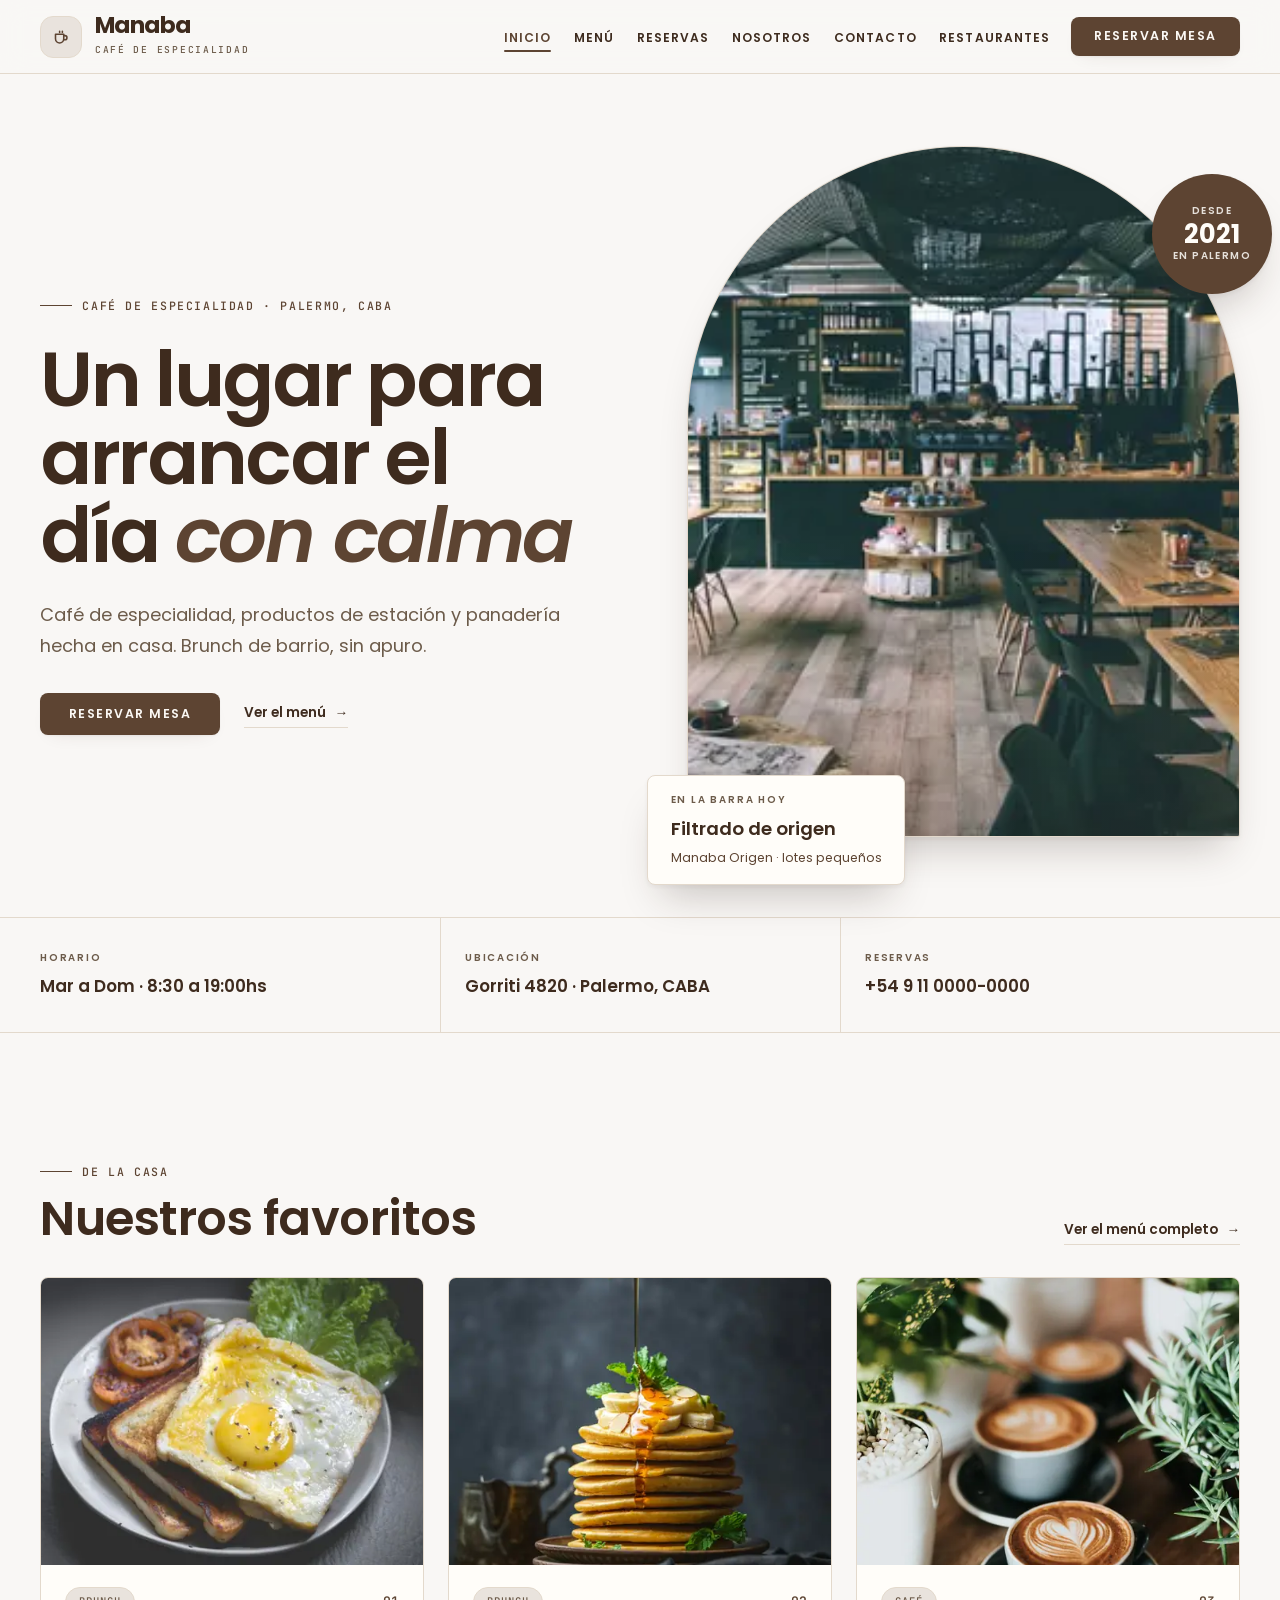
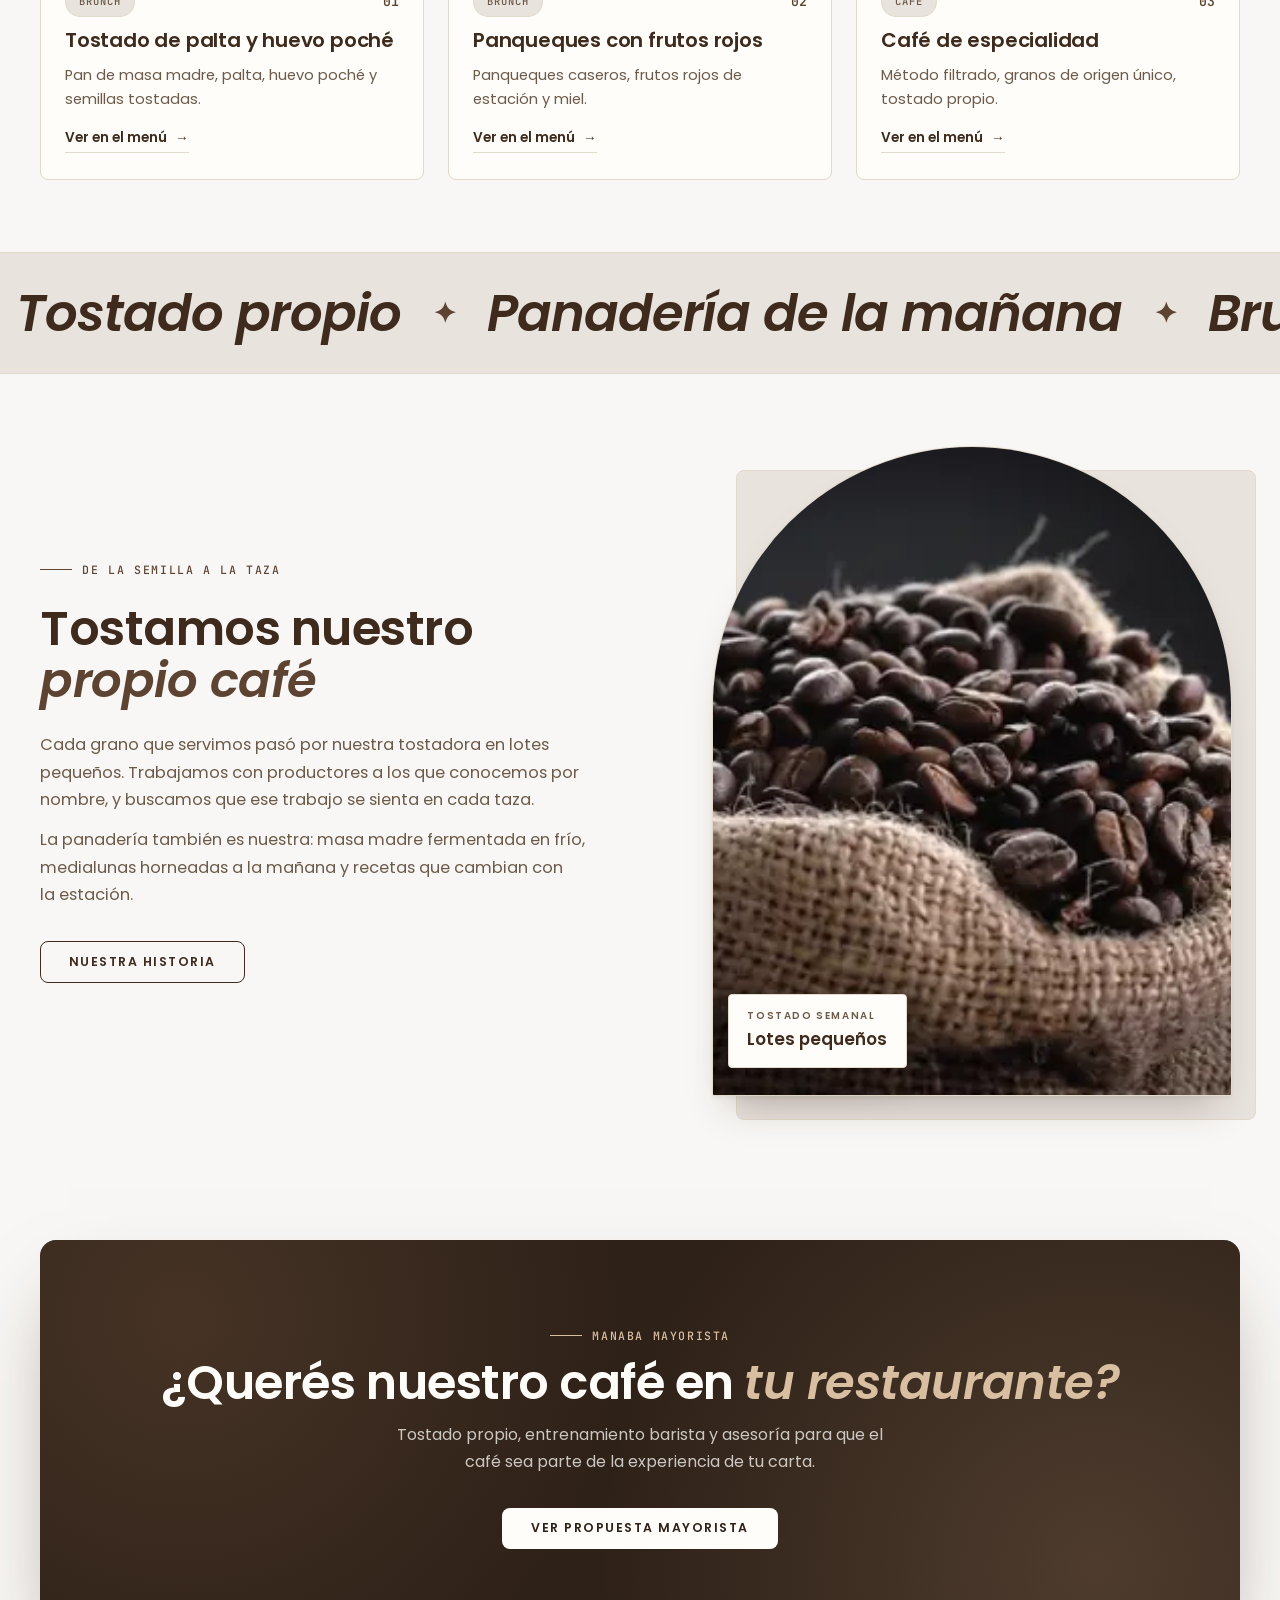
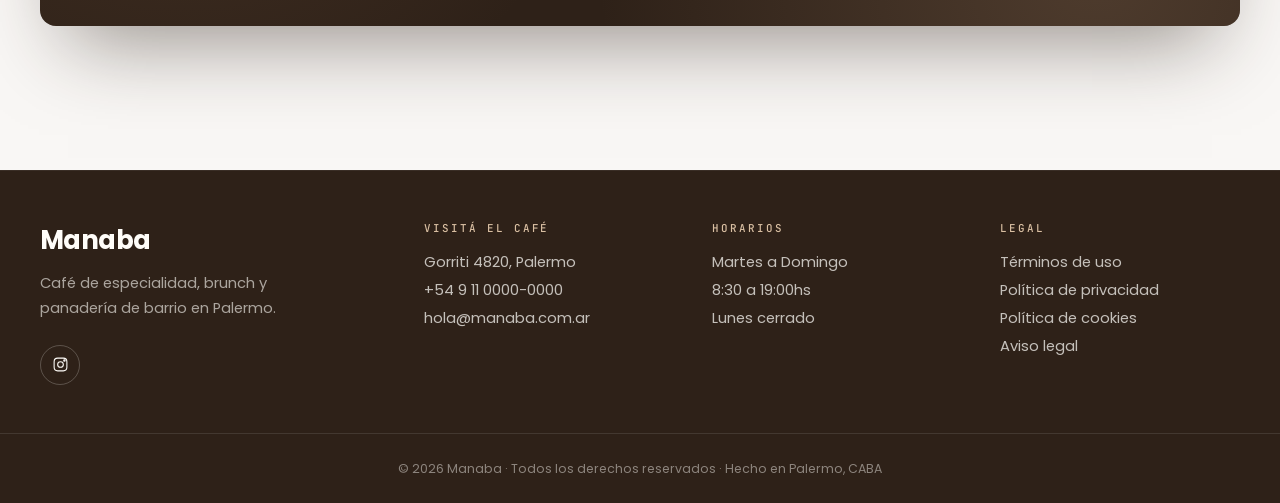
==== index.html @ 304f45f5 "perf: fotos en WebP con srcset y fotos que coinciden con su texto Rendimiento: - Las 10 fotos JPG de" ====
<!DOCTYPE html>
<html lang="es">
<head>
  <meta charset="UTF-8">
  <meta name="viewport" content="width=device-width, initial-scale=1.0">
  <title>Manaba | Café de especialidad</title>
  <meta name="description" content="Manaba: café de especialidad y brunch de barrio, con panadería propia y productos de estación. Un lugar para arrancar el día con calma.">

  <script>document.documentElement.classList.add('js');</script>

  <link rel="icon" href="img/favicon.svg" type="image/svg+xml">
  <link rel="preconnect" href="https://fonts.googleapis.com">
  <link rel="preconnect" href="https://fonts.gstatic.com" crossorigin>
  <link href="https://fonts.googleapis.com/css2?family=Poppins:ital,wght@0,300;0,400;0,500;0,600;0,700;0,800;1,400;1,500;1,600&family=JetBrains+Mono:wght@400;500;600;700&display=swap" rel="stylesheet">

  <link rel="stylesheet" href="css/main.css">
</head>
<body>

  <a class="skip-link" href="#contenido">Saltar al contenido</a>

  <header class="header">
    <div class="header__inner">
      <a href="index.html" class="header__logo" aria-label="Manaba — volver al inicio">
        <span class="header__logo-mark" aria-hidden="true">
          <svg viewBox="0 0 24 24" fill="none" stroke="currentColor" stroke-width="1.7" stroke-linecap="round" stroke-linejoin="round">
            <path d="M6 9h9v5a4.5 4.5 0 0 1-9 0Z"/>
            <path d="M15 10.5h1.2a2.3 2.3 0 0 1 0 4.6H15"/>
            <path d="M10.5 7V5.8M13.5 7V5.8"/>
          </svg>
        </span>
        <span>
          <span class="header__logo-text">Manaba</span>
          <span class="header__logo-sub">Café de especialidad</span>
        </span>
      </a>

      <button class="header__toggle" aria-label="Abrir menú" aria-expanded="false" aria-controls="navPrincipal">
        <span></span>
        <span></span>
      </button>

      <nav class="header__nav" id="navPrincipal" aria-label="Navegación principal">
        <ul>
          <li><a href="index.html" aria-current="page">Inicio</a></li>
          <li><a href="pages/menu.html">Menú</a></li>
          <li><a href="pages/reservas.html">Reservas</a></li>
          <li><a href="pages/nosotros.html">Nosotros</a></li>
          <li><a href="pages/contacto.html">Contacto</a></li>
          <li><a href="pages/restaurantes.html">Restaurantes</a></li>
        </ul>
        <a href="pages/reservas.html" class="btn btn--primary header__cta">Reservar mesa</a>
      </nav>
    </div>
  </header>

  <main id="contenido">
    <section class="hero">
      <div class="hero__content">
        <span class="hero__eyebrow">Café de especialidad · Palermo, CABA</span>
        <h1 class="hero__title">Un lugar para arrancar el día <em>con calma</em></h1>
        <p class="hero__text">Café de especialidad, productos de estación y panadería hecha en casa. Brunch de barrio, sin apuro.</p>
        <div class="hero__actions">
          <a href="pages/reservas.html" class="btn btn--primary">Reservar mesa</a>
          <a href="pages/menu.html" class="link-arrow">Ver el menú <span class="link-arrow__icon">→</span></a>
        </div>
      </div>

      <div class="hero__visual">
        <div class="hero__arch">
          <img src="img/foto-salon-barra-800.webp" srcset="img/foto-salon-barra-480.webp 480w, img/foto-salon-barra-800.webp 800w, img/foto-salon-barra-1200.webp 1200w" sizes="(min-width: 1024px) 1050px, calc(187.5vw - 75px)" width="1200" height="800" alt="Interior de Manaba — barra de café y brunch" fetchpriority="high">
        </div>
        <div class="hero__ticket" aria-hidden="true">
          <span class="hero__ticket-label">En la barra hoy</span>
          <strong>Filtrado de origen</strong>
          <span class="hero__ticket-note">Manaba Origen · lotes pequeños</span>
        </div>
        <div class="hero__badge" aria-hidden="true">
          <span class="hero__badge-text">Desde</span>
          <strong class="hero__badge-year">2021</strong>
          <span class="hero__badge-text">en Palermo</span>
        </div>
      </div>
    </section>

    <div class="info-franja" aria-label="Datos rápidos">
      <div class="info-franja__item">
        <span>Horario</span>
        <strong>Mar a Dom · 8:30 a 19:00hs</strong>
      </div>
      <div class="info-franja__item">
        <span>Ubicación</span>
        <strong>Gorriti 4820 · Palermo, CABA</strong>
      </div>
      <div class="info-franja__item">
        <span>Reservas</span>
        <strong>+54 9 11 0000-0000</strong>
      </div>
    </div>

    <section class="destacados" aria-labelledby="destacados-title">
      <div class="destacados__head">
        <div>
          <span class="destacados__eyebrow">De la casa</span>
          <h2 class="destacados__title" id="destacados-title">Nuestros favoritos</h2>
        </div>
        <a href="pages/menu.html" class="link-arrow">Ver el menú completo <span class="link-arrow__icon">→</span></a>
      </div>

      <div class="destacados__grid reveal-stagger">
        <article class="card-plato">
          <a class="card-plato__media" href="pages/menu.html">
            <img src="img/foto-tostado-huevo-800.webp" srcset="img/foto-tostado-huevo-480.webp 480w, img/foto-tostado-huevo-800.webp 800w, img/foto-tostado-huevo-1200.webp 1200w" sizes="(min-width: 1280px) 440px, (min-width: 768px) 37vw, calc(112.5vw - 45px)" width="1200" height="800" alt="Tostado de pan de masa madre con huevo" loading="lazy" decoding="async">
          </a>
          <div class="card-plato__body">
            <div class="card-plato__meta">
              <span class="chip">Brunch</span>
              <span class="num">01</span>
            </div>
            <h3 class="card-plato__title">Tostado de palta y huevo poché</h3>
            <p class="card-plato__desc">Pan de masa madre, palta, huevo poché y semillas tostadas.</p>
            <div class="card-plato__foot">
              <a href="pages/menu.html" class="link-arrow">Ver en el menú <span class="link-arrow__icon">→</span></a>
            </div>
          </div>
        </article>

        <article class="card-plato">
          <a class="card-plato__media" href="pages/menu.html">
            <img src="img/foto-panqueques-800.webp" srcset="img/foto-panqueques-480.webp 480w, img/foto-panqueques-800.webp 800w, img/foto-panqueques-1200.webp 1200w" sizes="(min-width: 1280px) 390px, (min-width: 768px) 33vw, calc(100vw - 40px)" width="1200" height="1450" alt="Pila de panqueques caseros con miel" loading="lazy" decoding="async">
          </a>
          <div class="card-plato__body">
            <div class="card-plato__meta">
              <span class="chip">Brunch</span>
              <span class="num">02</span>
            </div>
            <h3 class="card-plato__title">Panqueques con frutos rojos</h3>
            <p class="card-plato__desc">Panqueques caseros, frutos rojos de estación y miel.</p>
            <div class="card-plato__foot">
              <a href="pages/menu.html" class="link-arrow">Ver en el menú <span class="link-arrow__icon">→</span></a>
            </div>
          </div>
        </article>

        <article class="card-plato">
          <a class="card-plato__media" href="pages/menu.html">
            <img src="img/foto-cafe-latte-800.webp" srcset="img/foto-cafe-latte-480.webp 480w, img/foto-cafe-latte-800.webp 800w, img/foto-cafe-latte-1200.webp 1200w" sizes="(min-width: 1280px) 390px, (min-width: 768px) 33vw, calc(100vw - 40px)" width="1200" height="1800" alt="Tazas de café de especialidad con arte latte" loading="lazy" decoding="async">
          </a>
          <div class="card-plato__body">
            <div class="card-plato__meta">
              <span class="chip">Café</span>
              <span class="num">03</span>
            </div>
            <h3 class="card-plato__title">Café de especialidad</h3>
            <p class="card-plato__desc">Método filtrado, granos de origen único, tostado propio.</p>
            <div class="card-plato__foot">
              <a href="pages/menu.html" class="link-arrow">Ver en el menú <span class="link-arrow__icon">→</span></a>
            </div>
          </div>
        </article>
      </div>
    </section>

    <div class="marquee" aria-hidden="true">
      <div class="marquee__track">
        <div class="marquee__group">
          <span>Tostado propio</span>
          <span>Panadería de la mañana</span>
          <span>Brunch de estación</span>
          <span>Café de origen único</span>
          <span>Lugar de barrio</span>
        </div>
        <div class="marquee__group">
          <span>Tostado propio</span>
          <span>Panadería de la mañana</span>
          <span>Brunch de estación</span>
          <span>Café de origen único</span>
          <span>Lugar de barrio</span>
        </div>
      </div>
    </div>

    <section class="split" aria-labelledby="split-tostado">
      <div class="reveal reveal--left">
        <span class="split__eyebrow">De la semilla a la taza</span>
        <h2 class="split__title" id="split-tostado">Tostamos nuestro <em>propio café</em></h2>
        <p class="split__text">Cada grano que servimos pasó por nuestra tostadora en lotes pequeños. Trabajamos con productores a los que conocemos por nombre, y buscamos que ese trabajo se sienta en cada taza.</p>
        <p class="split__text">La panadería también es nuestra: masa madre fermentada en frío, medialunas horneadas a la mañana y recetas que cambian con la estación.</p>
        <div class="split__actions">
          <a href="pages/nosotros.html" class="btn btn--ghost">Nuestra historia</a>
        </div>
      </div>
      <div class="split__media reveal reveal--right">
        <figure>
          <img src="img/foto-granos-arpillera-800.webp" srcset="img/foto-granos-arpillera-480.webp 480w, img/foto-granos-arpillera-800.webp 800w, img/foto-granos-arpillera-1200.webp 1200w" sizes="(min-width: 1024px) 1050px, calc(187.5vw - 75px)" width="1200" height="800" alt="Granos de café de tostado propio en una bolsa de arpillera" loading="lazy" decoding="async">
        </figure>
        <div class="split__card" aria-hidden="true">
          <span>Tostado semanal</span>
          <strong>Lotes pequeños</strong>
        </div>
      </div>
    </section>

    <section class="cta-band reveal reveal--bottom">
      <div class="cta-band__inner">
        <span class="cta-band__eyebrow">Manaba Mayorista</span>
        <h2 class="cta-band__title">¿Querés nuestro café en <em>tu restaurante?</em></h2>
        <p class="cta-band__text">Tostado propio, entrenamiento barista y asesoría para que el café sea parte de la experiencia de tu carta.</p>
        <div class="cta-band__actions">
          <a href="pages/restaurantes.html" class="btn btn--light">Ver propuesta mayorista</a>
        </div>
      </div>
    </section>
  </main>

  <footer class="footer">
    <div class="footer__inner">
      <div>
        <p class="footer__brand">Manaba</p>
        <p class="footer__tagline">Café de especialidad, brunch y panadería de barrio en Palermo.</p>
        <div class="footer__social">
          <a href="https://www.instagram.com/" target="_blank" rel="noopener noreferrer" aria-label="Instagram de Manaba (se abre en una pestaña nueva)">
            <svg viewBox="0 0 24 24" fill="none" stroke="currentColor" stroke-width="1.5"><rect x="3" y="3" width="18" height="18" rx="5"/><circle cx="12" cy="12" r="4"/><circle cx="17.5" cy="6.5" r="1"/></svg>
          </a>
        </div>
      </div>

      <div>
        <p class="footer__title">Visitá el café</p>
        <p class="footer__text">Gorriti 4820, Palermo<br>+54 9 11 0000-0000<br>hola@manaba.com.ar</p>
      </div>

      <div>
        <p class="footer__title">Horarios</p>
        <p class="footer__text">Martes a Domingo<br>8:30 a 19:00hs<br>Lunes cerrado</p>
      </div>

      <div>
        <p class="footer__title">Legal</p>
        <p class="footer__text">
          <a href="pages/terminos.html">Términos de uso</a><br>
          <a href="pages/privacidad.html">Política de privacidad</a><br>
          <a href="pages/cookies.html">Política de cookies</a><br>
          <a href="pages/aviso-legal.html">Aviso legal</a>
        </p>
      </div>
    </div>
    <p class="footer__legal">© 2026 Manaba · Todos los derechos reservados · Hecho en Palermo, CABA</p>
  </footer>

  <script src="js/main.js"></script>
</body>
</html>
---- css/main.css ----
@charset "UTF-8";
.item-galeria:focus-visible, .card-plato:focus-visible, .header__logo:focus-visible, .btn:focus-visible, .link-arrow:focus-visible {
  outline: 2px solid #5D4432;
  outline-offset: 3px;
  border-radius: 4px;
}

.footer__inner, .footer__legal, .rest-intro, .rest-panel, .rest-block__inner, .rest-contact, .contacto-info, .contacto-form, .nosotros-intro,
.nosotros-equipo, .nosotros-valores__inner, .nosotros-historia, .nosotros-galeria, .galeria, .reserva-grid, .menu-seccion, .menu-seccion__head, .contenido-legal, .pagina-hero, .cta-band, .split, .destacados, .destacados__head, .hero, .info-franja, .header__inner, .container {
  width: 100%;
  max-width: 1280px;
  margin-inline: auto;
  padding-inline: clamp(1.25rem, 4vw, 2.5rem);
}

.rest-intro__eyebrow, .rest-panel__eyebrow, .rest-block__eyebrow, .rest-contact__eyebrow, .contacto-form__eyebrow, .nosotros-intro__eyebrow,
.nosotros-equipo__eyebrow, .nosotros-valores__eyebrow, .nosotros-galeria__eyebrow, .reserva-info__eyebrow, .menu-seccion__eyebrow, .pagina-hero__eyebrow, .cta-band__eyebrow, .split__eyebrow, .destacados__eyebrow, .hero__eyebrow {
  display: inline-flex;
  align-items: center;
  gap: 0.65rem;
  font-family: "JetBrains Mono", "Cascadia Mono", monospace;
  font-size: 0.72rem;
  font-weight: 500;
  letter-spacing: 0.14em;
  text-transform: uppercase;
  color: #5D4432;
}
.rest-intro__eyebrow::before, .rest-panel__eyebrow::before, .rest-block__eyebrow::before, .rest-contact__eyebrow::before, .contacto-form__eyebrow::before, .nosotros-intro__eyebrow::before,
.nosotros-equipo__eyebrow::before, .nosotros-valores__eyebrow::before, .nosotros-galeria__eyebrow::before, .reserva-info__eyebrow::before, .menu-seccion__eyebrow::before, .pagina-hero__eyebrow::before, .cta-band__eyebrow::before, .split__eyebrow::before, .destacados__eyebrow::before, .hero__eyebrow::before {
  content: "";
  width: 2rem;
  height: 1px;
  background: #5D4432;
  flex: 0 0 auto;
}

.rest-intro__title, .rest-block__title, .rest-contact__title, .contacto-form__title, .nosotros-intro__title,
.nosotros-equipo__title, .nosotros-valores__title, .nosotros-historia__title, .nosotros-galeria__title, .menu-seccion__title, .contenido-legal h2, .pagina-hero__title, .split__title, .destacados__title {
  font-family: "Poppins", "Segoe UI", sans-serif;
  font-weight: 600;
  line-height: 1.08;
  letter-spacing: -0.01em;
  text-wrap: balance;
  color: #3E2B1E;
}

.rest-intro__visual, .nosotros-intro__visual,
.nosotros-equipo__visual, .split__media figure, .hero__arch {
  border-radius: 999px 999px 8px 8px;
}

* {
  margin: 0;
  padding: 0;
  box-sizing: border-box;
}

html {
  scroll-behavior: smooth;
  -webkit-font-smoothing: antialiased;
  -webkit-text-size-adjust: 100%;
  text-rendering: optimizeLegibility;
}

html,
body {
  overflow-x: clip;
}

body {
  background-color: #F9F7F5;
  color: #3E2B1E;
  font-family: "Poppins", "Segoe UI", sans-serif;
  font-size: 1rem;
  line-height: 1.7;
  font-feature-settings: "tnum" 1;
}

img {
  max-width: 100%;
  display: block;
}

svg {
  display: block;
}

a {
  color: inherit;
  text-decoration: none;
}

ul {
  list-style: none;
}

h1, h2, h3, h4 {
  font-family: "Poppins", "Segoe UI", sans-serif;
  font-weight: 600;
  line-height: 1.08;
  letter-spacing: -0.01em;
  text-wrap: balance;
}

p {
  text-wrap: pretty;
}

button {
  font-family: inherit;
  cursor: pointer;
}

input, select, textarea {
  font-family: inherit;
}

::selection {
  background: #5D4432;
  color: #FFFDF9;
}

.skip-link {
  position: absolute;
  left: -999px;
  top: 0;
  z-index: 500;
  background: #2E2118;
  color: #F9F7F5;
  padding: 0.75rem 1.25rem;
  border-radius: 0 0 4px 4px;
}
.skip-link:focus {
  left: 1rem;
}

@keyframes manaba-marquee {
  from {
    transform: translateX(0);
  }
  to {
    transform: translateX(-50%);
  }
}
@keyframes manaba-float {
  0%, 100% {
    transform: translateY(0);
  }
  50% {
    transform: translateY(-10px);
  }
}
@media (prefers-reduced-motion: reduce) {
  html {
    scroll-behavior: auto;
  }
  *,
  *::before,
  *::after {
    animation: none !important;
    transition: none !important;
  }
  * {
    animation-play-state: paused !important;
  }
}
.btn {
  display: inline-flex;
  align-items: center;
  justify-content: center;
  gap: 0.6rem;
  padding: 0.85rem 1.75rem;
  border-radius: 8px;
  border: 1px solid transparent;
  font-family: "Poppins", "Segoe UI", sans-serif;
  font-size: 0.78rem;
  font-weight: 600;
  letter-spacing: 0.12em;
  text-transform: uppercase;
  text-decoration: none;
  line-height: 1;
  position: relative;
  transition: transform 0.2s ease, box-shadow 0.25s ease, background 0.25s ease, border-color 0.25s ease, color 0.25s ease;
}
.btn:active:not(:disabled) {
  transform: scale(0.97);
}
.btn svg {
  width: 15px;
  height: 15px;
  transition: transform 0.25s ease;
}
.btn:hover svg {
  transform: translateX(3px);
}
.btn--primary {
  background: #5D4432;
  color: #FBF8F4;
  box-shadow: 0 1px 2px rgba(62, 43, 30, 0.05), 0 8px 20px -12px rgba(62, 43, 30, 0.14);
}
.btn--primary:hover {
  background: #6F543E;
  transform: translateY(-2px);
  box-shadow: 0 2px 4px rgba(62, 43, 30, 0.05), 0 24px 40px -16px rgba(46, 33, 24, 0.25);
}
.btn--primary:active {
  background: #463224;
}
.btn--ghost {
  border-color: #3E2B1E;
  color: #3E2B1E;
  background: transparent;
}
.btn--ghost:hover {
  border-color: #5D4432;
  color: #5D4432;
  transform: translateY(-2px);
}
.btn--light {
  background: #FFFDF9;
  color: #2E2118;
}
.btn--light:hover {
  background: #5D4432;
  color: #FFFDF9;
  transform: translateY(-2px);
  box-shadow: 0 2px 4px rgba(62, 43, 30, 0.05), 0 24px 40px -16px rgba(46, 33, 24, 0.25);
}
.btn--ghost-light {
  border-color: rgba(255, 253, 249, 0.4);
  color: #FFFDF9;
}
.btn--ghost-light:hover {
  border-color: #FFFDF9;
  color: #FFFDF9;
  transform: translateY(-2px);
}

.link-arrow {
  display: inline-flex;
  align-items: center;
  gap: 0.5rem;
  font-family: "Poppins", "Segoe UI", sans-serif;
  font-size: 0.85rem;
  font-weight: 600;
  color: #3E2B1E;
  border-bottom: 1px solid #E3D9CC;
  padding-bottom: 0.2rem;
  transition: color 0.2s ease, border-color 0.2s ease;
}
.link-arrow .link-arrow__icon {
  transition: transform 0.25s ease;
}
.link-arrow:hover {
  color: #5D4432;
  border-color: #5D4432;
}
.link-arrow:hover .link-arrow__icon {
  transform: translateX(4px);
}

.chip {
  display: inline-flex;
  align-items: center;
  gap: 0.4rem;
  font-family: "JetBrains Mono", "Cascadia Mono", monospace;
  font-size: 0.66rem;
  font-weight: 500;
  letter-spacing: 0.1em;
  text-transform: uppercase;
  color: #6C5B4A;
  background: #E9E3DD;
  border: 1px solid #E3D9CC;
  border-radius: 999px;
  padding: 0.3rem 0.8rem;
}

.chip--grano {
  color: #8A6D55;
  background: transparent;
  border-color: rgba(138, 109, 85, 0.4);
}

.num {
  font-family: "JetBrains Mono", "Cascadia Mono", monospace;
  font-size: 0.82rem;
  font-weight: 600;
  color: #5D4432;
  font-feature-settings: "tnum" 1;
}

.header {
  position: sticky;
  top: 0;
  z-index: 100;
  background: rgba(249, 247, 245, 0.88);
  backdrop-filter: blur(14px);
  -webkit-backdrop-filter: blur(14px);
  border-bottom: 1px solid #E3D9CC;
}
.header__inner {
  display: flex;
  flex-direction: row;
  align-items: center;
  justify-content: space-between;
  gap: 0;
  padding-block: 0.9rem;
  gap: 1.5rem;
}
.header__logo {
  display: flex;
  flex-direction: row;
  align-items: center;
  justify-content: flex-start;
  gap: 0.8rem;
  flex: 0 0 auto;
}
.header__logo-mark {
  display: flex;
  flex-direction: row;
  align-items: center;
  justify-content: center;
  gap: 0;
  width: 42px;
  height: 42px;
  border-radius: 13px;
  background: #E9E3DD;
  border: 1px solid #E3D9CC;
  color: #5D4432;
}
.header__logo-mark svg {
  width: 22px;
  height: 22px;
}
.header__logo-text {
  font-family: "Poppins", "Segoe UI", sans-serif;
  font-size: 1.45rem;
  font-weight: 700;
  letter-spacing: -0.02em;
  line-height: 1;
  color: #3E2B1E;
  display: block;
}
.header__logo-sub {
  display: block;
  font-family: "JetBrains Mono", "Cascadia Mono", monospace;
  font-size: 0.6rem;
  font-weight: 500;
  letter-spacing: 0.18em;
  text-transform: uppercase;
  color: #6C5B4A;
  margin-top: 0.3rem;
}
.header__toggle {
  display: flex;
  flex-direction: column;
  align-items: center;
  justify-content: center;
  gap: 4px;
  background: none;
  border: 1px solid #E3D9CC;
  border-radius: 999px;
  padding: 0.7rem 0.85rem;
  color: #3E2B1E;
}
.header__toggle span {
  width: 18px;
  height: 2px;
  background: currentColor;
  border-radius: 2px;
  transition: transform 0.25s ease, opacity 0.25s ease;
}
.header__toggle[aria-expanded=true] span:nth-child(1) {
  transform: translateY(3px) rotate(45deg);
}
.header__toggle[aria-expanded=true] span:nth-child(2) {
  transform: translateY(-3px) rotate(-45deg);
}
@media (min-width: 1240px) {
  .header__toggle {
    display: none;
  }
}
.header__nav {
  display: none;
}
.header__nav.is-open {
  display: flex;
  flex-direction: column;
  align-items: stretch;
  gap: 0.4rem;
  position: absolute;
  top: 100%;
  left: 0;
  right: 0;
  background: rgba(255, 253, 249, 0.97);
  backdrop-filter: blur(14px);
  border-bottom: 1px solid #E3D9CC;
  padding: 0.75rem clamp(1.25rem, 4vw, 2.5rem) 1.5rem;
  box-shadow: 0 2px 4px rgba(62, 43, 30, 0.05), 0 24px 40px -16px rgba(46, 33, 24, 0.25);
}
.header__nav.is-open ul {
  flex-direction: column;
  align-items: stretch;
  gap: 0;
  margin-bottom: 0.75rem;
}
.header__nav.is-open .header__cta {
  display: flex;
  justify-content: center;
}
@media (min-width: 1240px) {
  .header__nav {
    display: flex;
    align-items: center;
    gap: clamp(1.25rem, 1.6vw, 2rem);
  }
  .header__nav .header__cta {
    display: inline-flex;
  }
}
.header__nav ul {
  display: flex;
  flex-direction: row;
  align-items: center;
  justify-content: center;
  gap: clamp(1.4rem, 1.7vw, 2.25rem);
}
.header__nav a:not(.btn) {
  font-family: "Poppins", "Segoe UI", sans-serif;
  font-weight: 600;
  font-size: 0.76rem;
  letter-spacing: 0.09em;
  text-transform: uppercase;
  white-space: nowrap;
  text-decoration: none;
  color: #3E2B1E;
  position: relative;
  padding-block: 0.35rem;
  transition: color 0.2s ease;
}
.header__nav a:not(.btn)::after {
  content: "";
  position: absolute;
  left: 0;
  right: 0;
  bottom: 0;
  height: 2px;
  background: #5D4432;
  border-radius: 2px;
  transform: scaleX(0);
  transform-origin: left;
  transition: transform 0.25s ease;
}
.header__nav a:not(.btn):hover {
  color: #5D4432;
}
.header__nav a:not(.btn):hover::after {
  transform: scaleX(1);
}
.header__nav a:not(.btn)[aria-current=page] {
  color: #5D4432;
}
.header__nav a:not(.btn)[aria-current=page]::after {
  transform: scaleX(1);
}
.header__nav .header__cta {
  padding: 0.75rem 1.4rem;
}

.hero {
  position: relative;
  display: grid;
  grid-template-columns: 1fr;
  align-items: center;
  gap: 3rem;
  padding-block: 4.5rem 2rem;
}
@media (min-width: 1024px) {
  .hero {
    grid-template-columns: 1.02fr 0.98fr;
    gap: 4.5rem;
  }
}
.hero__eyebrow {
  display: flex;
  margin-bottom: 1.5rem;
}
.hero__title {
  font-size: clamp(2.6rem, 6vw, 4.8rem);
  font-weight: 600;
  letter-spacing: -0.03em;
  line-height: 1.02;
  margin-bottom: 1.5rem;
}
.hero__title em {
  font-style: italic;
  color: #5D4432;
}
.hero__text {
  color: #6C5B4A;
  max-width: 50ch;
  margin-bottom: 2rem;
  font-size: clamp(1rem, 1.4vw, 1.125rem);
  line-height: 1.75;
}
.hero__actions {
  display: flex;
  flex-direction: row;
  align-items: center;
  justify-content: flex-start;
  gap: 1.5rem;
  flex-wrap: wrap;
}
.hero__visual {
  position: relative;
  max-width: 520px;
  margin-inline: auto;
  width: 100%;
  padding-bottom: 3rem;
}
@media (min-width: 1024px) {
  .hero__visual {
    max-width: 560px;
  }
}
.hero__arch {
  overflow: hidden;
  aspect-ratio: 4/5;
  border: 1px solid #E3D9CC;
  background: #E9E3DD;
  box-shadow: 0 2px 4px rgba(62, 43, 30, 0.05), 0 24px 40px -16px rgba(46, 33, 24, 0.25);
  position: relative;
  z-index: 1;
}
.hero__arch::before {
  content: "";
  position: absolute;
  inset: 0;
  background: linear-gradient(180deg, rgba(249, 247, 245, 0) 55%, rgba(46, 33, 24, 0.2));
  pointer-events: none;
}
.hero__arch img {
  width: 100%;
  height: 100%;
  object-fit: cover;
}
.hero__ticket {
  position: absolute;
  left: -1.25rem;
  bottom: 0;
  z-index: 2;
  background: #FFFDF9;
  border: 1px solid #E3D9CC;
  border-radius: 8px;
  box-shadow: 0 2px 4px rgba(62, 43, 30, 0.05), 0 24px 40px -16px rgba(46, 33, 24, 0.25);
  padding: 1rem 1.4rem;
  animation: manaba-float 6s ease-in-out infinite;
}
@media (min-width: 768px) {
  .hero__ticket {
    left: -2.5rem;
  }
}
.hero__ticket-label {
  display: block;
  font-size: 0.62rem;
  font-weight: 600;
  letter-spacing: 0.18em;
  text-transform: uppercase;
  color: #6C5B4A;
  margin-bottom: 0.25rem;
}
.hero__ticket strong {
  display: block;
  font-family: "Poppins", "Segoe UI", sans-serif;
  font-size: 1.15rem;
  font-weight: 600;
  color: #3E2B1E;
}
.hero__ticket-note {
  display: block;
  font-size: 0.78rem;
  color: #5D4432;
  margin-top: 0.15rem;
}
.hero__badge {
  display: flex;
  flex-direction: column;
  align-items: center;
  justify-content: center;
  gap: 0;
  position: absolute;
  top: 1.75rem;
  right: -1rem;
  z-index: 2;
  width: 104px;
  height: 104px;
  border-radius: 50%;
  background: #5D4432;
  color: #FFFDF9;
  box-shadow: 0 2px 4px rgba(62, 43, 30, 0.05), 0 24px 40px -16px rgba(46, 33, 24, 0.25);
  text-align: center;
  animation: manaba-float 7s ease-in-out infinite;
  animation-delay: 1.2s;
}
@media (min-width: 768px) {
  .hero__badge {
    right: -2rem;
    width: 120px;
    height: 120px;
  }
}
.hero__badge-text {
  font-size: 0.62rem;
  font-weight: 600;
  letter-spacing: 0.14em;
  text-transform: uppercase;
  opacity: 0.85;
}
.hero__badge-year {
  font-family: "Poppins", "Segoe UI", sans-serif;
  font-size: 1.6rem;
  font-weight: 700;
  line-height: 1.1;
}

.info-franja {
  display: grid;
  grid-template-columns: 1fr;
  border-block: 1px solid #E3D9CC;
  margin-bottom: 4.5rem;
}
@media (min-width: 768px) {
  .info-franja {
    grid-template-columns: repeat(3, 1fr);
  }
}
.info-franja__item {
  display: flex;
  flex-direction: column;
  gap: 0.3rem;
  padding: 1.5rem 0.75rem;
  border-bottom: 1px solid #E3D9CC;
}
@media (min-width: 768px) {
  .info-franja__item {
    border-bottom: none;
    border-left: 1px solid #E3D9CC;
    padding: 2rem 1.5rem;
  }
  .info-franja__item:first-child {
    border-left: none;
    padding-left: 0;
  }
}
.info-franja__item span {
  font-size: 0.62rem;
  font-weight: 600;
  letter-spacing: 0.18em;
  text-transform: uppercase;
  color: #6C5B4A;
}
.info-franja__item strong {
  font-family: "Poppins", "Segoe UI", sans-serif;
  font-size: 1.05rem;
  font-weight: 600;
  color: #3E2B1E;
}

.destacados {
  padding-block: 3rem 4.5rem;
}
.destacados__head {
  display: flex;
  flex-wrap: wrap;
  align-items: flex-end;
  justify-content: space-between;
  gap: 1.5rem;
  padding-inline: 0;
  margin-bottom: 2rem;
}
.destacados__eyebrow {
  margin-bottom: 0.75rem;
}
.destacados__title {
  font-size: clamp(2rem, 4vw, 3rem);
}
.destacados__grid {
  display: grid;
  grid-template-columns: 1fr;
  gap: 1.5rem;
}
@media (min-width: 768px) {
  .destacados__grid {
    grid-template-columns: repeat(3, 1fr);
  }
}

.card-plato {
  background: #FFFDF9;
  border: 1px solid #E3D9CC;
  border-radius: 8px;
  overflow: hidden;
  display: flex;
  flex-direction: column;
  transition: transform 0.3s ease, box-shadow 0.3s ease;
}
.card-plato:hover {
  transform: translateY(-6px);
  box-shadow: 0 2px 4px rgba(62, 43, 30, 0.05), 0 24px 40px -16px rgba(46, 33, 24, 0.25);
}
.card-plato:hover .card-plato__media img {
  transform: scale(1.05);
}
.card-plato__media {
  display: block;
  aspect-ratio: 4/3;
  overflow: hidden;
  background: #E9E3DD;
}
.card-plato__media img {
  width: 100%;
  height: 100%;
  object-fit: cover;
  transition: transform 0.6s cubic-bezier(0.2, 0.6, 0.2, 1);
}
.card-plato__body {
  flex: 1;
  display: flex;
  flex-direction: column;
  gap: 0.7rem;
  padding: 1.4rem 1.5rem 1.6rem;
}
.card-plato__meta {
  display: flex;
  align-items: center;
  justify-content: space-between;
  gap: 0.75rem;
}
.card-plato__title {
  font-size: 1.25rem;
  font-weight: 600;
  letter-spacing: -0.01em;
  line-height: 1.2;
}
.card-plato__desc {
  color: #6C5B4A;
  font-size: 0.92rem;
  line-height: 1.65;
  flex: 1;
}
.card-plato__foot {
  display: flex;
  align-items: center;
  justify-content: space-between;
  gap: 0.75rem;
  padding-top: 0.2rem;
}
.card-plato__precio {
  font-family: "Poppins", "Segoe UI", sans-serif;
  font-weight: 600;
  font-size: 1.2rem;
  color: #5D4432;
  font-feature-settings: "tnum" 1;
}

.marquee {
  background: #E9E3DD;
  border-block: 1px solid #E3D9CC;
  overflow: hidden;
  padding-block: 2rem;
}
.marquee__track {
  display: flex;
  width: max-content;
  animation: manaba-marquee 42s linear infinite;
  animation-play-state: running;
}
@media (hover: hover) {
  .marquee__track:hover {
    animation-play-state: paused;
  }
}
.marquee__track {
  font-family: "Poppins", "Segoe UI", sans-serif;
  font-style: italic;
  font-weight: 600;
  font-size: clamp(1.8rem, 4.5vw, 3.2rem);
  letter-spacing: -0.02em;
  line-height: 1.1;
  color: #3E2B1E;
  white-space: nowrap;
}
.marquee__group {
  display: inline-flex;
  align-items: center;
  flex: 0 0 auto;
}
.marquee__group span {
  display: inline-flex;
  align-items: center;
  gap: 2rem;
  padding-inline: 1rem;
}
.marquee__group span::after {
  content: "✦";
  font-style: normal;
  font-size: 0.55em;
  color: #5D4432;
}

.split {
  display: grid;
  grid-template-columns: 1fr;
  align-items: center;
  gap: 3rem;
  padding-block: 4.5rem;
}
@media (min-width: 1024px) {
  .split--flip .split__media {
    order: 2;
  }
}
@media (min-width: 1024px) {
  .split {
    grid-template-columns: 1.05fr 0.95fr;
    gap: 4.5rem;
  }
}
.split__eyebrow {
  display: flex;
  margin-bottom: 1.5rem;
}
.split__title {
  font-size: clamp(2rem, 4vw, 3rem);
  margin-bottom: 1.5rem;
}
.split__title em {
  font-style: italic;
  color: #5D4432;
}
.split__text {
  color: #6C5B4A;
  max-width: 58ch;
  margin-bottom: 1.5rem;
  font-size: 1.02rem;
}
.split__text + .split__text {
  margin-top: -0.75rem;
}
.split__actions {
  display: flex;
  flex-direction: row;
  align-items: center;
  justify-content: flex-start;
  gap: 1.5rem;
  flex-wrap: wrap;
  margin-top: 2rem;
}
.split__media {
  position: relative;
  max-width: 520px;
  margin-inline: auto;
  width: 100%;
}
.split__media::before {
  content: "";
  position: absolute;
  inset: 0.75rem -0.75rem -0.75rem 0.75rem;
  border: 1px solid #E3D9CC;
  border-radius: 8px;
  background: #E9E3DD;
  z-index: 0;
}
@media (min-width: 1024px) {
  .split__media::before {
    inset: 1.5rem -1.5rem -1.5rem 1.5rem;
  }
}
.split__media figure {
  position: relative;
  z-index: 1;
  aspect-ratio: 4/5;
  overflow: hidden;
  border: 1px solid #E3D9CC;
  background: #E9E3DD;
  box-shadow: 0 2px 4px rgba(62, 43, 30, 0.05), 0 24px 40px -16px rgba(46, 33, 24, 0.25);
}
.split__media figure img {
  width: 100%;
  height: 100%;
  object-fit: cover;
}
.split__card {
  position: absolute;
  z-index: 2;
  left: 1rem;
  bottom: 1.75rem;
  background: #FFFDF9;
  border: 1px solid #E3D9CC;
  border-radius: 4px;
  padding: 0.85rem 1.15rem;
  box-shadow: 0 2px 4px rgba(62, 43, 30, 0.05), 0 24px 40px -16px rgba(46, 33, 24, 0.25);
  animation: manaba-float 7s ease-in-out infinite;
}
.split__card span {
  display: block;
  font-size: 0.62rem;
  font-weight: 600;
  letter-spacing: 0.16em;
  text-transform: uppercase;
  color: #6C5B4A;
}
.split__card strong {
  display: block;
  font-family: "Poppins", "Segoe UI", sans-serif;
  font-size: 1.05rem;
  font-weight: 600;
  color: #3E2B1E;
}

.pagina-hero {
  max-width: 1020px;
  padding-block: 3rem 3rem;
  border-bottom: 1px solid #E3D9CC;
  margin-bottom: 4.5rem;
}
.pagina-hero--center {
  max-width: 780px;
  text-align: center;
  border-bottom: none;
  margin-bottom: 0;
}
.pagina-hero--center .pagina-hero__eyebrow {
  justify-content: center;
}
.pagina-hero--center .pagina-hero__eyebrow::before, .pagina-hero--center .pagina-hero__eyebrow::after {
  content: "";
  width: 2.25rem;
  height: 1px;
  background: #5D4432;
}
.pagina-hero__eyebrow {
  display: inline-flex;
  margin-bottom: 1.5rem;
}
.pagina-hero__title {
  font-size: clamp(2.4rem, 5vw, 4rem);
  margin-bottom: 1.5rem;
}
.pagina-hero__title em {
  font-style: italic;
  color: #5D4432;
}
.pagina-hero__text {
  color: #6C5B4A;
  max-width: 60ch;
  font-size: clamp(1rem, 1.4vw, 1.125rem);
  line-height: 1.75;
  margin-bottom: 1.5rem;
}
.pagina-hero__actions {
  display: flex;
  flex-direction: row;
  align-items: center;
  justify-content: flex-start;
  gap: 1.5rem;
  flex-wrap: wrap;
}

.cta-band {
  padding-block: 4.5rem;
}
.cta-band__inner {
  position: relative;
  overflow: hidden;
  background: #2E2118;
  color: #FFFDF9;
  border-radius: 16px;
  padding: clamp(2.5rem, 6vw, 5rem);
  text-align: center;
  box-shadow: 0 40px 80px -28px rgba(46, 33, 24, 0.5);
}
.cta-band__inner::before {
  content: "";
  position: absolute;
  inset: 0;
  background: radial-gradient(circle at 12% 20%, rgba(93, 68, 50, 0.5), transparent 40%), radial-gradient(circle at 88% 85%, rgba(138, 109, 85, 0.35), transparent 45%);
  pointer-events: none;
}
.cta-band__eyebrow {
  color: #D9BFA2;
  justify-content: center;
  position: relative;
}
.cta-band__eyebrow::before {
  background: #D9BFA2;
}
.cta-band__title {
  position: relative;
  font-size: clamp(1.8rem, 4vw, 3rem);
  color: #FFFDF9;
  margin-block: 0.75rem 0.75rem;
}
.cta-band__title em {
  font-style: italic;
  color: #D9BFA2;
}
.cta-band__text {
  position: relative;
  color: rgba(255, 253, 249, 0.75);
  max-width: 52ch;
  margin: 0 auto 2rem;
}
.cta-band__actions {
  position: relative;
  display: flex;
  flex-direction: row;
  align-items: center;
  justify-content: center;
  gap: 0.75rem;
  flex-wrap: wrap;
}

.formulario {
  background: #FFFDF9;
  border: 1px solid #E3D9CC;
  border-radius: 8px;
  padding: clamp(1.5rem, 3vw, 2.5rem);
  text-align: left;
  box-shadow: 0 1px 2px rgba(62, 43, 30, 0.05), 0 8px 20px -12px rgba(62, 43, 30, 0.14);
}
.formulario__row {
  display: grid;
  grid-template-columns: 1fr;
  gap: 0 1.25rem;
}
@media (min-width: 768px) {
  .formulario__row {
    grid-template-columns: 1fr 1fr;
  }
}
.formulario__field {
  margin-bottom: 1.5rem;
}
.formulario__field label {
  display: block;
  font-family: "Poppins", "Segoe UI", sans-serif;
  font-weight: 600;
  font-size: 0.68rem;
  letter-spacing: 0.16em;
  text-transform: uppercase;
  color: #6C5B4A;
  margin-bottom: 0.5rem;
}
.formulario__field input,
.formulario__field textarea,
.formulario__field select {
  width: 100%;
  padding: 0.85rem 1rem;
  font-family: "Poppins", "Segoe UI", sans-serif;
  font-size: 0.95rem;
  color: #3E2B1E;
  background: #F9F7F5;
  border: 1px solid #E3D9CC;
  border-radius: 4px;
  transition: border-color 0.2s ease, box-shadow 0.2s ease, background 0.2s ease;
}
.formulario__field input::placeholder,
.formulario__field textarea::placeholder,
.formulario__field select::placeholder {
  color: rgba(108, 91, 74, 0.7);
}
.formulario__field input:hover,
.formulario__field textarea:hover,
.formulario__field select:hover {
  border-color: rgba(93, 68, 50, 0.5);
}
.formulario__field input:focus,
.formulario__field textarea:focus,
.formulario__field select:focus {
  outline: none;
  border-color: #5D4432;
  background-color: #FFFDF9;
  box-shadow: 0 0 0 4px rgba(93, 68, 50, 0.14);
}
.formulario__field textarea {
  resize: vertical;
  min-height: 8rem;
}
.formulario__field select {
  appearance: none;
  background-image: url("data:image/svg+xml,%3Csvg xmlns='http://www.w3.org/2000/svg' width='12' height='8' viewBox='0 0 12 8'%3E%3Cpath d='M1 1l5 5 5-5' fill='none' stroke='%235D4432' stroke-width='2' stroke-linecap='round'/%3E%3C/svg%3E");
  background-repeat: no-repeat;
  background-position: right 1rem center;
  padding-right: 2.5rem;
}
.formulario__submit {
  width: 100%;
  justify-content: center;
  margin-top: 0.5rem;
}
.formulario__aviso {
  color: #6C5B4A;
  font-size: 0.9rem;
  text-align: center;
}
.formulario__aviso:not(:empty) {
  margin-top: 0.75rem;
}

.js .reveal {
  opacity: 0;
  transform: translateY(28px);
  transition: opacity 0.8s cubic-bezier(0.2, 0.6, 0.2, 1), transform 0.8s cubic-bezier(0.2, 0.6, 0.2, 1);
  will-change: opacity, transform;
}
.js .reveal--left {
  transform: translateX(-40px);
}
.js .reveal--right {
  transform: translateX(40px);
}
.js .reveal--bottom {
  transform: translateY(32px);
}
.js .reveal.is-visible {
  opacity: 1;
  transform: none;
  will-change: auto;
}

.js .reveal-stagger > * {
  opacity: 0;
  transform: translateY(26px);
  transition: opacity 0.6s cubic-bezier(0.2, 0.6, 0.2, 1), transform 0.6s cubic-bezier(0.2, 0.6, 0.2, 1);
  will-change: opacity, transform;
}
.js .reveal-stagger > *:nth-child(1) {
  transition-delay: 0ms;
}
.js .reveal-stagger > *:nth-child(2) {
  transition-delay: 75ms;
}
.js .reveal-stagger > *:nth-child(3) {
  transition-delay: 150ms;
}
.js .reveal-stagger > *:nth-child(4) {
  transition-delay: 225ms;
}
.js .reveal-stagger > *:nth-child(5) {
  transition-delay: 300ms;
}
.js .reveal-stagger > *:nth-child(6) {
  transition-delay: 375ms;
}
.js .reveal-stagger > *:nth-child(7) {
  transition-delay: 450ms;
}
.js .reveal-stagger > *:nth-child(8) {
  transition-delay: 525ms;
}
.js .reveal-stagger > *:nth-child(9) {
  transition-delay: 600ms;
}
.js .reveal-stagger > *:nth-child(10) {
  transition-delay: 675ms;
}
.js .reveal-stagger.is-visible > * {
  opacity: 1;
  transform: none;
  will-change: auto;
}

@media (prefers-reduced-motion: reduce) {
  .js .reveal,
  .js .reveal-stagger > * {
    opacity: 1;
    transform: none;
  }
}
.contenido-legal {
  max-width: 780px;
  padding-block: 0.75rem 4.5rem;
}
.contenido-legal__fecha {
  color: #6C5B4A;
  font-size: 0.85rem;
  letter-spacing: 0.04em;
  margin-bottom: 2rem;
}
.contenido-legal section {
  padding-block: 1.5rem;
  border-bottom: 1px solid #E3D9CC;
}
.contenido-legal section:first-of-type {
  padding-top: 0;
}
.contenido-legal h2 {
  font-size: 1.45rem;
  margin-bottom: 0.75rem;
}
.contenido-legal h3 {
  font-size: 1.1rem;
  margin-top: 0.75rem;
  margin-bottom: 0.35rem;
}
.contenido-legal p {
  color: #6C5B4A;
  margin-bottom: 0.75rem;
  max-width: 65ch;
}
.contenido-legal ul {
  list-style: disc;
  padding-left: 1.4rem;
  margin-bottom: 0.75rem;
  color: #6C5B4A;
}
.contenido-legal ul li {
  margin-bottom: 0.35rem;
}
.contenido-legal a {
  color: #5D4432;
  border-bottom: 1px solid rgba(93, 68, 50, 0.4);
}
.contenido-legal a:hover {
  border-color: #5D4432;
}

.menu-seccion {
  padding-block: 0.75rem 4.5rem;
}
.menu-seccion__head {
  display: flex;
  align-items: flex-end;
  justify-content: space-between;
  gap: 1.5rem;
  padding-inline: 0;
  margin-bottom: 2rem;
  padding-bottom: 0.75rem;
  border-bottom: 1px solid #E3D9CC;
}
.menu-seccion__eyebrow {
  display: inline-flex;
  margin-bottom: 0.4rem;
}
.menu-seccion__title {
  font-size: clamp(1.8rem, 3.5vw, 2.6rem);
}
.menu-seccion__count {
  font-family: "Poppins", "Segoe UI", sans-serif;
  font-style: italic;
  font-size: 1.1rem;
  color: #5D4432;
  flex: 0 0 auto;
}
.menu-seccion__grid {
  display: grid;
  grid-template-columns: 1fr;
  gap: 1.5rem;
}
@media (min-width: 768px) {
  .menu-seccion__grid {
    grid-template-columns: repeat(2, 1fr);
  }
}
@media (min-width: 1024px) {
  .menu-seccion__grid {
    grid-template-columns: repeat(3, 1fr);
  }
}

.reserva-grid {
  display: grid;
  grid-template-columns: 1fr;
  gap: 2rem;
  align-items: start;
  padding-block: 0.75rem 4.5rem;
}
@media (min-width: 1024px) {
  .reserva-grid {
    grid-template-columns: 1.3fr 0.7fr;
  }
}

.reserva-info {
  background: #2E2118;
  color: #FFFDF9;
  border-radius: 8px;
  padding: clamp(1.5rem, 3vw, 2.5rem);
  box-shadow: 0 2px 4px rgba(62, 43, 30, 0.05), 0 24px 40px -16px rgba(46, 33, 24, 0.25);
  position: relative;
  overflow: hidden;
}
.reserva-info::before {
  content: "";
  position: absolute;
  inset: 0;
  background: radial-gradient(circle at 100% 0%, rgba(111, 84, 62, 0.45), transparent 45%);
  pointer-events: none;
}
.reserva-info__eyebrow {
  color: #D9BFA2;
  display: flex;
  margin-bottom: 0.75rem;
}
.reserva-info__eyebrow::before {
  background: #D9BFA2;
}
.reserva-info__title {
  position: relative;
  font-size: 1.6rem;
  color: #FFFDF9;
  margin-bottom: 1.5rem;
}
.reserva-info__item {
  position: relative;
  margin-bottom: 1.5rem;
  padding-bottom: 1.5rem;
  border-bottom: 1px solid rgba(255, 253, 249, 0.12);
}
.reserva-info__item h3 {
  font-family: "Poppins", "Segoe UI", sans-serif;
  font-size: 0.68rem;
  font-weight: 600;
  letter-spacing: 0.18em;
  text-transform: uppercase;
  color: #D9BFA2;
  margin-bottom: 0.35rem;
}
.reserva-info__item p {
  color: rgba(255, 253, 249, 0.85);
  font-size: 0.95rem;
  line-height: 1.7;
}
.reserva-info__politica {
  position: relative;
  margin-top: 0.75rem;
  color: rgba(255, 253, 249, 0.55);
  font-size: 0.8rem;
  line-height: 1.65;
}

.galeria {
  padding-block: 0.75rem 4.5rem;
}
.galeria__grid {
  display: grid;
  grid-template-columns: 1fr;
  gap: 0.75rem;
}
@media (min-width: 768px) {
  .galeria__grid {
    grid-template-columns: repeat(2, 1fr);
  }
}
@media (min-width: 1024px) {
  .galeria__grid {
    grid-template-columns: repeat(12, 1fr);
    grid-auto-rows: auto;
  }
  .galeria__grid .item-galeria:nth-child(1) {
    grid-column: span 7;
  }
  .galeria__grid .item-galeria:nth-child(2) {
    grid-column: span 5;
  }
  .galeria__grid .item-galeria:nth-child(2) .item-galeria__media {
    aspect-ratio: 4/4.4;
  }
  .galeria__grid .item-galeria:nth-child(3) {
    grid-column: span 5;
  }
  .galeria__grid .item-galeria:nth-child(4) {
    grid-column: span 7;
  }
  .galeria__grid .item-galeria:nth-child(5) {
    grid-column: span 6;
  }
  .galeria__grid .item-galeria:nth-child(6) {
    grid-column: span 6;
  }
}

.item-galeria {
  margin: 0;
  position: relative;
  overflow: hidden;
  border-radius: 8px;
  border: 1px solid #E3D9CC;
  background: #E9E3DD;
  display: flex;
  flex-direction: column;
  transition: transform 0.3s ease, box-shadow 0.3s ease;
}
.item-galeria:hover {
  transform: translateY(-4px);
  box-shadow: 0 2px 4px rgba(62, 43, 30, 0.05), 0 24px 40px -16px rgba(46, 33, 24, 0.25);
}
.item-galeria:hover img {
  transform: scale(1.05);
}
.item-galeria__media {
  display: block;
  flex: 1 0 auto;
  aspect-ratio: 4/3;
  overflow: hidden;
}
.item-galeria__media img {
  width: 100%;
  height: 100%;
  object-fit: cover;
  transition: transform 0.7s cubic-bezier(0.2, 0.6, 0.2, 1);
}
.item-galeria figcaption {
  position: absolute;
  left: 0;
  right: 0;
  bottom: 0;
  z-index: 1;
  padding: 2.5rem 1.25rem 1rem;
  background: linear-gradient(180deg, transparent, rgba(46, 33, 24, 0.8));
  color: #FFFDF9;
  font-family: "Poppins", "Segoe UI", sans-serif;
  font-size: 1.05rem;
  font-weight: 600;
}

.nosotros-intro,
.nosotros-equipo {
  display: grid;
  grid-template-columns: 1fr;
  align-items: center;
  gap: 3rem;
  padding-block: 0.75rem 4.5rem;
}
@media (min-width: 1024px) {
  .nosotros-intro,
  .nosotros-equipo {
    grid-template-columns: 1.05fr 0.95fr;
  }
}
.nosotros-intro__eyebrow,
.nosotros-equipo__eyebrow {
  display: flex;
  margin-bottom: 1.5rem;
}
.nosotros-intro__title,
.nosotros-equipo__title {
  font-size: clamp(2rem, 4vw, 3rem);
  margin-bottom: 1.5rem;
}
.nosotros-intro__text,
.nosotros-equipo__text {
  color: #6C5B4A;
  max-width: 58ch;
  margin-bottom: 1.5rem;
  font-size: 1.02rem;
}
.nosotros-intro__text + .nosotros-intro__text,
.nosotros-intro__text + .nosotros-equipo__text,
.nosotros-equipo__text + .nosotros-intro__text,
.nosotros-equipo__text + .nosotros-equipo__text {
  margin-top: -0.75rem;
}
.nosotros-intro__visual,
.nosotros-equipo__visual {
  max-width: 540px;
  margin-inline: auto;
  width: 100%;
  aspect-ratio: 4/5;
  overflow: hidden;
  background: #E9E3DD;
  border: 1px solid #E3D9CC;
  box-shadow: 0 2px 4px rgba(62, 43, 30, 0.05), 0 24px 40px -16px rgba(46, 33, 24, 0.25);
}
.nosotros-intro__visual img,
.nosotros-equipo__visual img {
  width: 100%;
  height: 100%;
  object-fit: cover;
}

.nosotros-valores {
  background: #E9E3DD;
  border-block: 1px solid #E3D9CC;
  padding-block: 3rem;
}
.nosotros-valores__head {
  max-width: 46ch;
  margin-bottom: 2rem;
}
.nosotros-valores__eyebrow {
  display: flex;
  margin-bottom: 1.5rem;
}
.nosotros-valores__title {
  font-size: clamp(2rem, 4vw, 3rem);
}
.nosotros-valores__grid {
  display: grid;
  grid-template-columns: 1fr;
  gap: 2rem;
}
@media (min-width: 768px) {
  .nosotros-valores__grid {
    grid-template-columns: repeat(2, 1fr);
    column-gap: 2rem;
    row-gap: 3rem;
  }
}
@media (min-width: 1024px) {
  .nosotros-valores__grid {
    grid-template-columns: repeat(4, 1fr);
  }
}

.nosotros-valor {
  padding-top: 1.5rem;
  border-top: 1px solid #E3D9CC;
}
.nosotros-valor__num {
  display: block;
  font-family: "Poppins", "Segoe UI", sans-serif;
  font-style: italic;
  font-size: 1rem;
  color: #5D4432;
  margin-bottom: 0.6rem;
}
.nosotros-valor__title {
  font-size: 1.15rem;
  margin-bottom: 0.45rem;
}
.nosotros-valor__desc {
  color: #6C5B4A;
  font-size: 0.92rem;
  line-height: 1.65;
}

.nosotros-historia {
  padding-block: 3rem 4.5rem;
}
.nosotros-historia__title {
  font-size: clamp(2rem, 4vw, 3rem);
  margin-bottom: 2rem;
}
.nosotros-historia__grid {
  display: grid;
  grid-template-columns: 1fr;
  gap: 1.5rem;
}
@media (min-width: 768px) {
  .nosotros-historia__grid {
    grid-template-columns: repeat(3, 1fr);
    gap: 2rem;
  }
}

.hito {
  position: relative;
  padding: 1.5rem 0.75rem 0;
  border-top: 1px solid #E3D9CC;
}
@media (min-width: 768px) {
  .hito {
    padding-inline: 1.5rem;
  }
}
.hito::before {
  content: "";
  position: absolute;
  top: -5px;
  left: 0;
  width: 9px;
  height: 9px;
  border-radius: 50%;
  background: #5D4432;
}
.hito__anio {
  font-family: "Poppins", "Segoe UI", sans-serif;
  font-weight: 700;
  font-style: italic;
  color: #5D4432;
  font-size: 2rem;
  line-height: 1;
  margin-bottom: 0.75rem;
}
.hito__titulo {
  font-size: 1.2rem;
  margin-block: 0.1rem 0.4rem;
}
.hito__desc {
  color: #6C5B4A;
  font-size: 0.92rem;
  line-height: 1.65;
}

.nosotros-galeria {
  padding-block: 0.5rem 4.5rem;
}
.nosotros-galeria .galeria__grid {
  padding-inline: 0;
}
.nosotros-galeria__head {
  max-width: 46ch;
  margin-bottom: 2rem;
}
.nosotros-galeria__eyebrow {
  display: flex;
  margin-bottom: 0.75rem;
}
.nosotros-galeria__title {
  font-size: clamp(2rem, 4vw, 3rem);
  margin-bottom: 0.6rem;
}
.nosotros-galeria__texto {
  color: #6C5B4A;
  font-size: 1rem;
}

.contacto-info {
  display: grid;
  grid-template-columns: 1fr;
  gap: 1.5rem;
  padding-block: 0.75rem 2rem;
}
@media (min-width: 768px) {
  .contacto-info {
    grid-template-columns: repeat(3, 1fr);
  }
}

.card-contacto {
  background: #FFFDF9;
  border: 1px solid #E3D9CC;
  border-top: 3px solid #5D4432;
  border-radius: 4px 4px 8px 8px;
  padding: 1.5rem;
  text-align: left;
  transition: transform 0.3s ease, box-shadow 0.3s ease;
}
.card-contacto:hover {
  transform: translateY(-4px);
  box-shadow: 0 2px 4px rgba(62, 43, 30, 0.05), 0 24px 40px -16px rgba(46, 33, 24, 0.25);
}
.card-contacto__title {
  font-family: "Poppins", "Segoe UI", sans-serif;
  font-weight: 600;
  font-size: 0.72rem;
  letter-spacing: 0.18em;
  text-transform: uppercase;
  color: #5D4432;
  margin-bottom: 0.75rem;
}
.card-contacto__text {
  color: #3E2B1E;
  font-size: 0.98rem;
  line-height: 1.7;
}
.card-contacto__text a {
  color: #3E2B1E;
  border-bottom: 1px solid #E3D9CC;
}
.card-contacto__text a:hover {
  color: #5D4432;
  border-color: #5D4432;
}

.contacto-form {
  max-width: 820px;
  padding-block: 0.75rem 4.5rem;
}
.contacto-form__head {
  margin-bottom: 1.5rem;
  text-align: center;
}
.contacto-form__eyebrow {
  justify-content: center;
  display: inline-flex;
  margin-bottom: 0.75rem;
}
.contacto-form__title {
  font-size: clamp(1.8rem, 3.5vw, 2.6rem);
}
.contacto-form__text {
  color: #6C5B4A;
  max-width: 46ch;
  margin: 0.75rem auto 0;
}

.rest-intro {
  display: grid;
  grid-template-columns: 1fr;
  align-items: center;
  gap: 3rem;
  padding-block: 4.5rem 3rem;
}
@media (min-width: 1024px) {
  .rest-intro {
    grid-template-columns: 1.05fr 0.95fr;
    gap: 4.5rem;
  }
}
.rest-intro__eyebrow {
  display: flex;
  margin-bottom: 1.5rem;
}
.rest-intro__title {
  font-size: clamp(2.6rem, 6vw, 4.8rem);
  margin-bottom: 1.5rem;
}
.rest-intro__title em {
  font-style: italic;
  color: #5D4432;
}
.rest-intro__text {
  color: #6C5B4A;
  max-width: 48ch;
  margin-bottom: 2rem;
  font-size: clamp(1rem, 1.4vw, 1.125rem);
  line-height: 1.75;
}
.rest-intro__actions {
  display: flex;
  flex-direction: row;
  align-items: center;
  justify-content: flex-start;
  gap: 1.5rem;
  flex-wrap: wrap;
}
.rest-intro__visual {
  max-width: 520px;
  margin-inline: auto;
  width: 100%;
  aspect-ratio: 4/5;
  overflow: hidden;
  background: #E9E3DD;
  border: 1px solid #E3D9CC;
  box-shadow: 0 2px 4px rgba(62, 43, 30, 0.05), 0 24px 40px -16px rgba(46, 33, 24, 0.25);
}
.rest-intro__visual img {
  width: 100%;
  height: 100%;
  object-fit: cover;
}

.rest-panel {
  padding-block: 0.75rem 4.5rem;
}
.rest-panel__inner {
  background: #2E2118;
  color: #FFFDF9;
  border-radius: 16px;
  padding: clamp(2rem, 5vw, 4rem);
  position: relative;
  overflow: hidden;
}
.rest-panel__inner::before {
  content: "";
  position: absolute;
  inset: 0;
  background: radial-gradient(circle at 8% 10%, rgba(93, 68, 50, 0.5), transparent 42%), radial-gradient(circle at 95% 100%, rgba(138, 109, 85, 0.35), transparent 45%);
  pointer-events: none;
}
.rest-panel__eyebrow {
  color: #D9BFA2;
  display: flex;
  position: relative;
  margin-bottom: 0.75rem;
}
.rest-panel__eyebrow::before {
  background: #D9BFA2;
}
.rest-panel__title {
  position: relative;
  color: #FFFDF9;
  font-size: clamp(1.9rem, 4vw, 3rem);
  margin-bottom: 0.75rem;
}
.rest-panel__title em {
  font-style: italic;
  color: #D9BFA2;
}
.rest-panel__lead {
  position: relative;
  color: rgba(255, 253, 249, 0.72);
  max-width: 52ch;
  margin-bottom: 2rem;
}

.rest-granos {
  position: relative;
  display: grid;
  grid-template-columns: 1fr;
  gap: 1.5rem;
}
@media (min-width: 768px) {
  .rest-granos {
    grid-template-columns: repeat(3, 1fr);
  }
}

.card-grano {
  background: #FFFDF9;
  color: #3E2B1E;
  border-radius: 8px;
  padding: 2rem 1.5rem;
  display: flex;
  flex-direction: column;
  gap: 0.6rem;
  transition: transform 0.3s ease, box-shadow 0.3s ease;
}
.card-grano:hover {
  transform: translateY(-6px);
  box-shadow: 0 2px 4px rgba(62, 43, 30, 0.05), 0 24px 40px -16px rgba(46, 33, 24, 0.25);
}
.card-grano__name {
  font-family: "Poppins", "Segoe UI", sans-serif;
  font-size: 1.35rem;
  color: #5D4432;
}
.card-grano__note {
  font-size: 0.72rem;
  font-weight: 600;
  letter-spacing: 0.12em;
  text-transform: uppercase;
  color: #8A6D55;
}
.card-grano__desc {
  color: #6C5B4A;
  font-size: 0.92rem;
  flex: 1;
}
.card-grano__tag {
  font-size: 0.72rem;
  font-weight: 600;
  color: #3E2B1E;
  background: #F9F7F5;
  border: 1px solid #E3D9CC;
  border-radius: 999px;
  padding: 0.35rem 0.8rem;
  display: inline-block;
  align-self: flex-start;
}

.rest-block {
  padding-block: 3rem;
}
.rest-block__head {
  max-width: 46ch;
  margin-bottom: 2rem;
}
.rest-block__eyebrow {
  display: flex;
  margin-bottom: 1.5rem;
}
.rest-block__title {
  font-size: clamp(1.9rem, 4vw, 2.8rem);
}
.rest-block__lead {
  color: #6C5B4A;
  max-width: 56ch;
  margin-top: 0.75rem;
}

.rest-beneficios {
  display: grid;
  grid-template-columns: 1fr;
  gap: 2rem;
}
@media (min-width: 768px) {
  .rest-beneficios {
    grid-template-columns: repeat(2, 1fr);
    column-gap: 3rem;
    row-gap: 2rem;
  }
}

.rest-beneficio {
  padding: 0.75rem 0 1.5rem;
  border-top: 1px solid #E3D9CC;
}
.rest-beneficio__num {
  font-family: "Poppins", "Segoe UI", sans-serif;
  font-style: italic;
  color: #5D4432;
  font-size: 1rem;
}
.rest-beneficio__title {
  font-size: 1.2rem;
  margin-block: 0.4rem;
}
.rest-beneficio__desc {
  color: #6C5B4A;
  font-size: 0.94rem;
  line-height: 1.65;
}

.rest-plan {
  display: grid;
  grid-template-columns: 1fr;
  gap: 1.5rem;
}
@media (min-width: 768px) {
  .rest-plan {
    grid-template-columns: repeat(3, 1fr);
    gap: 2rem;
  }
}

.rest-plan__item {
  padding: 1.5rem 0.75rem 0;
  border-top: 1px solid #E3D9CC;
  position: relative;
}
.rest-plan__item .rest-plan__num {
  display: inline-flex;
  align-items: center;
  justify-content: center;
  width: 40px;
  height: 40px;
  border-radius: 50%;
  background: #5D4432;
  color: #FFFDF9;
  font-family: "Poppins", "Segoe UI", sans-serif;
  font-weight: 700;
  margin-bottom: 0.75rem;
}
.rest-plan__item .rest-plan__name {
  font-family: "Poppins", "Segoe UI", sans-serif;
  font-weight: 600;
  font-size: 1.1rem;
  color: #3E2B1E;
  margin-bottom: 0.35rem;
}
.rest-plan__item .rest-plan__desc {
  color: #6C5B4A;
  font-size: 0.92rem;
  line-height: 1.65;
}

.rest-contact {
  padding-block: 0.75rem 4.5rem;
}
.rest-contact__inner {
  max-width: 760px;
  margin-inline: auto;
  text-align: center;
}
.rest-contact__eyebrow {
  justify-content: center;
  display: inline-flex;
  margin-bottom: 0.75rem;
}
.rest-contact__eyebrow::before {
  background: #5D4432;
}
.rest-contact__title {
  font-size: clamp(1.9rem, 4vw, 2.8rem);
  margin-block: 0 0.75rem;
}
.rest-contact__text {
  color: #6C5B4A;
  max-width: 52ch;
  margin: 0 auto 2rem;
}
.rest-contact .formulario {
  text-align: left;
}

.footer {
  background: #2E2118;
  color: #FFFDF9;
  margin-top: 4.5rem;
  border-top: 1px solid rgba(255, 253, 249, 0.06);
}
.footer__inner {
  display: grid;
  grid-template-columns: 1fr;
  gap: 2rem;
  padding-block: 3rem;
}
@media (min-width: 768px) {
  .footer__inner {
    grid-template-columns: repeat(2, 1fr);
  }
}
@media (min-width: 1024px) {
  .footer__inner {
    grid-template-columns: 1.4fr 1fr 1fr 1fr;
    gap: 3rem;
  }
}
.footer__brand {
  font-family: "Poppins", "Segoe UI", sans-serif;
  font-size: 1.6rem;
  font-weight: 700;
  letter-spacing: -0.02em;
  margin-bottom: 0.5rem;
}
.footer__tagline {
  color: rgba(255, 253, 249, 0.6);
  font-size: 0.92rem;
  max-width: 32ch;
  margin-bottom: 1.5rem;
}
.footer__title {
  font-family: "JetBrains Mono", "Cascadia Mono", monospace;
  font-weight: 500;
  font-size: 0.68rem;
  letter-spacing: 0.18em;
  text-transform: uppercase;
  color: #D9BFA2;
  margin-bottom: 0.75rem;
}
.footer__text {
  color: rgba(255, 253, 249, 0.72);
  font-size: 0.92rem;
  line-height: 1.9;
}
.footer__text a {
  color: inherit;
  border-bottom: 1px solid transparent;
  transition: color 0.2s ease, border-color 0.2s ease;
}
.footer__text a:hover {
  color: #D9BFA2;
  border-color: #D9BFA2;
}
.footer__social {
  display: flex;
  flex-direction: row;
  align-items: center;
  justify-content: flex-start;
  gap: 0.75rem;
  margin-top: 1.5rem;
}
.footer__social a {
  display: flex;
  flex-direction: row;
  align-items: center;
  justify-content: center;
  gap: 0;
  width: 40px;
  height: 40px;
  border: 1px solid rgba(255, 253, 249, 0.22);
  border-radius: 50%;
  color: #FFFDF9;
  transition: border-color 0.25s ease, background 0.25s ease, color 0.25s ease, transform 0.25s ease;
}
.footer__social a:hover {
  border-color: #5D4432;
  background: #5D4432;
  transform: translateY(-2px);
}
.footer__social a svg {
  width: 17px;
  height: 17px;
}
.footer__legal {
  display: flex;
  flex-wrap: wrap;
  justify-content: center;
  gap: 0.75rem;
  padding-top: 1.5rem;
  padding-bottom: 1.5rem;
  border-top: 1px solid rgba(255, 253, 249, 0.1);
  color: rgba(255, 253, 249, 0.45);
  font-size: 0.78rem;
  text-align: center;
}
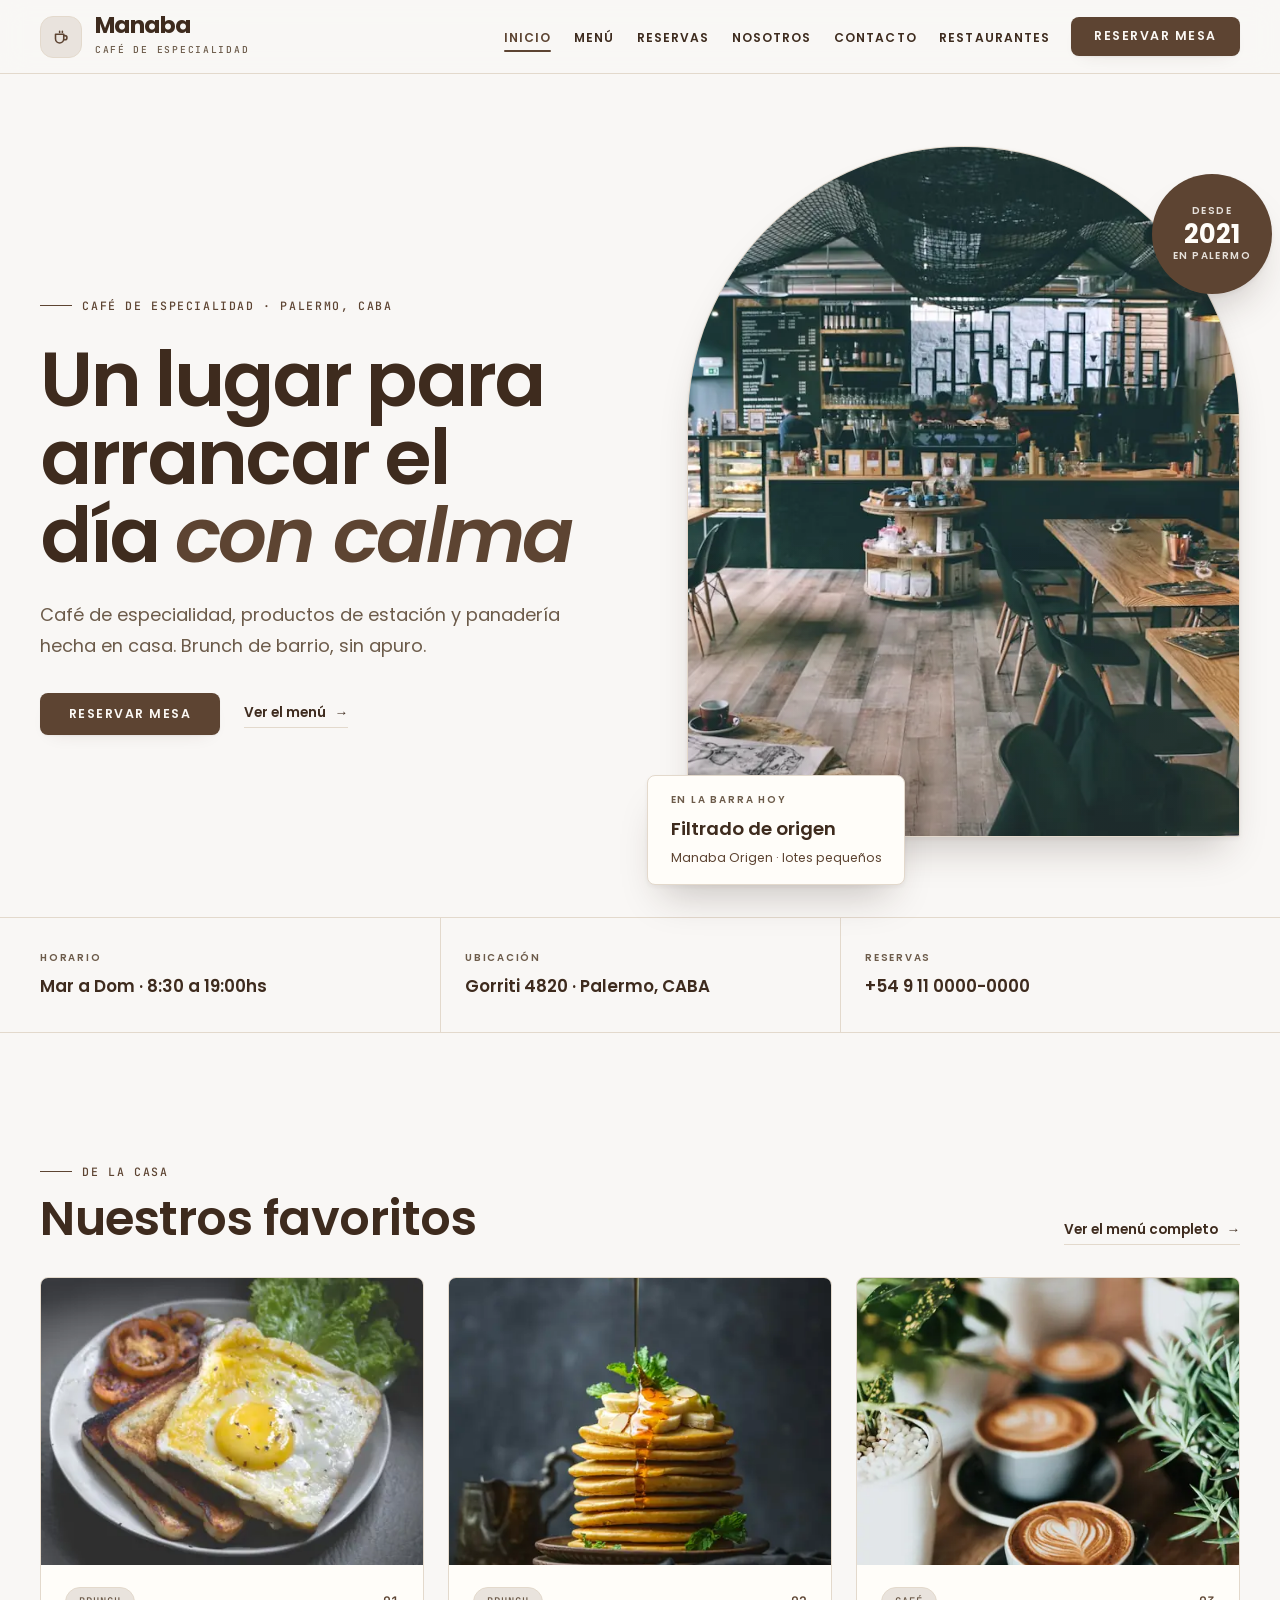
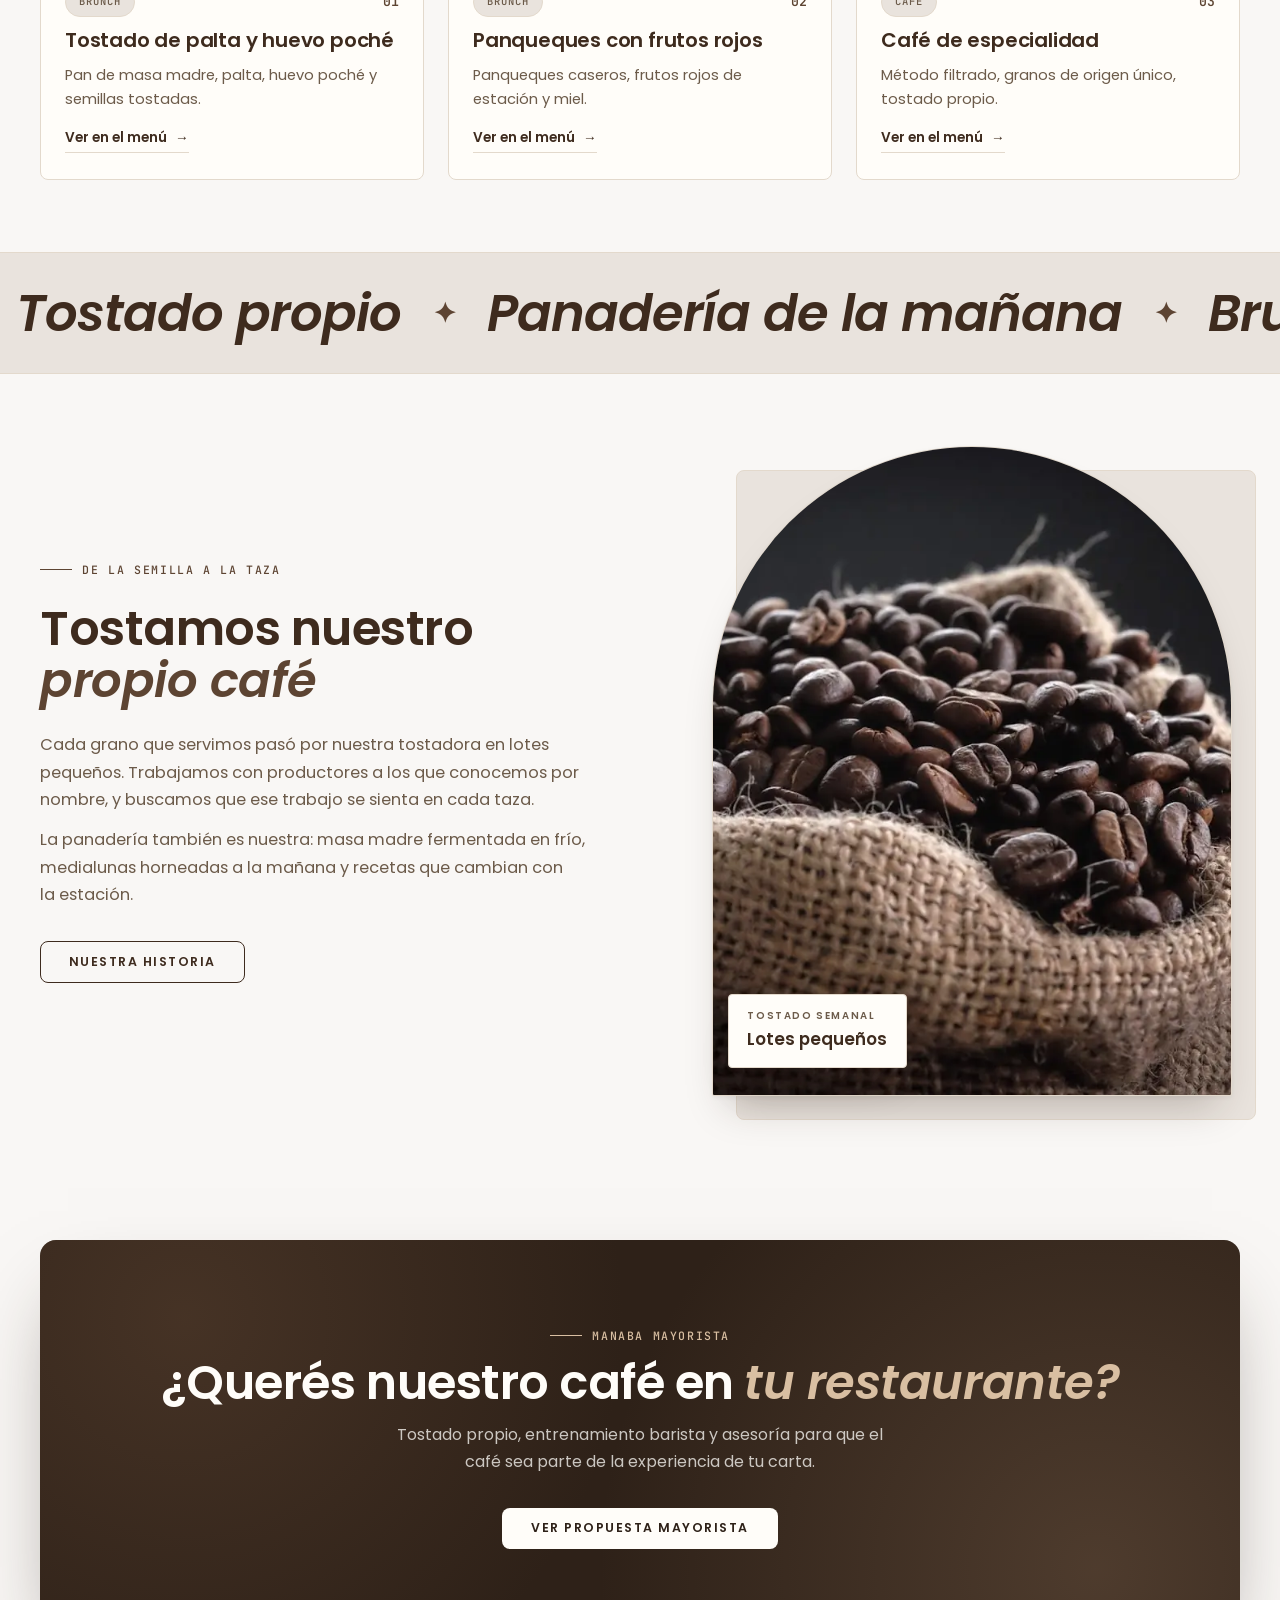
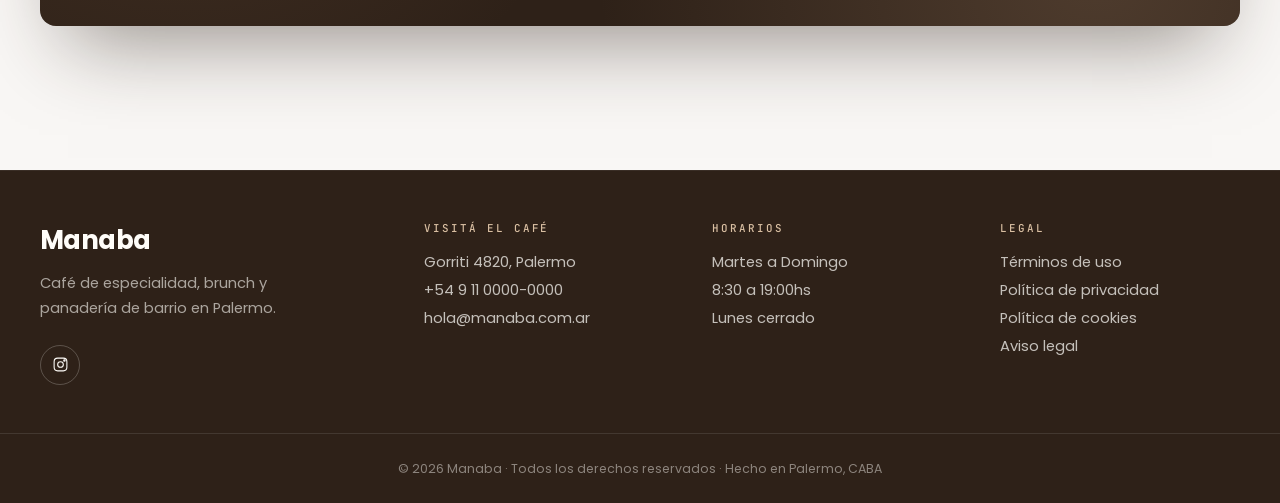
==== commit 26c3748d: "perf: alojar las fuentes en el sitio y cargar solo las variantes usadas Se pedían a Google Fonts 13 " ====
--- a/index.html
+++ b/index.html
@@ -9,9 +9,8 @@
   <script>document.documentElement.classList.add('js');</script>
 
   <link rel="icon" href="img/favicon.svg" type="image/svg+xml">
-  <link rel="preconnect" href="https://fonts.googleapis.com">
-  <link rel="preconnect" href="https://fonts.gstatic.com" crossorigin>
-  <link href="https://fonts.googleapis.com/css2?family=Poppins:ital,wght@0,300;0,400;0,500;0,600;0,700;0,800;1,400;1,500;1,600&family=JetBrains+Mono:wght@400;500;600;700&display=swap" rel="stylesheet">
+  <link rel="preload" href="fonts/poppins-400-latin.woff2" as="font" type="font/woff2" crossorigin>
+  <link rel="preload" href="fonts/poppins-600-latin.woff2" as="font" type="font/woff2" crossorigin>
 
   <link rel="stylesheet" href="css/main.css">
 </head>
--- a/css/main.css
+++ b/css/main.css
@@ -49,6 +49,54 @@
   border-radius: 999px 999px 8px 8px;
 }
 
+@font-face {
+  font-family: "Poppins";
+  font-style: normal;
+  font-weight: 400;
+  font-display: swap;
+  src: url("../fonts/poppins-400-latin.woff2") format("woff2");
+  unicode-range: U+0000-00FF, U+0131, U+0152-0153, U+02BB-02BC, U+02C6, U+02DA, U+02DC, U+0304, U+0308, U+0329, U+2000-206F, U+20AC, U+2122, U+2191, U+2193, U+2212, U+2215, U+FEFF, U+FFFD;
+}
+@font-face {
+  font-family: "Poppins";
+  font-style: italic;
+  font-weight: 400;
+  font-display: swap;
+  src: url("../fonts/poppins-400-italic-latin.woff2") format("woff2");
+  unicode-range: U+0000-00FF, U+0131, U+0152-0153, U+02BB-02BC, U+02C6, U+02DA, U+02DC, U+0304, U+0308, U+0329, U+2000-206F, U+20AC, U+2122, U+2191, U+2193, U+2212, U+2215, U+FEFF, U+FFFD;
+}
+@font-face {
+  font-family: "Poppins";
+  font-style: normal;
+  font-weight: 600;
+  font-display: swap;
+  src: url("../fonts/poppins-600-latin.woff2") format("woff2");
+  unicode-range: U+0000-00FF, U+0131, U+0152-0153, U+02BB-02BC, U+02C6, U+02DA, U+02DC, U+0304, U+0308, U+0329, U+2000-206F, U+20AC, U+2122, U+2191, U+2193, U+2212, U+2215, U+FEFF, U+FFFD;
+}
+@font-face {
+  font-family: "Poppins";
+  font-style: italic;
+  font-weight: 600;
+  font-display: swap;
+  src: url("../fonts/poppins-600-italic-latin.woff2") format("woff2");
+  unicode-range: U+0000-00FF, U+0131, U+0152-0153, U+02BB-02BC, U+02C6, U+02DA, U+02DC, U+0304, U+0308, U+0329, U+2000-206F, U+20AC, U+2122, U+2191, U+2193, U+2212, U+2215, U+FEFF, U+FFFD;
+}
+@font-face {
+  font-family: "Poppins";
+  font-style: normal;
+  font-weight: 700;
+  font-display: swap;
+  src: url("../fonts/poppins-700-latin.woff2") format("woff2");
+  unicode-range: U+0000-00FF, U+0131, U+0152-0153, U+02BB-02BC, U+02C6, U+02DA, U+02DC, U+0304, U+0308, U+0329, U+2000-206F, U+20AC, U+2122, U+2191, U+2193, U+2212, U+2215, U+FEFF, U+FFFD;
+}
+@font-face {
+  font-family: "JetBrains Mono";
+  font-style: normal;
+  font-weight: 500 600;
+  font-display: swap;
+  src: url("../fonts/jetbrains-mono-latin.woff2") format("woff2");
+  unicode-range: U+0000-00FF, U+0131, U+0152-0153, U+02BB-02BC, U+02C6, U+02DA, U+02DC, U+0304, U+0308, U+0329, U+2000-206F, U+20AC, U+2122, U+2191, U+2193, U+2212, U+2215, U+FEFF, U+FFFD;
+}
 * {
   margin: 0;
   padding: 0;
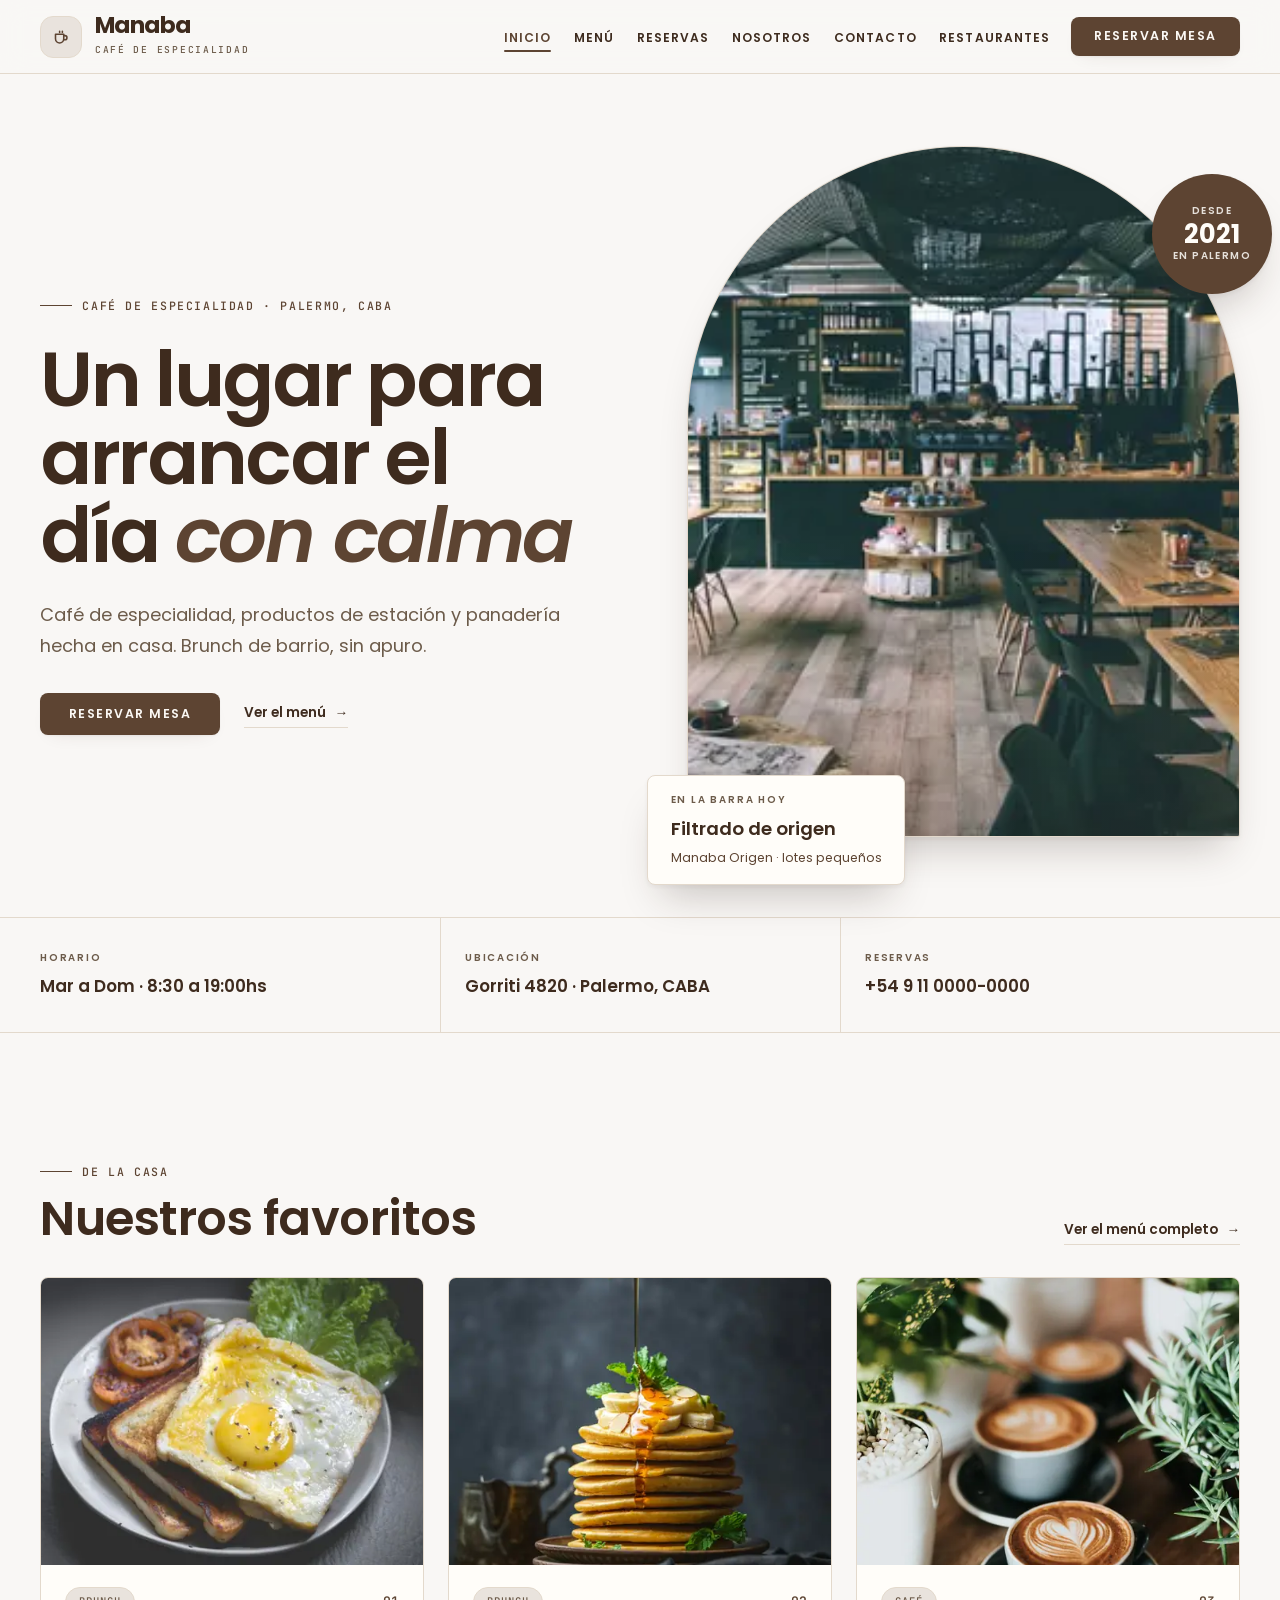
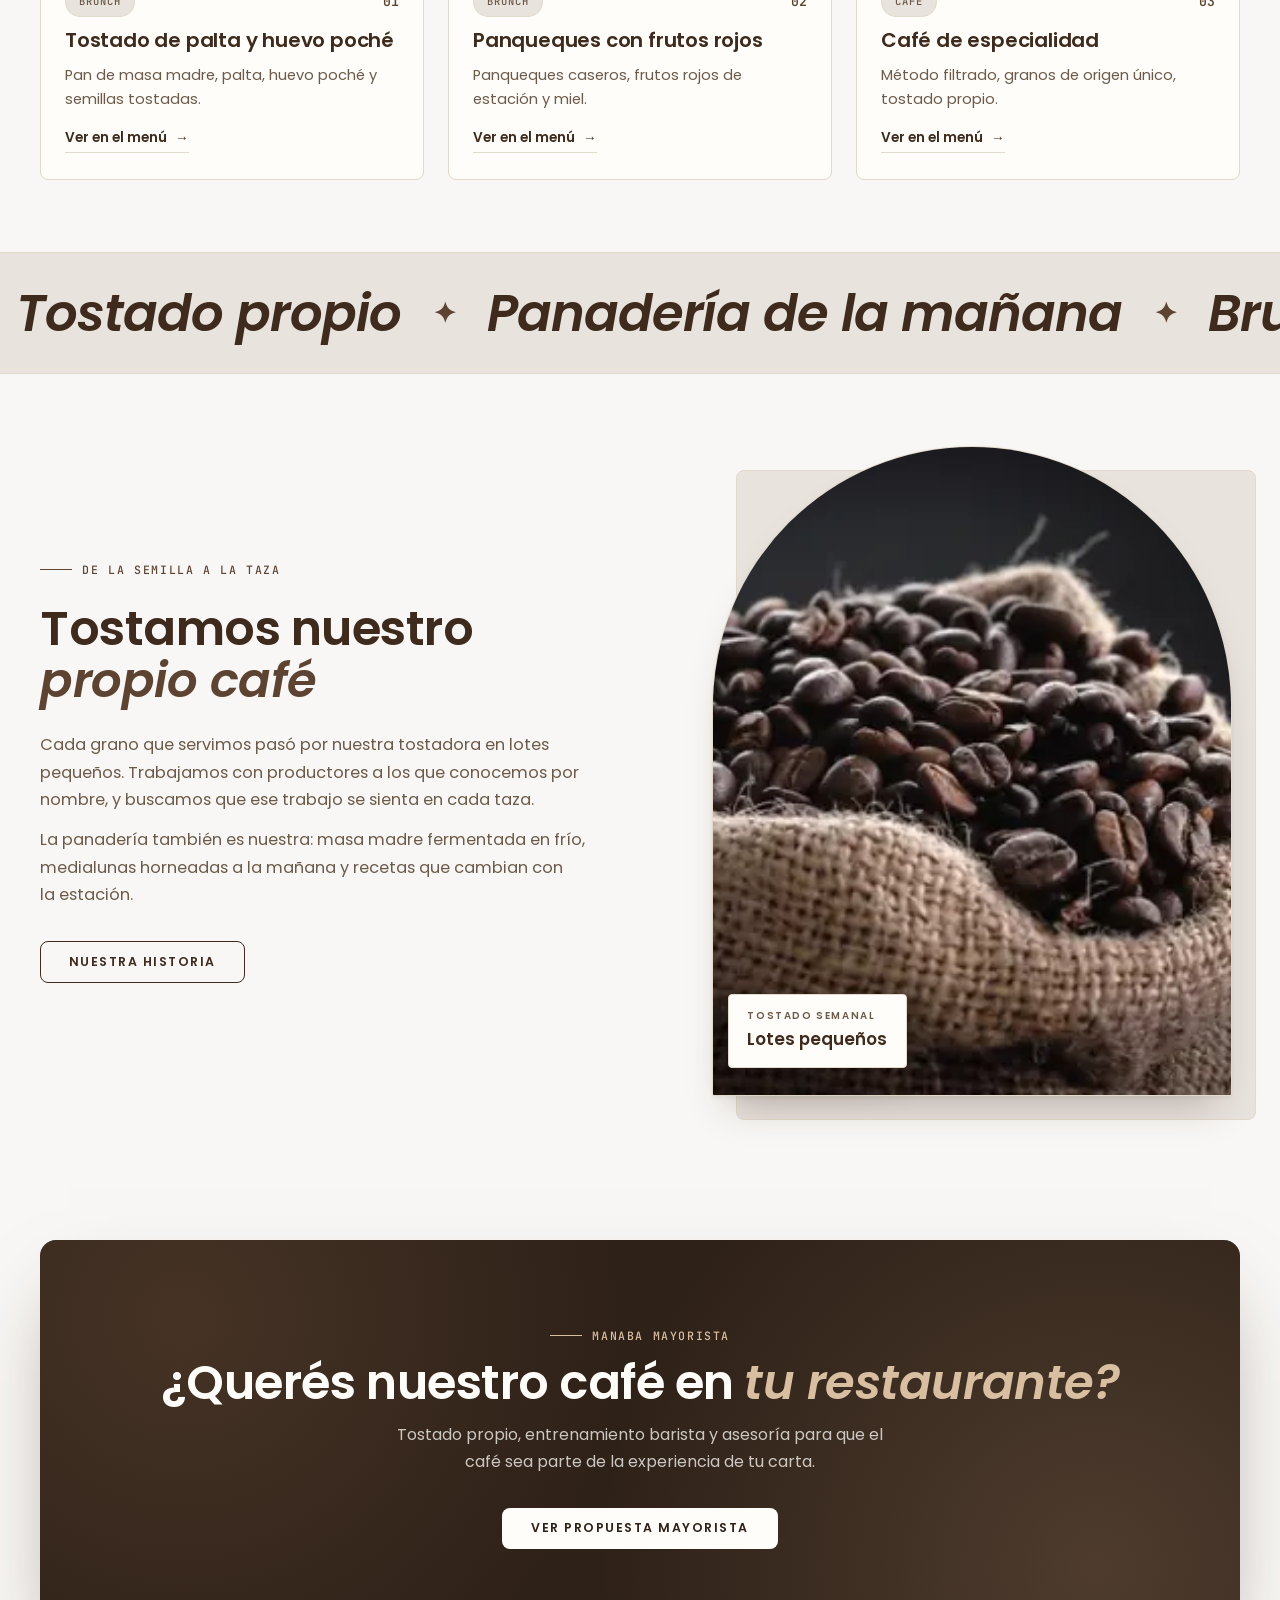
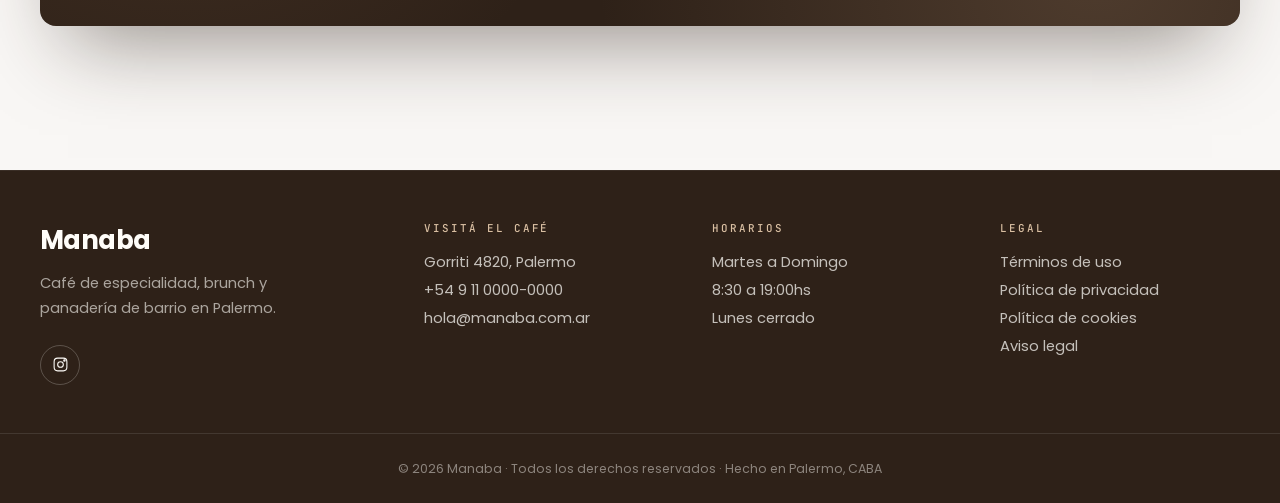
==== commit 34f477c0: "feat: vista previa al compartir, datos estructurados y sitemap corregido Sin etiquetas Open Graph, e" ====
--- a/index.html
+++ b/index.html
@@ -6,13 +6,72 @@
   <title>Manaba | Café de especialidad</title>
   <meta name="description" content="Manaba: café de especialidad y brunch de barrio, con panadería propia y productos de estación. Un lugar para arrancar el día con calma.">
 
+  <link rel="canonical" href="https://sebastiancr1324-sketch.github.io/Manaba.github.io/">
+  <meta name="theme-color" content="#F9F7F5">
+  <meta property="og:type" content="website">
+  <meta property="og:site_name" content="Manaba">
+  <meta property="og:locale" content="es_AR">
+  <meta property="og:title" content="Manaba | Café de especialidad">
+  <meta property="og:description" content="Manaba: café de especialidad y brunch de barrio, con panadería propia y productos de estación. Un lugar para arrancar el día con calma.">
+  <meta property="og:url" content="https://sebastiancr1324-sketch.github.io/Manaba.github.io/">
+  <meta property="og:image" content="https://sebastiancr1324-sketch.github.io/Manaba.github.io/img/og-manaba.jpg">
+  <meta property="og:image:width" content="1200">
+  <meta property="og:image:height" content="630">
+  <meta property="og:image:alt" content="Manaba, café de especialidad en Palermo: logo, el lema «Un lugar para arrancar el día con calma» y el interior del local">
+  <meta name="twitter:card" content="summary_large_image">
+
   <script>document.documentElement.classList.add('js');</script>
 
   <link rel="icon" href="img/favicon.svg" type="image/svg+xml">
+  <link rel="apple-touch-icon" href="img/apple-touch-icon.png">
   <link rel="preload" href="fonts/poppins-400-latin.woff2" as="font" type="font/woff2" crossorigin>
   <link rel="preload" href="fonts/poppins-600-latin.woff2" as="font" type="font/woff2" crossorigin>
 
   <link rel="stylesheet" href="css/main.css">
+
+  <script type="application/ld+json">
+  {
+    "@context": "https://schema.org",
+    "@type": "CafeOrCoffeeShop",
+    "name": "Manaba",
+    "description": "Café de especialidad y brunch de barrio, con panadería propia y productos de estación.",
+    "url": "https://sebastiancr1324-sketch.github.io/Manaba.github.io/",
+    "image": "https://sebastiancr1324-sketch.github.io/Manaba.github.io/img/og-manaba.jpg",
+    "logo": "https://sebastiancr1324-sketch.github.io/Manaba.github.io/img/apple-touch-icon.png",
+    "telephone": "+54 9 11 0000-0000",
+    "email": "hola@manaba.com.ar",
+    "priceRange": "$$",
+    "servesCuisine": [
+      "Café de especialidad",
+      "Brunch",
+      "Panadería"
+    ],
+    "acceptsReservations": true,
+    "menu": "https://sebastiancr1324-sketch.github.io/Manaba.github.io/pages/menu.html",
+    "address": {
+      "@type": "PostalAddress",
+      "streetAddress": "Gorriti 4820",
+      "addressLocality": "Palermo",
+      "addressRegion": "Ciudad Autónoma de Buenos Aires",
+      "addressCountry": "AR"
+    },
+    "openingHoursSpecification": [
+      {
+        "@type": "OpeningHoursSpecification",
+        "dayOfWeek": [
+          "Tuesday",
+          "Wednesday",
+          "Thursday",
+          "Friday",
+          "Saturday",
+          "Sunday"
+        ],
+        "opens": "08:30",
+        "closes": "19:00"
+      }
+    ]
+  }
+  </script>
 </head>
 <body>
 
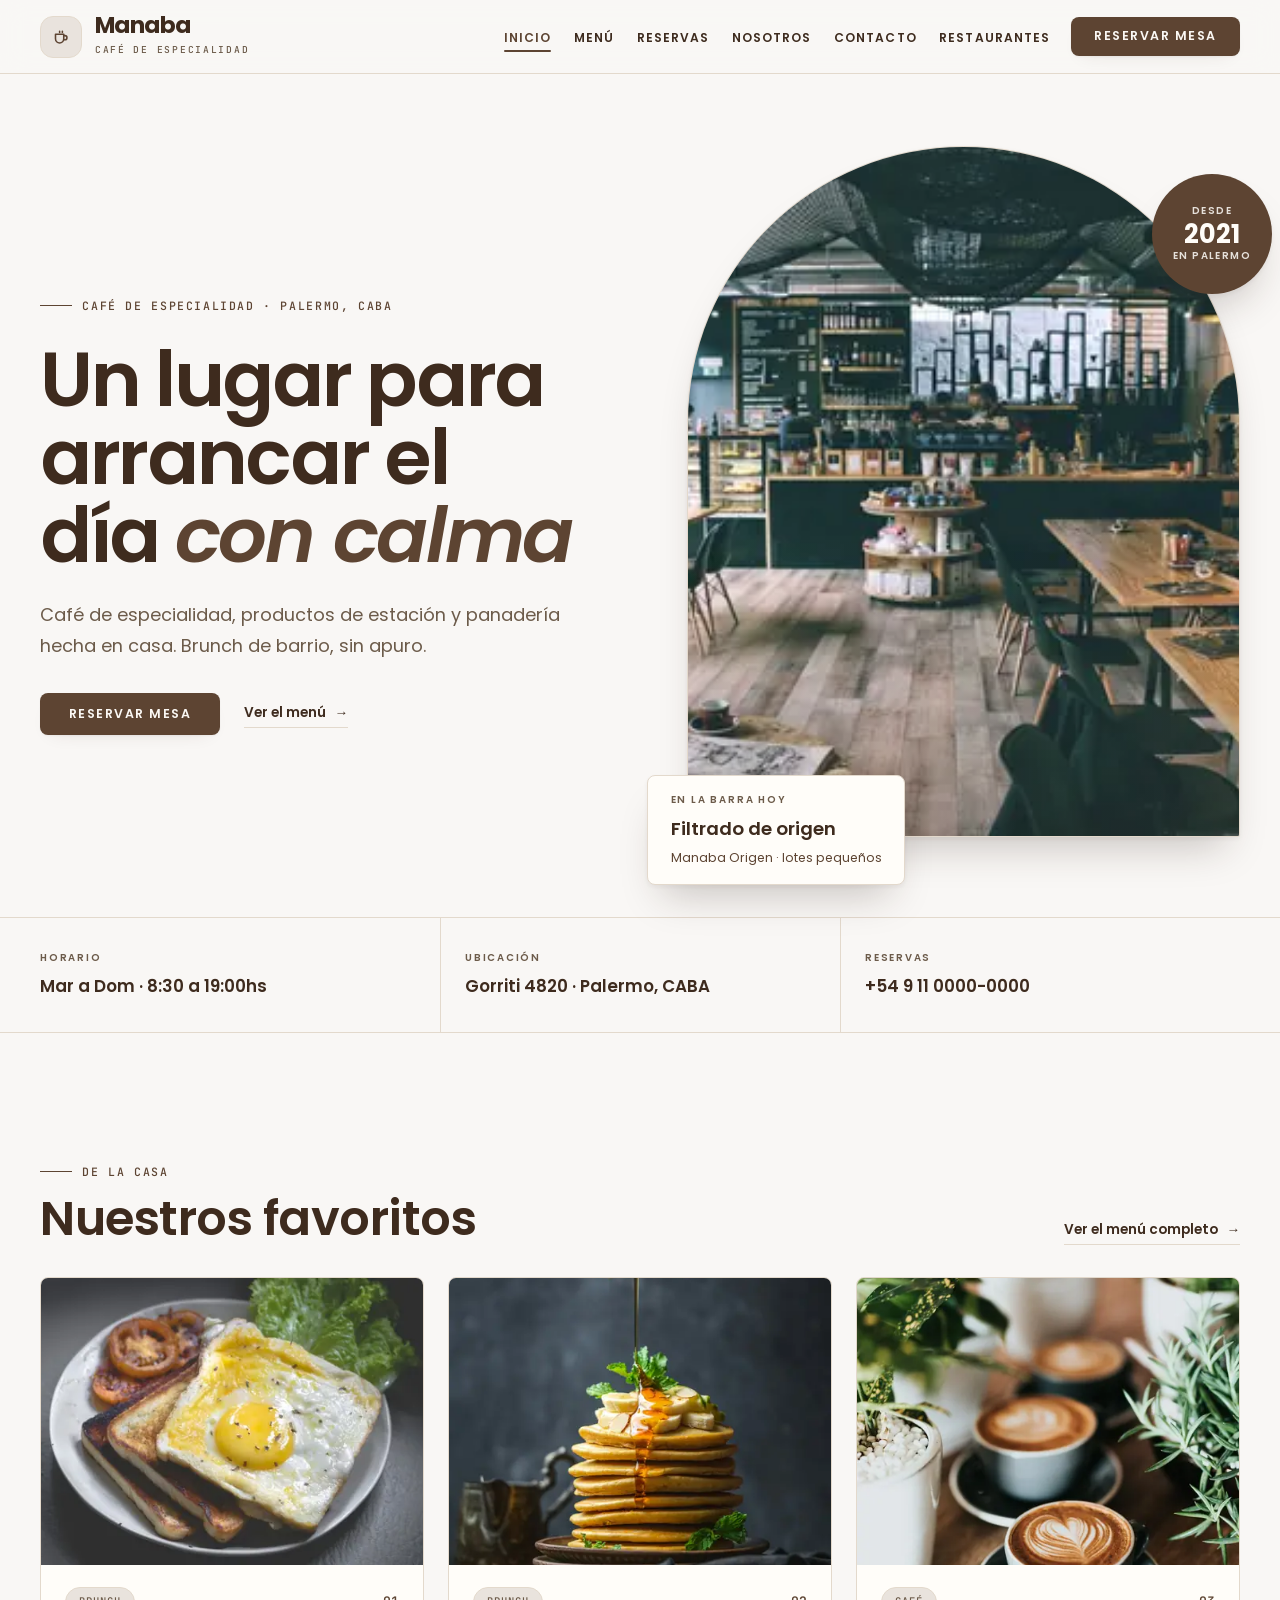
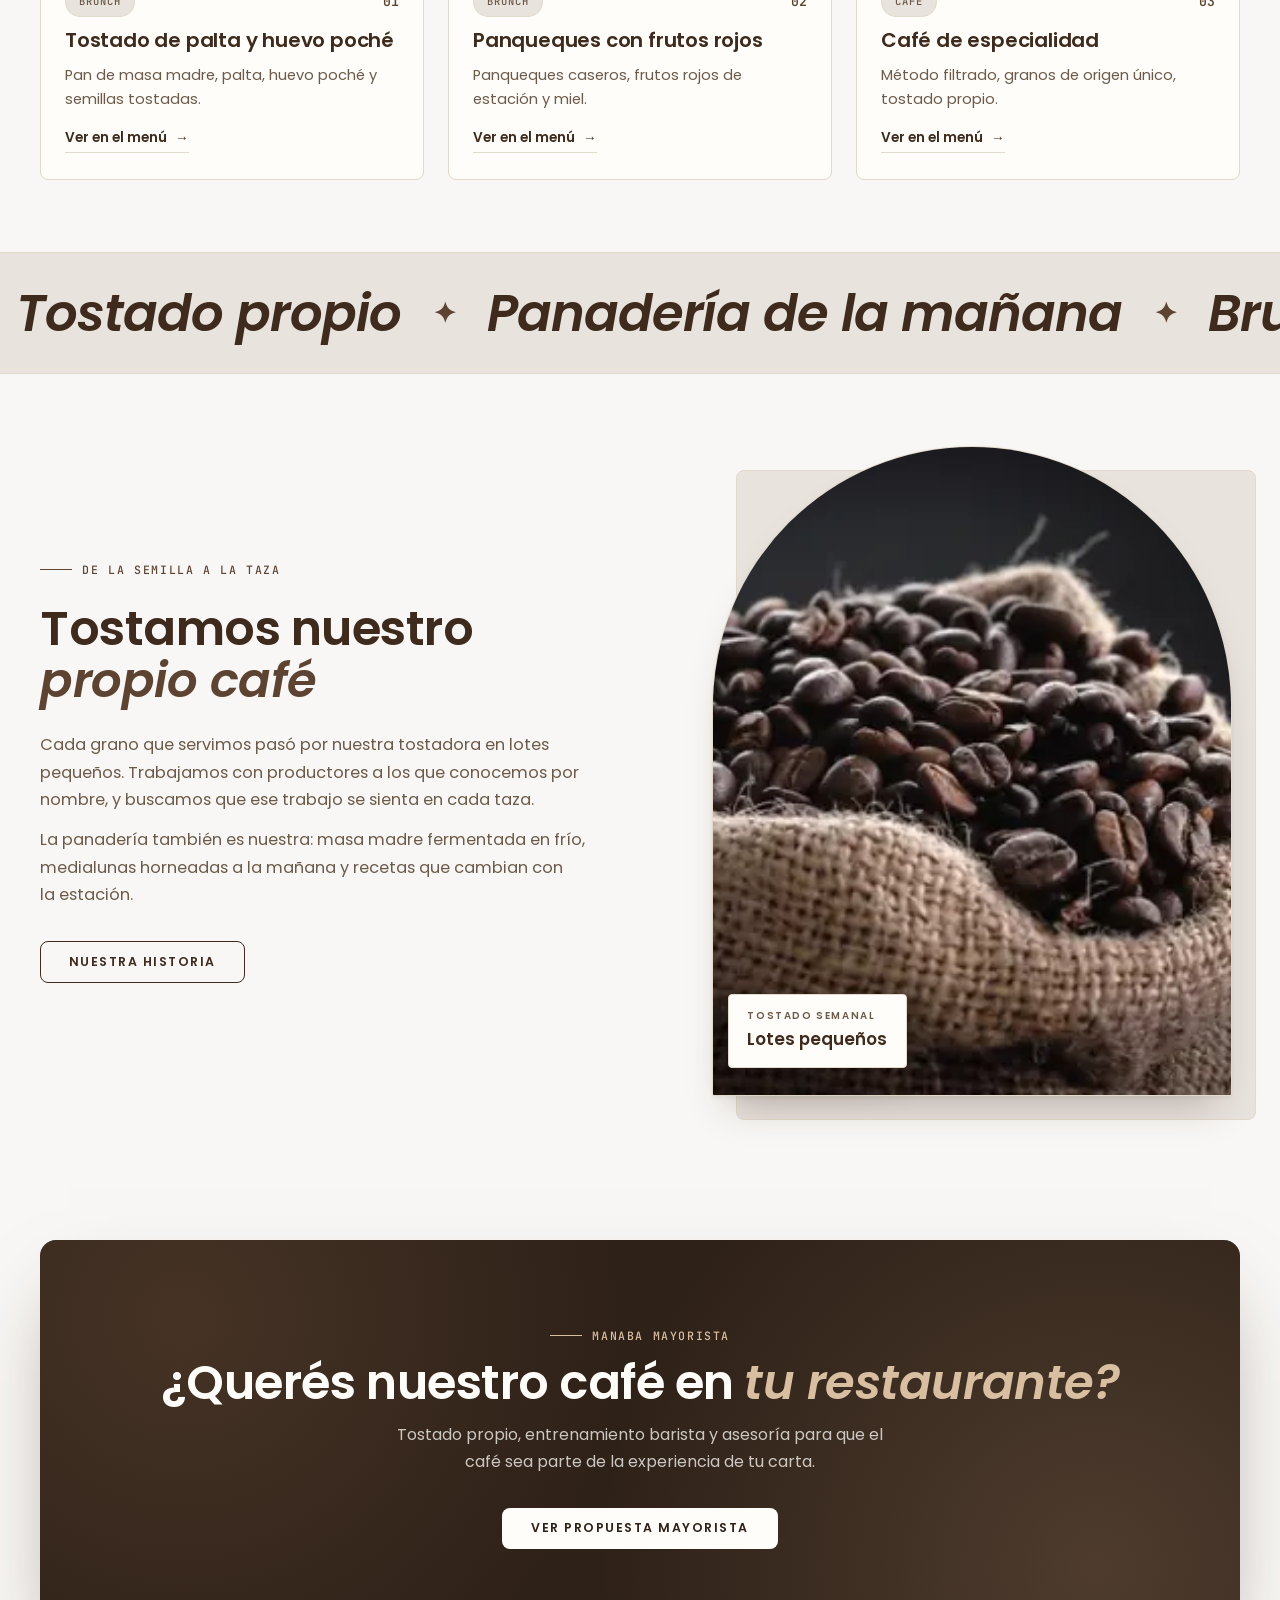
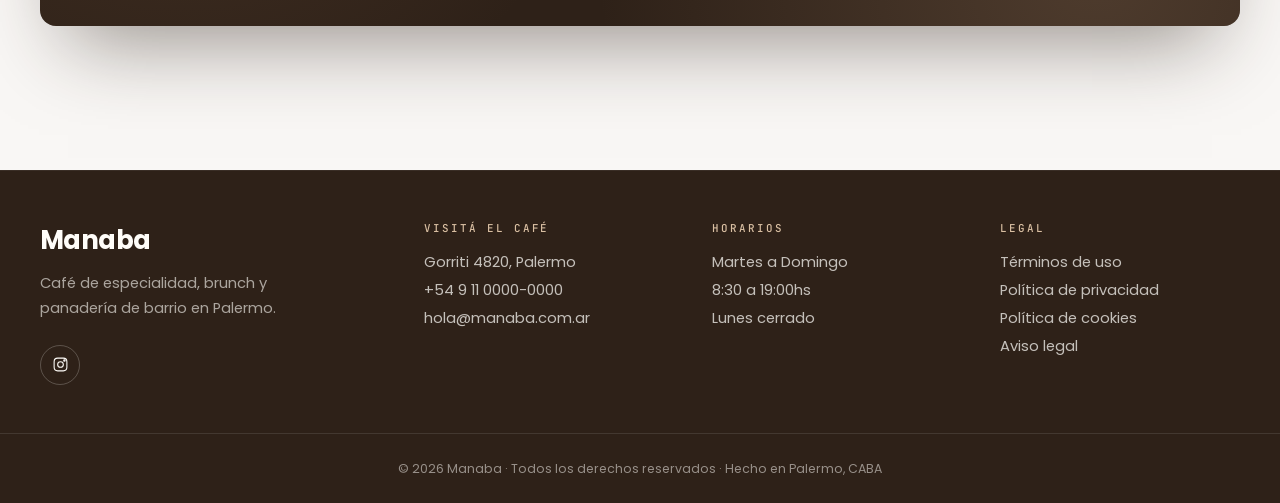
==== commit 3a4d1f2b: "fix: contraste AA y detalles de accesibilidad - Texto legal del pie: de 4,24:1 a 4,9:1 (opacidad 0,4" ====
--- a/index.html
+++ b/index.html
@@ -93,7 +93,7 @@
         </span>
       </a>
 
-      <button class="header__toggle" aria-label="Abrir menú" aria-expanded="false" aria-controls="navPrincipal">
+      <button type="button" class="header__toggle" aria-label="Abrir menú" aria-expanded="false" aria-controls="navPrincipal">
         <span></span>
         <span></span>
       </button>
@@ -141,7 +141,7 @@
       </div>
     </section>
 
-    <div class="info-franja" aria-label="Datos rápidos">
+    <div class="info-franja" role="group" aria-label="Datos rápidos">
       <div class="info-franja__item">
         <span>Horario</span>
         <strong>Mar a Dom · 8:30 a 19:00hs</strong>
@@ -167,7 +167,7 @@
 
       <div class="destacados__grid reveal-stagger">
         <article class="card-plato">
-          <a class="card-plato__media" href="pages/menu.html">
+          <a class="card-plato__media" href="pages/menu.html" tabindex="-1" aria-hidden="true">
             <img src="img/foto-tostado-huevo-800.webp" srcset="img/foto-tostado-huevo-480.webp 480w, img/foto-tostado-huevo-800.webp 800w, img/foto-tostado-huevo-1200.webp 1200w" sizes="(min-width: 1280px) 440px, (min-width: 768px) 37vw, calc(112.5vw - 45px)" width="1200" height="800" alt="Tostado de pan de masa madre con huevo" loading="lazy" decoding="async">
           </a>
           <div class="card-plato__body">
@@ -184,7 +184,7 @@
         </article>
 
         <article class="card-plato">
-          <a class="card-plato__media" href="pages/menu.html">
+          <a class="card-plato__media" href="pages/menu.html" tabindex="-1" aria-hidden="true">
             <img src="img/foto-panqueques-800.webp" srcset="img/foto-panqueques-480.webp 480w, img/foto-panqueques-800.webp 800w, img/foto-panqueques-1200.webp 1200w" sizes="(min-width: 1280px) 390px, (min-width: 768px) 33vw, calc(100vw - 40px)" width="1200" height="1450" alt="Pila de panqueques caseros con miel" loading="lazy" decoding="async">
           </a>
           <div class="card-plato__body">
@@ -201,7 +201,7 @@
         </article>
 
         <article class="card-plato">
-          <a class="card-plato__media" href="pages/menu.html">
+          <a class="card-plato__media" href="pages/menu.html" tabindex="-1" aria-hidden="true">
             <img src="img/foto-cafe-latte-800.webp" srcset="img/foto-cafe-latte-480.webp 480w, img/foto-cafe-latte-800.webp 800w, img/foto-cafe-latte-1200.webp 1200w" sizes="(min-width: 1280px) 390px, (min-width: 768px) 33vw, calc(100vw - 40px)" width="1200" height="1800" alt="Tazas de café de especialidad con arte latte" loading="lazy" decoding="async">
           </a>
           <div class="card-plato__body">
--- a/css/main.css
+++ b/css/main.css
@@ -1118,7 +1118,7 @@
 .formulario__field input::placeholder,
 .formulario__field textarea::placeholder,
 .formulario__field select::placeholder {
-  color: rgba(108, 91, 74, 0.7);
+  color: rgba(108, 91, 74, 0.9);
 }
 .formulario__field input:hover,
 .formulario__field textarea:hover,
@@ -2114,7 +2114,7 @@
   padding-top: 1.5rem;
   padding-bottom: 1.5rem;
   border-top: 1px solid rgba(255, 253, 249, 0.1);
-  color: rgba(255, 253, 249, 0.45);
+  color: rgba(255, 253, 249, 0.5);
   font-size: 0.78rem;
   text-align: center;
 }
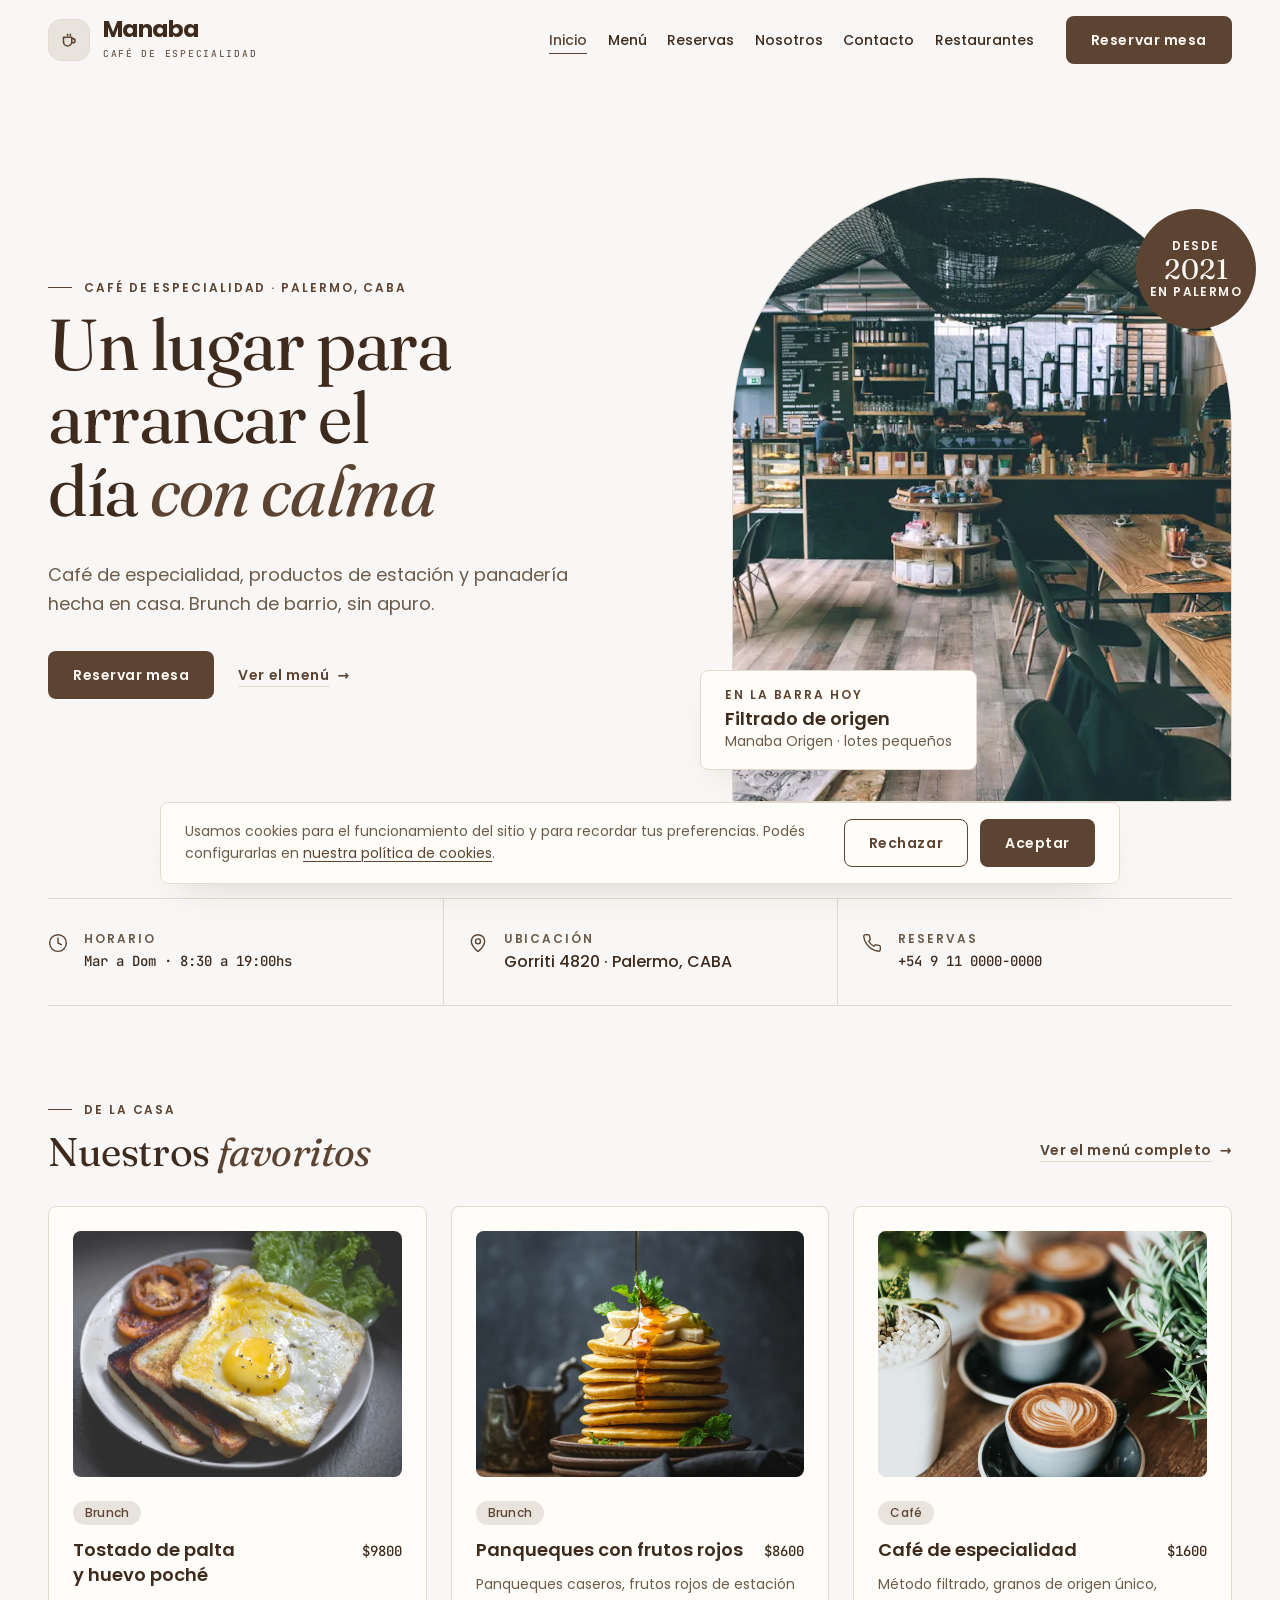
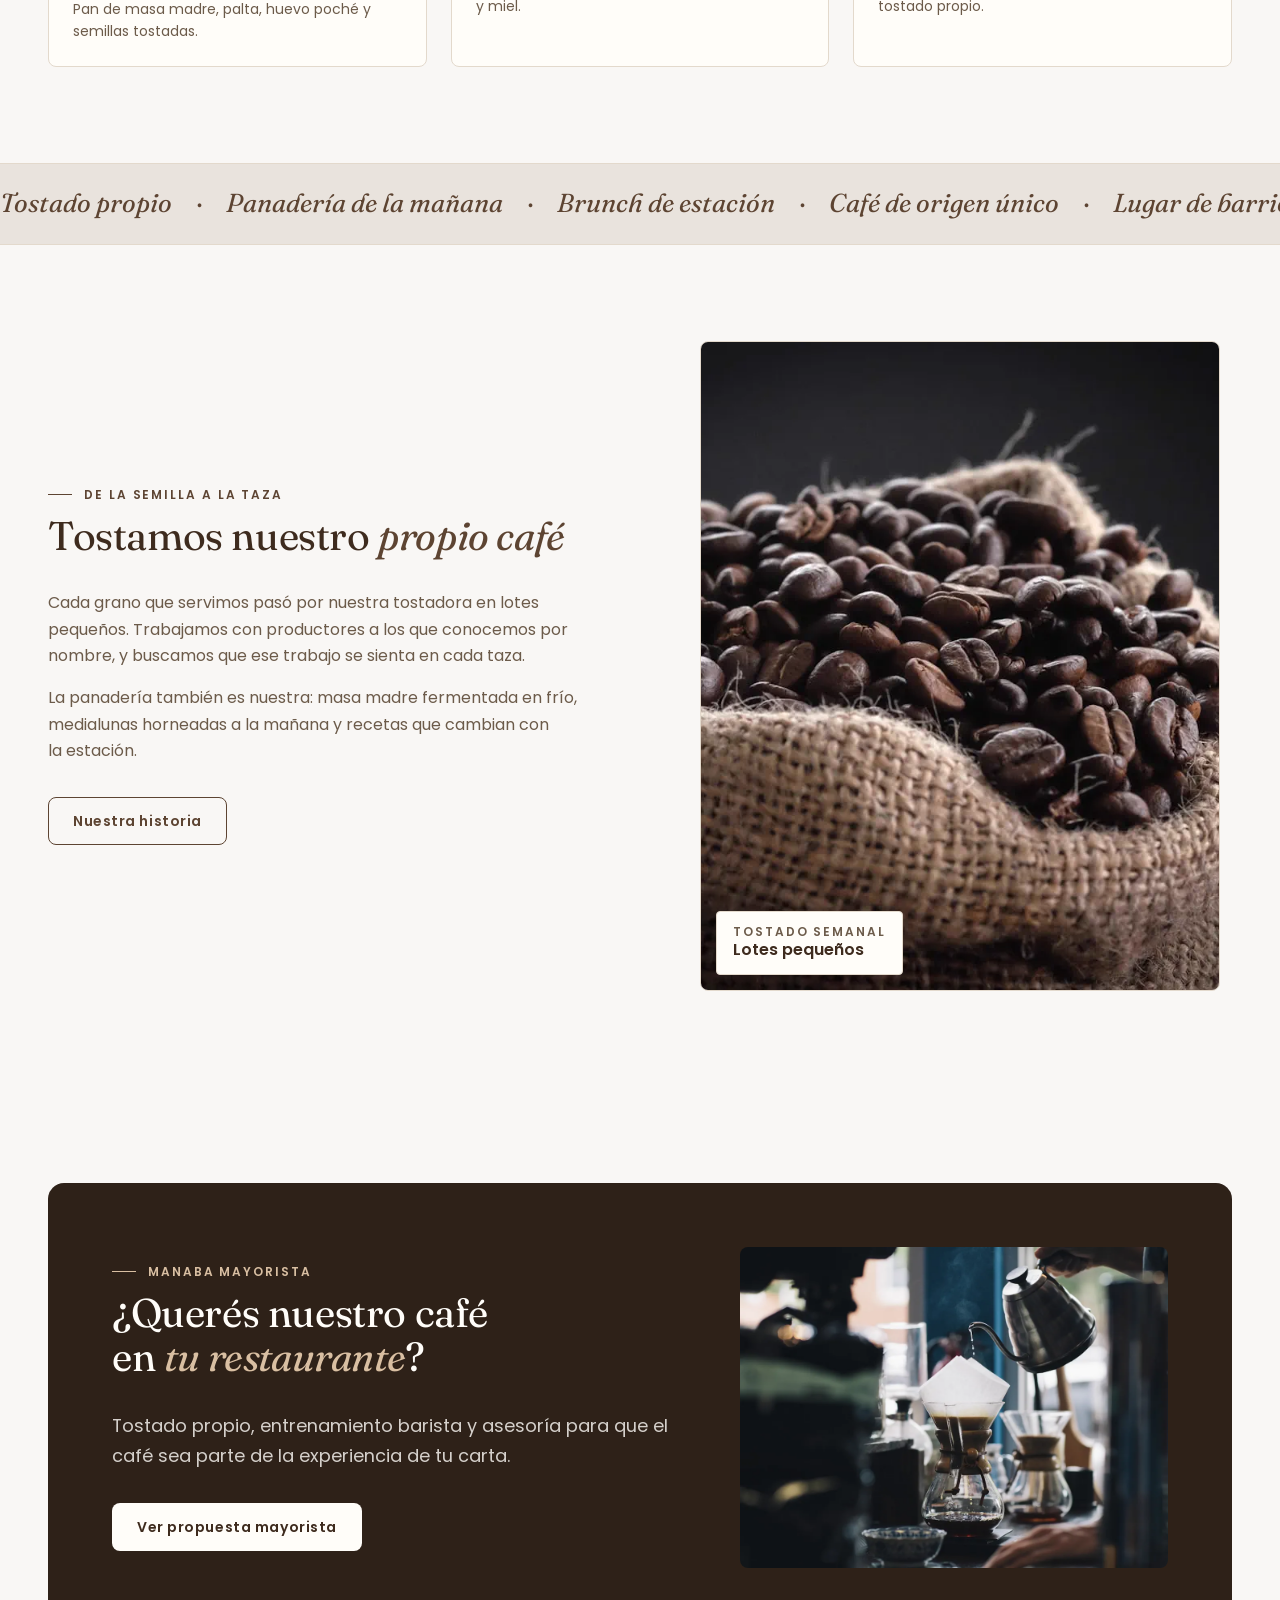
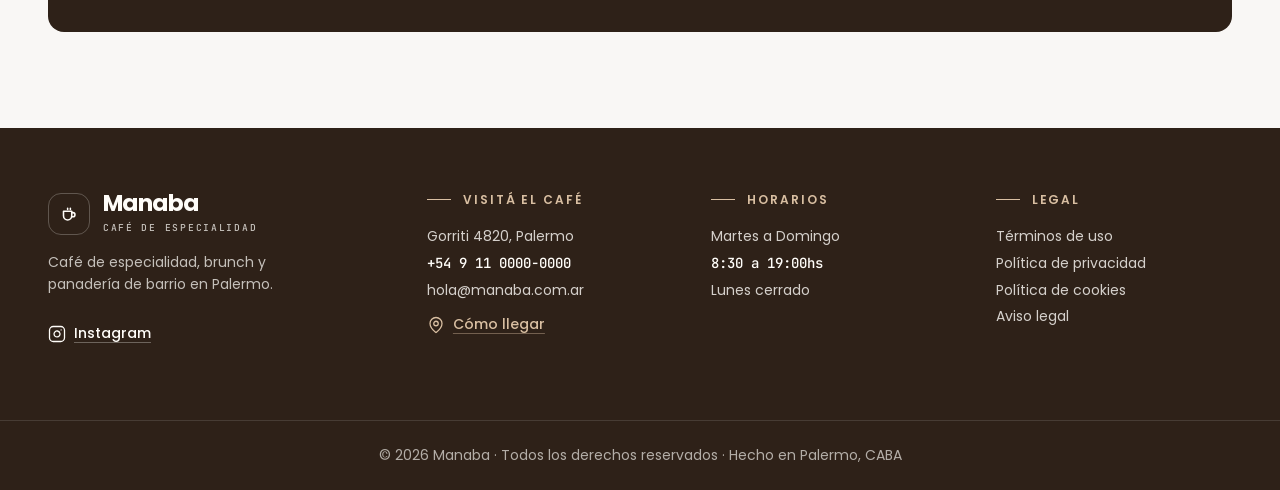
==== commit 9967bc3b: "feat: rediseño editorial (Fraunces, tokens y carta tipográfica) - Tokens de color, tipografía, espac" ====
--- a/index.html
+++ b/index.html
@@ -6,72 +6,12 @@
   <title>Manaba | Café de especialidad</title>
   <meta name="description" content="Manaba: café de especialidad y brunch de barrio, con panadería propia y productos de estación. Un lugar para arrancar el día con calma.">
 
-  <link rel="canonical" href="https://sebastiancr1324-sketch.github.io/Manaba.github.io/">
-  <meta name="theme-color" content="#F9F7F5">
-  <meta property="og:type" content="website">
-  <meta property="og:site_name" content="Manaba">
-  <meta property="og:locale" content="es_AR">
-  <meta property="og:title" content="Manaba | Café de especialidad">
-  <meta property="og:description" content="Manaba: café de especialidad y brunch de barrio, con panadería propia y productos de estación. Un lugar para arrancar el día con calma.">
-  <meta property="og:url" content="https://sebastiancr1324-sketch.github.io/Manaba.github.io/">
-  <meta property="og:image" content="https://sebastiancr1324-sketch.github.io/Manaba.github.io/img/og-manaba.jpg">
-  <meta property="og:image:width" content="1200">
-  <meta property="og:image:height" content="630">
-  <meta property="og:image:alt" content="Manaba, café de especialidad en Palermo: logo, el lema «Un lugar para arrancar el día con calma» y el interior del local">
-  <meta name="twitter:card" content="summary_large_image">
-
-  <script>document.documentElement.classList.add('js');</script>
-
   <link rel="icon" href="img/favicon.svg" type="image/svg+xml">
-  <link rel="apple-touch-icon" href="img/apple-touch-icon.png">
-  <link rel="preload" href="fonts/poppins-400-latin.woff2" as="font" type="font/woff2" crossorigin>
-  <link rel="preload" href="fonts/poppins-600-latin.woff2" as="font" type="font/woff2" crossorigin>
+  <link rel="preconnect" href="https://fonts.googleapis.com">
+  <link rel="preconnect" href="https://fonts.gstatic.com" crossorigin>
+  <link href="https://fonts.googleapis.com/css2?family=Fraunces:ital,opsz,wght@0,9..144,400;0,9..144,500;1,9..144,400&family=JetBrains+Mono:wght@500&family=Poppins:wght@400;500;600;700&display=swap" rel="stylesheet">
 
   <link rel="stylesheet" href="css/main.css">
-
-  <script type="application/ld+json">
-  {
-    "@context": "https://schema.org",
-    "@type": "CafeOrCoffeeShop",
-    "name": "Manaba",
-    "description": "Café de especialidad y brunch de barrio, con panadería propia y productos de estación.",
-    "url": "https://sebastiancr1324-sketch.github.io/Manaba.github.io/",
-    "image": "https://sebastiancr1324-sketch.github.io/Manaba.github.io/img/og-manaba.jpg",
-    "logo": "https://sebastiancr1324-sketch.github.io/Manaba.github.io/img/apple-touch-icon.png",
-    "telephone": "+54 9 11 0000-0000",
-    "email": "hola@manaba.com.ar",
-    "priceRange": "$$",
-    "servesCuisine": [
-      "Café de especialidad",
-      "Brunch",
-      "Panadería"
-    ],
-    "acceptsReservations": true,
-    "menu": "https://sebastiancr1324-sketch.github.io/Manaba.github.io/pages/menu.html",
-    "address": {
-      "@type": "PostalAddress",
-      "streetAddress": "Gorriti 4820",
-      "addressLocality": "Palermo",
-      "addressRegion": "Ciudad Autónoma de Buenos Aires",
-      "addressCountry": "AR"
-    },
-    "openingHoursSpecification": [
-      {
-        "@type": "OpeningHoursSpecification",
-        "dayOfWeek": [
-          "Tuesday",
-          "Wednesday",
-          "Thursday",
-          "Friday",
-          "Saturday",
-          "Sunday"
-        ],
-        "opens": "08:30",
-        "closes": "19:00"
-      }
-    ]
-  }
-  </script>
 </head>
 <body>
 
@@ -93,7 +33,7 @@
         </span>
       </a>
 
-      <button type="button" class="header__toggle" aria-label="Abrir menú" aria-expanded="false" aria-controls="navPrincipal">
+      <button class="header__toggle" aria-label="Abrir menú" aria-expanded="false" aria-controls="navPrincipal">
         <span></span>
         <span></span>
       </button>
@@ -120,13 +60,13 @@
         <p class="hero__text">Café de especialidad, productos de estación y panadería hecha en casa. Brunch de barrio, sin apuro.</p>
         <div class="hero__actions">
           <a href="pages/reservas.html" class="btn btn--primary">Reservar mesa</a>
-          <a href="pages/menu.html" class="link-arrow">Ver el menú <span class="link-arrow__icon">→</span></a>
+          <a href="pages/menu.html" class="link-arrow"><span class="link-arrow__text">Ver el menú</span> <span class="link-arrow__icon" aria-hidden="true">→</span></a>
         </div>
       </div>
 
       <div class="hero__visual">
         <div class="hero__arch">
-          <img src="img/foto-salon-barra-800.webp" srcset="img/foto-salon-barra-480.webp 480w, img/foto-salon-barra-800.webp 800w, img/foto-salon-barra-1200.webp 1200w" sizes="(min-width: 1024px) 1050px, calc(187.5vw - 75px)" width="1200" height="800" alt="Interior de Manaba — barra de café y brunch" fetchpriority="high">
+          <img src="img/foto-hero.webp" width="1200" height="800" fetchpriority="high" alt="Salón de Manaba con mesas largas de madera y la barra de café al fondo">
         </div>
         <div class="hero__ticket" aria-hidden="true">
           <span class="hero__ticket-label">En la barra hoy</span>
@@ -141,18 +81,23 @@
       </div>
     </section>
 
-    <div class="info-franja" role="group" aria-label="Datos rápidos">
-      <div class="info-franja__item">
-        <span>Horario</span>
-        <strong>Mar a Dom · 8:30 a 19:00hs</strong>
-      </div>
-      <div class="info-franja__item">
-        <span>Ubicación</span>
-        <strong>Gorriti 4820 · Palermo, CABA</strong>
-      </div>
-      <div class="info-franja__item">
-        <span>Reservas</span>
-        <strong>+54 9 11 0000-0000</strong>
+    <div class="info-franja">
+      <div class="info-franja__inner">
+        <div class="info-franja__item">
+          <svg viewBox="0 0 24 24" fill="none" stroke="currentColor" stroke-width="1.7" stroke-linecap="round" stroke-linejoin="round" aria-hidden="true"><circle cx="12" cy="12" r="10"/><path d="M12 6v6l4 2"/></svg>
+          <span>Horario</span>
+          <strong class="num">Mar a Dom · 8:30 a 19:00hs</strong>
+        </div>
+        <div class="info-franja__item">
+          <svg viewBox="0 0 24 24" fill="none" stroke="currentColor" stroke-width="1.7" stroke-linecap="round" stroke-linejoin="round" aria-hidden="true"><path d="M20 10c0 5-5.5 10.2-7.4 11.8a1 1 0 0 1-1.2 0C9.5 20.2 4 15 4 10a8 8 0 0 1 16 0"/><circle cx="12" cy="10" r="3"/></svg>
+          <span>Ubicación</span>
+          <strong>Gorriti 4820 · Palermo, CABA</strong>
+        </div>
+        <div class="info-franja__item">
+          <svg viewBox="0 0 24 24" fill="none" stroke="currentColor" stroke-width="1.7" stroke-linecap="round" stroke-linejoin="round" aria-hidden="true"><path d="M22 16.9v3a2 2 0 0 1-2.2 2 19.8 19.8 0 0 1-8.6-3.1 19.5 19.5 0 0 1-6-6A19.8 19.8 0 0 1 2.1 4.2 2 2 0 0 1 4.1 2h3a2 2 0 0 1 2 1.7c.1 1 .4 1.9.7 2.8a2 2 0 0 1-.5 2.1L8.1 9.9a16 16 0 0 0 6 6l1.3-1.3a2 2 0 0 1 2.1-.4c.9.3 1.8.6 2.8.7a2 2 0 0 1 1.7 2Z"/></svg>
+          <span>Reservas</span>
+          <strong class="num">+54 9 11 0000-0000</strong>
+        </div>
       </div>
     </div>
 
@@ -160,60 +105,51 @@
       <div class="destacados__head">
         <div>
           <span class="destacados__eyebrow">De la casa</span>
-          <h2 class="destacados__title" id="destacados-title">Nuestros favoritos</h2>
-        </div>
-        <a href="pages/menu.html" class="link-arrow">Ver el menú completo <span class="link-arrow__icon">→</span></a>
+          <h2 class="destacados__title" id="destacados-title">Nuestros <em>favoritos</em></h2>
+        </div>
+        <a href="pages/menu.html" class="link-arrow"><span class="link-arrow__text">Ver el menú completo</span> <span class="link-arrow__icon" aria-hidden="true">→</span></a>
       </div>
 
       <div class="destacados__grid reveal-stagger">
         <article class="card-plato">
-          <a class="card-plato__media" href="pages/menu.html" tabindex="-1" aria-hidden="true">
-            <img src="img/foto-tostado-huevo-800.webp" srcset="img/foto-tostado-huevo-480.webp 480w, img/foto-tostado-huevo-800.webp 800w, img/foto-tostado-huevo-1200.webp 1200w" sizes="(min-width: 1280px) 440px, (min-width: 768px) 37vw, calc(112.5vw - 45px)" width="1200" height="800" alt="Tostado de pan de masa madre con huevo" loading="lazy" decoding="async">
-          </a>
+          <div class="card-plato__media">
+            <img src="img/foto-nos-salon.webp" width="1200" height="800" loading="lazy" decoding="async" alt="Tostadas de pan con huevo, tomates asados y hojas verdes">
+          </div>
           <div class="card-plato__body">
-            <div class="card-plato__meta">
-              <span class="chip">Brunch</span>
-              <span class="num">01</span>
+            <span class="tag">Brunch</span>
+            <div class="card-plato__head">
+              <h3 class="card-plato__title">Tostado de palta y huevo poché</h3>
+              <p class="card-plato__precio">$9800</p>
             </div>
-            <h3 class="card-plato__title">Tostado de palta y huevo poché</h3>
             <p class="card-plato__desc">Pan de masa madre, palta, huevo poché y semillas tostadas.</p>
-            <div class="card-plato__foot">
-              <a href="pages/menu.html" class="link-arrow">Ver en el menú <span class="link-arrow__icon">→</span></a>
+          </div>
+        </article>
+
+        <article class="card-plato">
+          <div class="card-plato__media">
+            <img src="img/foto-menu-panqueques.webp" width="1200" height="1450" loading="lazy" decoding="async" style="--focal: 50% 62%" alt="Pila de panqueques con banana y almíbar">
+          </div>
+          <div class="card-plato__body">
+            <span class="tag">Brunch</span>
+            <div class="card-plato__head">
+              <h3 class="card-plato__title">Panqueques con frutos rojos</h3>
+              <p class="card-plato__precio">$8600</p>
             </div>
+            <p class="card-plato__desc">Panqueques caseros, frutos rojos de estación y miel.</p>
           </div>
         </article>
 
         <article class="card-plato">
-          <a class="card-plato__media" href="pages/menu.html" tabindex="-1" aria-hidden="true">
-            <img src="img/foto-panqueques-800.webp" srcset="img/foto-panqueques-480.webp 480w, img/foto-panqueques-800.webp 800w, img/foto-panqueques-1200.webp 1200w" sizes="(min-width: 1280px) 390px, (min-width: 768px) 33vw, calc(100vw - 40px)" width="1200" height="1450" alt="Pila de panqueques caseros con miel" loading="lazy" decoding="async">
-          </a>
+          <div class="card-plato__media">
+            <img src="img/foto-menu-cafe.webp" width="1200" height="1800" loading="lazy" decoding="async" style="--focal: 50% 66%" alt="Dos cafés con arte latte sobre una mesa de madera">
+          </div>
           <div class="card-plato__body">
-            <div class="card-plato__meta">
-              <span class="chip">Brunch</span>
-              <span class="num">02</span>
+            <span class="tag">Café</span>
+            <div class="card-plato__head">
+              <h3 class="card-plato__title">Café de especialidad</h3>
+              <p class="card-plato__precio">$1600</p>
             </div>
-            <h3 class="card-plato__title">Panqueques con frutos rojos</h3>
-            <p class="card-plato__desc">Panqueques caseros, frutos rojos de estación y miel.</p>
-            <div class="card-plato__foot">
-              <a href="pages/menu.html" class="link-arrow">Ver en el menú <span class="link-arrow__icon">→</span></a>
-            </div>
-          </div>
-        </article>
-
-        <article class="card-plato">
-          <a class="card-plato__media" href="pages/menu.html" tabindex="-1" aria-hidden="true">
-            <img src="img/foto-cafe-latte-800.webp" srcset="img/foto-cafe-latte-480.webp 480w, img/foto-cafe-latte-800.webp 800w, img/foto-cafe-latte-1200.webp 1200w" sizes="(min-width: 1280px) 390px, (min-width: 768px) 33vw, calc(100vw - 40px)" width="1200" height="1800" alt="Tazas de café de especialidad con arte latte" loading="lazy" decoding="async">
-          </a>
-          <div class="card-plato__body">
-            <div class="card-plato__meta">
-              <span class="chip">Café</span>
-              <span class="num">03</span>
-            </div>
-            <h3 class="card-plato__title">Café de especialidad</h3>
             <p class="card-plato__desc">Método filtrado, granos de origen único, tostado propio.</p>
-            <div class="card-plato__foot">
-              <a href="pages/menu.html" class="link-arrow">Ver en el menú <span class="link-arrow__icon">→</span></a>
-            </div>
           </div>
         </article>
       </div>
@@ -239,7 +175,7 @@
     </div>
 
     <section class="split" aria-labelledby="split-tostado">
-      <div class="reveal reveal--left">
+      <div class="reveal">
         <span class="split__eyebrow">De la semilla a la taza</span>
         <h2 class="split__title" id="split-tostado">Tostamos nuestro <em>propio café</em></h2>
         <p class="split__text">Cada grano que servimos pasó por nuestra tostadora en lotes pequeños. Trabajamos con productores a los que conocemos por nombre, y buscamos que ese trabajo se sienta en cada taza.</p>
@@ -248,9 +184,9 @@
           <a href="pages/nosotros.html" class="btn btn--ghost">Nuestra historia</a>
         </div>
       </div>
-      <div class="split__media reveal reveal--right">
+      <div class="split__media reveal">
         <figure>
-          <img src="img/foto-granos-arpillera-800.webp" srcset="img/foto-granos-arpillera-480.webp 480w, img/foto-granos-arpillera-800.webp 800w, img/foto-granos-arpillera-1200.webp 1200w" sizes="(min-width: 1024px) 1050px, calc(187.5vw - 75px)" width="1200" height="800" alt="Granos de café de tostado propio en una bolsa de arpillera" loading="lazy" decoding="async">
+          <img src="img/foto-nos-tostado.webp" width="1200" height="800" loading="lazy" decoding="async" alt="Granos de café tostado en una bolsa de arpillera">
         </figure>
         <div class="split__card" aria-hidden="true">
           <span>Tostado semanal</span>
@@ -259,13 +195,18 @@
       </div>
     </section>
 
-    <section class="cta-band reveal reveal--bottom">
+    <section class="cta-band reveal" aria-labelledby="cta-mayorista">
       <div class="cta-band__inner">
-        <span class="cta-band__eyebrow">Manaba Mayorista</span>
-        <h2 class="cta-band__title">¿Querés nuestro café en <em>tu restaurante?</em></h2>
-        <p class="cta-band__text">Tostado propio, entrenamiento barista y asesoría para que el café sea parte de la experiencia de tu carta.</p>
-        <div class="cta-band__actions">
-          <a href="pages/restaurantes.html" class="btn btn--light">Ver propuesta mayorista</a>
+        <div>
+          <span class="cta-band__eyebrow">Manaba Mayorista</span>
+          <h2 class="cta-band__title" id="cta-mayorista">¿Querés nuestro café en <em>tu restaurante</em>?</h2>
+          <p class="cta-band__text">Tostado propio, entrenamiento barista y asesoría para que el café sea parte de la experiencia de tu carta.</p>
+          <div class="cta-band__actions">
+            <a href="pages/restaurantes.html" class="btn btn--light">Ver propuesta mayorista</a>
+          </div>
+        </div>
+        <div class="cta-band__media">
+          <img src="img/foto-b2b-intro.webp" width="1200" height="800" loading="lazy" decoding="async" alt="Barista preparando café filtrado con una pava de pico fino">
         </div>
       </div>
     </section>
@@ -274,23 +215,40 @@
   <footer class="footer">
     <div class="footer__inner">
       <div>
-        <p class="footer__brand">Manaba</p>
+        <div class="footer__brand">
+          <span class="footer__brand-mark" aria-hidden="true">
+            <svg viewBox="0 0 24 24" fill="none" stroke="currentColor" stroke-width="1.7" stroke-linecap="round" stroke-linejoin="round">
+              <path d="M6 9h9v5a4.5 4.5 0 0 1-9 0Z"/>
+              <path d="M15 10.5h1.2a2.3 2.3 0 0 1 0 4.6H15"/>
+              <path d="M10.5 7V5.8M13.5 7V5.8"/>
+            </svg>
+          </span>
+          <span>
+            <span class="footer__brand-text">Manaba</span>
+            <span class="footer__brand-sub">Café de especialidad</span>
+          </span>
+        </div>
         <p class="footer__tagline">Café de especialidad, brunch y panadería de barrio en Palermo.</p>
         <div class="footer__social">
-          <a href="https://www.instagram.com/" target="_blank" rel="noopener noreferrer" aria-label="Instagram de Manaba (se abre en una pestaña nueva)">
-            <svg viewBox="0 0 24 24" fill="none" stroke="currentColor" stroke-width="1.5"><rect x="3" y="3" width="18" height="18" rx="5"/><circle cx="12" cy="12" r="4"/><circle cx="17.5" cy="6.5" r="1"/></svg>
+          <a class="footer__link" href="#" target="_blank" rel="noopener">
+            <svg viewBox="0 0 24 24" fill="none" stroke="currentColor" stroke-width="1.7" stroke-linecap="round" stroke-linejoin="round" aria-hidden="true"><rect x="2" y="2" width="20" height="20" rx="5"/><path d="M16 11.37A4 4 0 1 1 12.63 8 4 4 0 0 1 16 11.37Z"/><path d="M17.5 6.5h.01"/></svg>
+            <span>Instagram</span>
           </a>
         </div>
       </div>
 
       <div>
         <p class="footer__title">Visitá el café</p>
-        <p class="footer__text">Gorriti 4820, Palermo<br>+54 9 11 0000-0000<br>hola@manaba.com.ar</p>
+        <p class="footer__text">Gorriti 4820, Palermo<br><span class="num">+54 9 11 0000-0000</span><br>hola@manaba.com.ar</p>
+        <a class="footer__link" href="https://www.google.com/maps/search/?api=1&amp;query=Gorriti+4820%2C+Palermo%2C+CABA" target="_blank" rel="noopener">
+          <svg viewBox="0 0 24 24" fill="none" stroke="currentColor" stroke-width="1.7" stroke-linecap="round" stroke-linejoin="round" aria-hidden="true"><path d="M20 10c0 5-5.5 10.2-7.4 11.8a1 1 0 0 1-1.2 0C9.5 20.2 4 15 4 10a8 8 0 0 1 16 0"/><circle cx="12" cy="10" r="3"/></svg>
+          <span>Cómo llegar</span>
+        </a>
       </div>
 
       <div>
         <p class="footer__title">Horarios</p>
-        <p class="footer__text">Martes a Domingo<br>8:30 a 19:00hs<br>Lunes cerrado</p>
+        <p class="footer__text">Martes a Domingo<br><span class="num">8:30 a 19:00hs</span><br>Lunes cerrado</p>
       </div>
 
       <div>
@@ -306,6 +264,16 @@
     <p class="footer__legal">© 2026 Manaba · Todos los derechos reservados · Hecho en Palermo, CABA</p>
   </footer>
 
+  <div class="cookies-banner" id="cookiesBanner" role="dialog" aria-label="Aviso de cookies">
+    <div class="cookies-banner__inner">
+      <p>Usamos cookies para el funcionamiento del sitio y para recordar tus preferencias. Podés configurarlas en <a href="pages/cookies.html">nuestra política de cookies</a>.</p>
+      <div class="cookies-banner__actions">
+        <button type="button" class="btn btn--ghost" data-cookie="deny">Rechazar</button>
+        <button type="button" class="btn btn--primary" data-cookie="accept">Aceptar</button>
+      </div>
+    </div>
+  </div>
+
   <script src="js/main.js"></script>
 </body>
 </html>
--- a/css/main.css
+++ b/css/main.css
@@ -1,103 +1,132 @@
 @charset "UTF-8";
-.item-galeria:focus-visible, .card-plato:focus-visible, .header__logo:focus-visible, .btn:focus-visible, .link-arrow:focus-visible {
-  outline: 2px solid #5D4432;
-  outline-offset: 3px;
-  border-radius: 4px;
-}
-
-.footer__inner, .footer__legal, .rest-intro, .rest-panel, .rest-block__inner, .rest-contact, .contacto-info, .contacto-form, .nosotros-intro,
-.nosotros-equipo, .nosotros-valores__inner, .nosotros-historia, .nosotros-galeria, .galeria, .reserva-grid, .menu-seccion, .menu-seccion__head, .contenido-legal, .pagina-hero, .cta-band, .split, .destacados, .destacados__head, .hero, .info-franja, .header__inner, .container {
+:root {
+  /* Color */
+  --espresso-900: #2E2118; /* footer y banda CTA (fondo oscuro) */
+  --espresso-800: #3E2B1E; /* títulos y texto principal */
+  --cafe-700: #5D4432; /* color de marca: botones, links, eyebrows, foco */
+  --cafe-750: #463224; /* hover / pressed del botón primario */
+  --text-muted: #6C5B4A; /* texto secundario */
+  --caramel-500: #8A6D55; /* solo decorativo: NO para texto < 24px (4.47:1) */
+  --sand-300: #D9BFA2; /* acento cálido, palabra destacada sobre fondo oscuro */
+  --line: #E3D9CC; /* bordes y divisores */
+  --cream-200: #E9E3DD; /* tile del logo, tags, franjas alternadas */
+  --bg: #F9F7F5; /* fondo de página */
+  --surface: #FFFDF9; /* tarjetas, formularios, header al scrollear */
+  --on-brand: #FBF8F4; /* texto sobre --cafe-700 */
+  /* Tipografía */
+  --font-display: "Fraunces", Georgia, "Times New Roman", serif;
+  --font-sans: "Poppins", "Segoe UI", system-ui, sans-serif;
+  --font-mono: "JetBrains Mono", "Cascadia Mono", ui-monospace, monospace;
+  /* Espaciado */
+  --space-1: 4px;
+  --space-2: 8px;
+  --space-3: 12px;
+  --space-4: 16px;
+  --space-6: 24px;
+  --space-8: 32px;
+  --space-12: 48px;
+  --space-16: 64px;
+  --space-24: 96px;
+  --space-32: 128px;
+  /* Radios */
+  --radius-sm: 4px; /* inputs, imágenes chicas */
+  --radius-md: 8px; /* botones, tarjetas, fotos */
+  --radius-lg: 16px; /* banda CTA */
+  --radius-pill: 999px; /* tags, sello, botón de menú mobile, parte superior del arco */
+  /* Sombras */
+  --shadow-sm: 0 1px 2px rgba(46, 33, 24, 0.06);
+  --shadow-md: 0 18px 40px -24px rgba(46, 33, 24, 0.25);
+  /* Layout */
+  --container: 1200px;
+  --gutter: var(--space-4);
+  --section-y: var(--space-16);
+  --header-h: 80px;
+}
+@media (min-width: 768px) {
+  :root {
+    --gutter: var(--space-8);
+  }
+}
+@media (min-width: 1024px) {
+  :root {
+    --gutter: var(--space-12);
+    --section-y: var(--space-24);
+  }
+}
+
+.footer__inner, .footer__legal, .rest-intro, .rest-panel, .rest-block__inner, .rest-contact, .contacto-info, .contacto-form, .nosotros-valores__inner, .nosotros-historia, .nosotros-galeria, .reserva-grid, .carta, .contenido-legal, .pagina-hero, .cta-band, .split, .destacados, .hero, .info-franja, .header__inner, .container {
   width: 100%;
-  max-width: 1280px;
+  max-width: calc(var(--container) + 2 * var(--gutter));
   margin-inline: auto;
-  padding-inline: clamp(1.25rem, 4vw, 2.5rem);
-}
-
-.rest-intro__eyebrow, .rest-panel__eyebrow, .rest-block__eyebrow, .rest-contact__eyebrow, .contacto-form__eyebrow, .nosotros-intro__eyebrow,
-.nosotros-equipo__eyebrow, .nosotros-valores__eyebrow, .nosotros-galeria__eyebrow, .reserva-info__eyebrow, .menu-seccion__eyebrow, .pagina-hero__eyebrow, .cta-band__eyebrow, .split__eyebrow, .destacados__eyebrow, .hero__eyebrow {
+  padding-inline: var(--gutter);
+}
+
+.rest-intro, .rest-panel, .rest-block, .rest-contact, .contacto-form, .nosotros-valores, .nosotros-historia, .nosotros-galeria, .reserva-grid, .carta, .contenido-legal, .cta-band, .split, .destacados, .hero {
+  padding-block: var(--section-y);
+}
+
+.rest-intro__eyebrow, .rest-block__eyebrow, .rest-contact__eyebrow, .card-contacto__title, .contacto-form__eyebrow, .nosotros-valores__eyebrow, .nosotros-galeria__eyebrow, .carta-seccion__eyebrow, .pagina-hero__eyebrow, .split__eyebrow, .destacados__eyebrow, .hero__eyebrow, .eyebrow, .footer__title, .rest-panel__eyebrow, .reserva-info__eyebrow, .cta-band__eyebrow {
+  font-family: var(--font-sans);
+  font-size: 0.75rem;
+  font-weight: 600;
+  line-height: 1.3;
+  letter-spacing: 0.16em;
+  text-transform: uppercase;
   display: inline-flex;
   align-items: center;
-  gap: 0.65rem;
-  font-family: "JetBrains Mono", "Cascadia Mono", monospace;
-  font-size: 0.72rem;
-  font-weight: 500;
-  letter-spacing: 0.14em;
-  text-transform: uppercase;
-  color: #5D4432;
-}
-.rest-intro__eyebrow::before, .rest-panel__eyebrow::before, .rest-block__eyebrow::before, .rest-contact__eyebrow::before, .contacto-form__eyebrow::before, .nosotros-intro__eyebrow::before,
-.nosotros-equipo__eyebrow::before, .nosotros-valores__eyebrow::before, .nosotros-galeria__eyebrow::before, .reserva-info__eyebrow::before, .menu-seccion__eyebrow::before, .pagina-hero__eyebrow::before, .cta-band__eyebrow::before, .split__eyebrow::before, .destacados__eyebrow::before, .hero__eyebrow::before {
+  gap: var(--space-3);
+  color: var(--cafe-700);
+}
+.rest-intro__eyebrow::before, .rest-block__eyebrow::before, .rest-contact__eyebrow::before, .card-contacto__title::before, .contacto-form__eyebrow::before, .nosotros-valores__eyebrow::before, .nosotros-galeria__eyebrow::before, .carta-seccion__eyebrow::before, .pagina-hero__eyebrow::before, .split__eyebrow::before, .destacados__eyebrow::before, .hero__eyebrow::before, .eyebrow::before, .footer__title::before, .rest-panel__eyebrow::before, .reserva-info__eyebrow::before, .cta-band__eyebrow::before {
   content: "";
-  width: 2rem;
+  width: 24px;
   height: 1px;
-  background: #5D4432;
+  background: currentColor;
   flex: 0 0 auto;
 }
 
-.rest-intro__title, .rest-block__title, .rest-contact__title, .contacto-form__title, .nosotros-intro__title,
-.nosotros-equipo__title, .nosotros-valores__title, .nosotros-historia__title, .nosotros-galeria__title, .menu-seccion__title, .contenido-legal h2, .pagina-hero__title, .split__title, .destacados__title {
-  font-family: "Poppins", "Segoe UI", sans-serif;
-  font-weight: 600;
-  line-height: 1.08;
+.footer__title, .rest-panel__eyebrow, .reserva-info__eyebrow, .cta-band__eyebrow {
+  color: var(--sand-300);
+}
+
+.rest-block__title, .rest-contact__title, .contacto-form__title, .nosotros-valores__title, .nosotros-historia__title, .nosotros-galeria__title, .split__title, .destacados__title {
+  font-family: var(--font-display);
+  font-size: clamp(2rem, 1.7rem + 1.2vw, 2.5rem);
+  font-weight: 400;
+  line-height: 1.1;
   letter-spacing: -0.01em;
+  color: var(--espresso-800);
   text-wrap: balance;
-  color: #3E2B1E;
-}
-
-.rest-intro__visual, .nosotros-intro__visual,
-.nosotros-equipo__visual, .split__media figure, .hero__arch {
-  border-radius: 999px 999px 8px 8px;
-}
-
-@font-face {
-  font-family: "Poppins";
-  font-style: normal;
-  font-weight: 400;
-  font-display: swap;
-  src: url("../fonts/poppins-400-latin.woff2") format("woff2");
-  unicode-range: U+0000-00FF, U+0131, U+0152-0153, U+02BB-02BC, U+02C6, U+02DA, U+02DC, U+0304, U+0308, U+0329, U+2000-206F, U+20AC, U+2122, U+2191, U+2193, U+2212, U+2215, U+FEFF, U+FFFD;
-}
-@font-face {
-  font-family: "Poppins";
-  font-style: italic;
-  font-weight: 400;
-  font-display: swap;
-  src: url("../fonts/poppins-400-italic-latin.woff2") format("woff2");
-  unicode-range: U+0000-00FF, U+0131, U+0152-0153, U+02BB-02BC, U+02C6, U+02DA, U+02DC, U+0304, U+0308, U+0329, U+2000-206F, U+20AC, U+2122, U+2191, U+2193, U+2212, U+2215, U+FEFF, U+FFFD;
-}
-@font-face {
-  font-family: "Poppins";
-  font-style: normal;
-  font-weight: 600;
-  font-display: swap;
-  src: url("../fonts/poppins-600-latin.woff2") format("woff2");
-  unicode-range: U+0000-00FF, U+0131, U+0152-0153, U+02BB-02BC, U+02C6, U+02DA, U+02DC, U+0304, U+0308, U+0329, U+2000-206F, U+20AC, U+2122, U+2191, U+2193, U+2212, U+2215, U+FEFF, U+FFFD;
-}
-@font-face {
-  font-family: "Poppins";
-  font-style: italic;
-  font-weight: 600;
-  font-display: swap;
-  src: url("../fonts/poppins-600-italic-latin.woff2") format("woff2");
-  unicode-range: U+0000-00FF, U+0131, U+0152-0153, U+02BB-02BC, U+02C6, U+02DA, U+02DC, U+0304, U+0308, U+0329, U+2000-206F, U+20AC, U+2122, U+2191, U+2193, U+2212, U+2215, U+FEFF, U+FFFD;
-}
-@font-face {
-  font-family: "Poppins";
-  font-style: normal;
-  font-weight: 700;
-  font-display: swap;
-  src: url("../fonts/poppins-700-latin.woff2") format("woff2");
-  unicode-range: U+0000-00FF, U+0131, U+0152-0153, U+02BB-02BC, U+02C6, U+02DA, U+02DC, U+0304, U+0308, U+0329, U+2000-206F, U+20AC, U+2122, U+2191, U+2193, U+2212, U+2215, U+FEFF, U+FFFD;
-}
-@font-face {
-  font-family: "JetBrains Mono";
-  font-style: normal;
-  font-weight: 500 600;
-  font-display: swap;
-  src: url("../fonts/jetbrains-mono-latin.woff2") format("woff2");
-  unicode-range: U+0000-00FF, U+0131, U+0152-0153, U+02BB-02BC, U+02C6, U+02DA, U+02DC, U+0304, U+0308, U+0329, U+2000-206F, U+20AC, U+2122, U+2191, U+2193, U+2212, U+2215, U+FEFF, U+FFFD;
-}
-* {
+}
+
+.rest-intro__visual, .hero__arch {
+  border-radius: var(--radius-pill) var(--radius-pill) var(--radius-md) var(--radius-md);
+}
+
+.rest-intro__text, .pagina-hero__text, .hero__text {
+  font-family: var(--font-sans);
+  font-size: clamp(1.0625rem, 1rem + 0.15vw, 1.125rem);
+  font-weight: 400;
+  line-height: 1.65;
+  color: var(--text-muted);
+  max-width: 36rem;
+}
+
+.item-galeria__media, .carta-seccion__media, .split__media figure, .card-plato__media {
+  overflow: hidden;
+  border-radius: var(--radius-md);
+  background: var(--cream-200);
+}
+.item-galeria__media img, .carta-seccion__media img, .split__media figure img, .card-plato__media img {
+  width: 100%;
+  height: 100%;
+  object-fit: cover;
+  object-position: var(--focal, 50% 50%);
+}
+
+*,
+*::before,
+*::after {
   margin: 0;
   padding: 0;
   box-sizing: border-box;
@@ -116,16 +145,17 @@
 }
 
 body {
-  background-color: #F9F7F5;
-  color: #3E2B1E;
-  font-family: "Poppins", "Segoe UI", sans-serif;
+  font-family: var(--font-sans);
   font-size: 1rem;
-  line-height: 1.7;
-  font-feature-settings: "tnum" 1;
+  font-weight: 400;
+  line-height: 1.65;
+  background-color: var(--bg);
+  color: var(--espresso-800);
 }
 
 img {
   max-width: 100%;
+  height: auto;
   display: block;
 }
 
@@ -143,11 +173,20 @@
 }
 
 h1, h2, h3, h4 {
-  font-family: "Poppins", "Segoe UI", sans-serif;
-  font-weight: 600;
-  line-height: 1.08;
-  letter-spacing: -0.01em;
+  font-family: var(--font-display);
+  font-weight: 400;
+  line-height: 1.1;
   text-wrap: balance;
+  color: var(--espresso-800);
+}
+
+h1 em,
+h2 em,
+h3 em {
+  font-family: var(--font-display);
+  font-style: italic;
+  font-weight: 400;
+  color: var(--cafe-700);
 }
 
 p {
@@ -164,8 +203,13 @@
 }
 
 ::selection {
-  background: #5D4432;
-  color: #FFFDF9;
+  background: var(--cafe-700);
+  color: var(--on-brand);
+}
+
+:focus-visible {
+  outline: 2px solid var(--cafe-700);
+  outline-offset: 3px;
 }
 
 .skip-link {
@@ -173,13 +217,22 @@
   left: -999px;
   top: 0;
   z-index: 500;
-  background: #2E2118;
-  color: #F9F7F5;
-  padding: 0.75rem 1.25rem;
-  border-radius: 0 0 4px 4px;
+  background: var(--espresso-900);
+  color: var(--surface);
+  padding: var(--space-3) var(--space-6);
+  border-radius: 0 0 var(--radius-sm) var(--radius-sm);
 }
 .skip-link:focus {
-  left: 1rem;
+  left: var(--space-4);
+}
+
+.num {
+  font-family: var(--font-mono);
+  font-size: 0.875rem;
+  font-weight: 500;
+  line-height: 1.4;
+  font-variant-numeric: tabular-nums;
+  letter-spacing: 0;
 }
 
 @keyframes manaba-marquee {
@@ -190,12 +243,12 @@
     transform: translateX(-50%);
   }
 }
-@keyframes manaba-float {
-  0%, 100% {
-    transform: translateY(0);
-  }
-  50% {
-    transform: translateY(-10px);
+@keyframes manaba-fade {
+  from {
+    opacity: 0;
+  }
+  to {
+    opacity: 1;
   }
 }
 @media (prefers-reduced-motion: reduce) {
@@ -208,152 +261,129 @@
     animation: none !important;
     transition: none !important;
   }
-  * {
-    animation-play-state: paused !important;
-  }
 }
 .btn {
+  font-family: var(--font-sans);
+  font-size: 0.875rem;
+  font-weight: 600;
+  line-height: 1;
+  letter-spacing: 0.04em;
   display: inline-flex;
   align-items: center;
   justify-content: center;
-  gap: 0.6rem;
-  padding: 0.85rem 1.75rem;
-  border-radius: 8px;
+  gap: var(--space-2);
+  min-height: 48px;
+  padding: 0 var(--space-6);
+  border-radius: var(--radius-md);
   border: 1px solid transparent;
-  font-family: "Poppins", "Segoe UI", sans-serif;
-  font-size: 0.78rem;
+  text-decoration: none;
+  white-space: nowrap;
+  transition: background-color 0.2s ease, border-color 0.2s ease, color 0.2s ease, transform 0.15s ease;
+}
+.btn:active:not(:disabled) {
+  transform: scale(0.98);
+}
+.btn--primary {
+  background: var(--cafe-700);
+  color: var(--on-brand);
+}
+.btn--primary:hover, .btn--primary:active {
+  background: var(--cafe-750);
+}
+.btn--ghost {
+  background: transparent;
+  border-color: var(--cafe-700);
+  color: var(--cafe-700);
+}
+.btn--ghost:hover {
+  background: var(--cream-200);
+}
+.btn--light {
+  background: var(--surface);
+  color: var(--espresso-800);
+}
+.btn--light:hover {
+  background: var(--cream-200);
+}
+.btn--light:focus-visible {
+  outline-color: var(--sand-300);
+}
+
+.link-arrow {
+  font-family: var(--font-sans);
+  font-size: 0.875rem;
   font-weight: 600;
-  letter-spacing: 0.12em;
-  text-transform: uppercase;
-  text-decoration: none;
   line-height: 1;
-  position: relative;
-  transition: transform 0.2s ease, box-shadow 0.25s ease, background 0.25s ease, border-color 0.25s ease, color 0.25s ease;
-}
-.btn:active:not(:disabled) {
-  transform: scale(0.97);
-}
-.btn svg {
-  width: 15px;
-  height: 15px;
-  transition: transform 0.25s ease;
-}
-.btn:hover svg {
-  transform: translateX(3px);
-}
-.btn--primary {
-  background: #5D4432;
-  color: #FBF8F4;
-  box-shadow: 0 1px 2px rgba(62, 43, 30, 0.05), 0 8px 20px -12px rgba(62, 43, 30, 0.14);
-}
-.btn--primary:hover {
-  background: #6F543E;
-  transform: translateY(-2px);
-  box-shadow: 0 2px 4px rgba(62, 43, 30, 0.05), 0 24px 40px -16px rgba(46, 33, 24, 0.25);
-}
-.btn--primary:active {
-  background: #463224;
-}
-.btn--ghost {
-  border-color: #3E2B1E;
-  color: #3E2B1E;
-  background: transparent;
-}
-.btn--ghost:hover {
-  border-color: #5D4432;
-  color: #5D4432;
-  transform: translateY(-2px);
-}
-.btn--light {
-  background: #FFFDF9;
-  color: #2E2118;
-}
-.btn--light:hover {
-  background: #5D4432;
-  color: #FFFDF9;
-  transform: translateY(-2px);
-  box-shadow: 0 2px 4px rgba(62, 43, 30, 0.05), 0 24px 40px -16px rgba(46, 33, 24, 0.25);
-}
-.btn--ghost-light {
-  border-color: rgba(255, 253, 249, 0.4);
-  color: #FFFDF9;
-}
-.btn--ghost-light:hover {
-  border-color: #FFFDF9;
-  color: #FFFDF9;
-  transform: translateY(-2px);
-}
-
-.link-arrow {
+  letter-spacing: 0.04em;
   display: inline-flex;
   align-items: center;
-  gap: 0.5rem;
-  font-family: "Poppins", "Segoe UI", sans-serif;
-  font-size: 0.85rem;
-  font-weight: 600;
-  color: #3E2B1E;
-  border-bottom: 1px solid #E3D9CC;
-  padding-bottom: 0.2rem;
-  transition: color 0.2s ease, border-color 0.2s ease;
+  gap: var(--space-2);
+  min-height: 48px;
+  color: var(--cafe-700);
+}
+.link-arrow .link-arrow__text {
+  text-decoration: underline;
+  text-decoration-thickness: 1px;
+  text-underline-offset: 6px;
+  text-decoration-color: var(--line);
+  transition: text-decoration-color 0.2s ease;
 }
 .link-arrow .link-arrow__icon {
-  transition: transform 0.25s ease;
-}
-.link-arrow:hover {
-  color: #5D4432;
-  border-color: #5D4432;
+  transition: transform 0.2s ease;
+}
+.link-arrow:hover .link-arrow__text {
+  text-decoration-color: var(--cafe-700);
 }
 .link-arrow:hover .link-arrow__icon {
   transform: translateX(4px);
 }
 
-.chip {
+.tag {
+  font-family: var(--font-sans);
+  font-size: 0.75rem;
+  font-weight: 600;
+  line-height: 1.3;
+  letter-spacing: 0.16em;
+  text-transform: uppercase;
   display: inline-flex;
   align-items: center;
-  gap: 0.4rem;
-  font-family: "JetBrains Mono", "Cascadia Mono", monospace;
-  font-size: 0.66rem;
+  font-size: 0.75rem;
   font-weight: 500;
-  letter-spacing: 0.1em;
-  text-transform: uppercase;
-  color: #6C5B4A;
-  background: #E9E3DD;
-  border: 1px solid #E3D9CC;
-  border-radius: 999px;
-  padding: 0.3rem 0.8rem;
-}
-
-.chip--grano {
-  color: #8A6D55;
-  background: transparent;
-  border-color: rgba(138, 109, 85, 0.4);
-}
-
-.num {
-  font-family: "JetBrains Mono", "Cascadia Mono", monospace;
-  font-size: 0.82rem;
-  font-weight: 600;
-  color: #5D4432;
-  font-feature-settings: "tnum" 1;
+  letter-spacing: 0.02em;
+  text-transform: none;
+  color: var(--cafe-700);
+  background: var(--cream-200);
+  border-radius: var(--radius-pill);
+  padding: var(--space-1) var(--space-3);
+  white-space: nowrap;
 }
 
 .header {
   position: sticky;
   top: 0;
   z-index: 100;
-  background: rgba(249, 247, 245, 0.88);
-  backdrop-filter: blur(14px);
-  -webkit-backdrop-filter: blur(14px);
-  border-bottom: 1px solid #E3D9CC;
+  background: color-mix(in srgb, var(--bg) 92%, transparent);
+  backdrop-filter: blur(12px);
+  -webkit-backdrop-filter: blur(12px);
+  border-bottom: 1px solid transparent;
+  transition: background-color 0.3s ease, box-shadow 0.3s ease, border-color 0.3s ease;
+}
+.header.is-scrolled {
+  background: var(--surface);
+  border-bottom-color: var(--line);
+  box-shadow: var(--shadow-sm);
+}
+.header.is-scrolled .header__inner {
+  padding-block: var(--space-2);
 }
 .header__inner {
   display: flex;
   flex-direction: row;
   align-items: center;
   justify-content: space-between;
-  gap: 0;
-  padding-block: 0.9rem;
-  gap: 1.5rem;
+  gap: var(--space-6);
+  padding-block: var(--space-4);
+  transition: padding 0.3s ease;
 }
 .header__logo {
   display: flex;
@@ -362,6 +392,7 @@
   justify-content: flex-start;
   gap: 0.8rem;
   flex: 0 0 auto;
+  border-radius: var(--radius-sm);
 }
 .header__logo-mark {
   display: flex;
@@ -372,31 +403,32 @@
   width: 42px;
   height: 42px;
   border-radius: 13px;
-  background: #E9E3DD;
-  border: 1px solid #E3D9CC;
-  color: #5D4432;
+  background: var(--cream-200);
+  border: 1px solid var(--line);
+  color: var(--cafe-700);
 }
 .header__logo-mark svg {
   width: 22px;
   height: 22px;
 }
 .header__logo-text {
-  font-family: "Poppins", "Segoe UI", sans-serif;
+  display: block;
+  font-family: var(--font-sans);
   font-size: 1.45rem;
   font-weight: 700;
   letter-spacing: -0.02em;
   line-height: 1;
-  color: #3E2B1E;
-  display: block;
+  color: var(--espresso-800);
 }
 .header__logo-sub {
   display: block;
-  font-family: "JetBrains Mono", "Cascadia Mono", monospace;
+  font-family: var(--font-mono);
   font-size: 0.6rem;
   font-weight: 500;
+  line-height: 1.7;
   letter-spacing: 0.18em;
   text-transform: uppercase;
-  color: #6C5B4A;
+  color: var(--text-muted);
   margin-top: 0.3rem;
 }
 .header__toggle {
@@ -405,17 +437,18 @@
   align-items: center;
   justify-content: center;
   gap: 4px;
+  width: 48px;
+  height: 44px;
   background: none;
-  border: 1px solid #E3D9CC;
-  border-radius: 999px;
-  padding: 0.7rem 0.85rem;
-  color: #3E2B1E;
+  border: 1px solid var(--line);
+  border-radius: var(--radius-pill);
+  color: var(--espresso-800);
 }
 .header__toggle span {
   width: 18px;
   height: 2px;
   background: currentColor;
-  border-radius: 2px;
+  border-radius: var(--radius-pill);
   transition: transform 0.25s ease, opacity 0.25s ease;
 }
 .header__toggle[aria-expanded=true] span:nth-child(1) {
@@ -424,7 +457,7 @@
 .header__toggle[aria-expanded=true] span:nth-child(2) {
   transform: translateY(-3px) rotate(-45deg);
 }
-@media (min-width: 1240px) {
+@media (min-width: 1024px) {
   .header__toggle {
     display: none;
   }
@@ -432,59 +465,24 @@
 .header__nav {
   display: none;
 }
-.header__nav.is-open {
-  display: flex;
-  flex-direction: column;
-  align-items: stretch;
-  gap: 0.4rem;
-  position: absolute;
-  top: 100%;
-  left: 0;
-  right: 0;
-  background: rgba(255, 253, 249, 0.97);
-  backdrop-filter: blur(14px);
-  border-bottom: 1px solid #E3D9CC;
-  padding: 0.75rem clamp(1.25rem, 4vw, 2.5rem) 1.5rem;
-  box-shadow: 0 2px 4px rgba(62, 43, 30, 0.05), 0 24px 40px -16px rgba(46, 33, 24, 0.25);
-}
-.header__nav.is-open ul {
-  flex-direction: column;
-  align-items: stretch;
-  gap: 0;
-  margin-bottom: 0.75rem;
-}
-.header__nav.is-open .header__cta {
-  display: flex;
+.header__nav ul {
+  display: flex;
+  flex-direction: row;
+  align-items: center;
   justify-content: center;
-}
-@media (min-width: 1240px) {
-  .header__nav {
-    display: flex;
-    align-items: center;
-    gap: clamp(1.25rem, 1.6vw, 2rem);
-  }
-  .header__nav .header__cta {
-    display: inline-flex;
-  }
-}
-.header__nav ul {
-  display: flex;
-  flex-direction: row;
-  align-items: center;
-  justify-content: center;
-  gap: clamp(1.4rem, 1.7vw, 2.25rem);
+  gap: clamp(var(--space-4), 1.6vw, var(--space-6));
 }
 .header__nav a:not(.btn) {
-  font-family: "Poppins", "Segoe UI", sans-serif;
-  font-weight: 600;
-  font-size: 0.76rem;
-  letter-spacing: 0.09em;
-  text-transform: uppercase;
+  position: relative;
+  display: inline-flex;
+  align-items: center;
+  min-height: 44px;
+  font-family: var(--font-sans);
+  font-size: 0.875rem;
+  font-weight: 500;
+  line-height: 1;
   white-space: nowrap;
-  text-decoration: none;
-  color: #3E2B1E;
-  position: relative;
-  padding-block: 0.35rem;
+  color: var(--espresso-800);
   transition: color 0.2s ease;
 }
 .header__nav a:not(.btn)::after {
@@ -492,101 +490,115 @@
   position: absolute;
   left: 0;
   right: 0;
-  bottom: 0;
-  height: 2px;
-  background: #5D4432;
-  border-radius: 2px;
+  bottom: 8px;
+  height: 1px;
+  background: currentColor;
   transform: scaleX(0);
   transform-origin: left;
   transition: transform 0.25s ease;
 }
-.header__nav a:not(.btn):hover {
-  color: #5D4432;
-}
-.header__nav a:not(.btn):hover::after {
+.header__nav a:not(.btn):hover, .header__nav a:not(.btn)[aria-current=page] {
+  color: var(--cafe-700);
+}
+.header__nav a:not(.btn):hover::after, .header__nav a:not(.btn)[aria-current=page]::after {
   transform: scaleX(1);
 }
-.header__nav a:not(.btn)[aria-current=page] {
-  color: #5D4432;
-}
-.header__nav a:not(.btn)[aria-current=page]::after {
-  transform: scaleX(1);
-}
-.header__nav .header__cta {
-  padding: 0.75rem 1.4rem;
+@media (max-width: 1023.98px) {
+  .header__nav.is-open {
+    display: flex;
+    flex-direction: column;
+    align-items: stretch;
+    position: absolute;
+    top: 100%;
+    left: 0;
+    right: 0;
+    background: var(--surface);
+    border-block: 1px solid var(--line);
+    box-shadow: var(--shadow-sm);
+    padding: var(--space-2) var(--gutter) var(--space-6);
+  }
+  .header__nav.is-open ul {
+    flex-direction: column;
+    align-items: stretch;
+    gap: 0;
+    margin-bottom: var(--space-4);
+  }
+  .header__nav.is-open li + li {
+    border-top: 1px solid var(--line);
+  }
+  .header__nav.is-open a:not(.btn) {
+    display: flex;
+    min-height: 52px;
+    font-size: 1rem;
+  }
+  .header__nav.is-open a:not(.btn)::after {
+    display: none;
+  }
+}
+@media (min-width: 1024px) {
+  .header__nav {
+    display: flex;
+    align-items: center;
+    gap: var(--space-8);
+  }
+}
+.header__cta {
+  flex: 0 0 auto;
 }
 
 .hero {
-  position: relative;
   display: grid;
   grid-template-columns: 1fr;
   align-items: center;
-  gap: 3rem;
-  padding-block: 4.5rem 2rem;
+  gap: var(--space-12);
 }
 @media (min-width: 1024px) {
   .hero {
-    grid-template-columns: 1.02fr 0.98fr;
-    gap: 4.5rem;
+    grid-template-columns: 1.1fr 0.9fr;
+    gap: var(--space-16);
   }
 }
 .hero__eyebrow {
   display: flex;
-  margin-bottom: 1.5rem;
+  margin-bottom: var(--space-3);
 }
 .hero__title {
-  font-size: clamp(2.6rem, 6vw, 4.8rem);
-  font-weight: 600;
-  letter-spacing: -0.03em;
+  font-family: var(--font-display);
+  font-size: clamp(2.75rem, 1.8rem + 4vw, 4.5rem);
+  font-weight: 400;
   line-height: 1.02;
-  margin-bottom: 1.5rem;
-}
-.hero__title em {
-  font-style: italic;
-  color: #5D4432;
+  letter-spacing: -0.02em;
+  margin-bottom: var(--space-8);
 }
 .hero__text {
-  color: #6C5B4A;
-  max-width: 50ch;
-  margin-bottom: 2rem;
-  font-size: clamp(1rem, 1.4vw, 1.125rem);
-  line-height: 1.75;
+  margin-bottom: var(--space-8);
 }
 .hero__actions {
   display: flex;
   flex-direction: row;
   align-items: center;
   justify-content: flex-start;
-  gap: 1.5rem;
+  gap: var(--space-6);
   flex-wrap: wrap;
 }
 .hero__visual {
   position: relative;
-  max-width: 520px;
+  width: 100%;
+  max-width: 480px;
   margin-inline: auto;
-  width: 100%;
-  padding-bottom: 3rem;
+  animation: manaba-fade 0.8s ease both;
 }
 @media (min-width: 1024px) {
   .hero__visual {
-    max-width: 560px;
+    max-width: 500px;
+    margin-inline: auto 0;
   }
 }
 .hero__arch {
   overflow: hidden;
   aspect-ratio: 4/5;
-  border: 1px solid #E3D9CC;
-  background: #E9E3DD;
-  box-shadow: 0 2px 4px rgba(62, 43, 30, 0.05), 0 24px 40px -16px rgba(46, 33, 24, 0.25);
-  position: relative;
-  z-index: 1;
-}
-.hero__arch::before {
-  content: "";
-  position: absolute;
-  inset: 0;
-  background: linear-gradient(180deg, rgba(249, 247, 245, 0) 55%, rgba(46, 33, 24, 0.2));
-  pointer-events: none;
+  border: 1px solid var(--line);
+  background: var(--cream-200);
 }
 .hero__arch img {
   width: 100%;
@@ -594,43 +606,50 @@
   object-fit: cover;
 }
 .hero__ticket {
-  position: absolute;
-  left: -1.25rem;
-  bottom: 0;
-  z-index: 2;
-  background: #FFFDF9;
-  border: 1px solid #E3D9CC;
-  border-radius: 8px;
-  box-shadow: 0 2px 4px rgba(62, 43, 30, 0.05), 0 24px 40px -16px rgba(46, 33, 24, 0.25);
-  padding: 1rem 1.4rem;
-  animation: manaba-float 6s ease-in-out infinite;
+  margin-top: var(--space-4);
+  background: var(--surface);
+  border: 1px solid var(--line);
+  border-radius: var(--radius-md);
+  padding: var(--space-4) var(--space-6);
 }
 @media (min-width: 768px) {
   .hero__ticket {
-    left: -2.5rem;
+    position: absolute;
+    z-index: 2;
+    left: calc(-1 * var(--space-8));
+    bottom: var(--space-8);
+    max-width: 300px;
+    margin-top: 0;
+    box-shadow: var(--shadow-md);
   }
 }
 .hero__ticket-label {
+  font-family: var(--font-sans);
+  font-size: 0.75rem;
+  font-weight: 600;
+  line-height: 1.3;
+  letter-spacing: 0.16em;
+  text-transform: uppercase;
   display: block;
-  font-size: 0.62rem;
+  color: var(--cafe-700);
+  margin-bottom: var(--space-1);
+}
+.hero__ticket strong {
+  font-family: var(--font-sans);
+  font-size: 1.125rem;
   font-weight: 600;
-  letter-spacing: 0.18em;
-  text-transform: uppercase;
-  color: #6C5B4A;
-  margin-bottom: 0.25rem;
-}
-.hero__ticket strong {
+  line-height: 1.4;
+  letter-spacing: 0;
   display: block;
-  font-family: "Poppins", "Segoe UI", sans-serif;
-  font-size: 1.15rem;
-  font-weight: 600;
-  color: #3E2B1E;
+  color: var(--espresso-800);
 }
 .hero__ticket-note {
+  font-family: var(--font-sans);
+  font-size: 0.875rem;
+  font-weight: 400;
+  line-height: 1.55;
   display: block;
-  font-size: 0.78rem;
-  color: #5D4432;
-  margin-top: 0.15rem;
+  color: var(--text-muted);
 }
 .hero__badge {
   display: flex;
@@ -639,191 +658,206 @@
   justify-content: center;
   gap: 0;
   position: absolute;
-  top: 1.75rem;
-  right: -1rem;
+  top: var(--space-6);
+  right: var(--space-2);
   z-index: 2;
-  width: 104px;
-  height: 104px;
-  border-radius: 50%;
-  background: #5D4432;
-  color: #FFFDF9;
-  box-shadow: 0 2px 4px rgba(62, 43, 30, 0.05), 0 24px 40px -16px rgba(46, 33, 24, 0.25);
+  width: 112px;
+  height: 112px;
+  border-radius: var(--radius-pill);
+  background: var(--cafe-700);
+  color: var(--on-brand);
   text-align: center;
-  animation: manaba-float 7s ease-in-out infinite;
-  animation-delay: 1.2s;
 }
 @media (min-width: 768px) {
   .hero__badge {
-    right: -2rem;
+    top: var(--space-8);
+    right: calc(-1 * var(--space-6));
     width: 120px;
     height: 120px;
   }
 }
 .hero__badge-text {
-  font-size: 0.62rem;
+  font-family: var(--font-sans);
+  font-size: 0.75rem;
   font-weight: 600;
-  letter-spacing: 0.14em;
+  line-height: 1.3;
+  letter-spacing: 0.16em;
   text-transform: uppercase;
-  opacity: 0.85;
+  letter-spacing: 0.12em;
 }
 .hero__badge-year {
-  font-family: "Poppins", "Segoe UI", sans-serif;
-  font-size: 1.6rem;
-  font-weight: 700;
+  font-family: var(--font-display);
+  font-size: 1.75rem;
+  font-weight: 400;
   line-height: 1.1;
 }
 
-.info-franja {
+.info-franja__inner {
   display: grid;
   grid-template-columns: 1fr;
-  border-block: 1px solid #E3D9CC;
-  margin-bottom: 4.5rem;
+  border-block: 1px solid var(--line);
 }
 @media (min-width: 768px) {
-  .info-franja {
+  .info-franja__inner {
     grid-template-columns: repeat(3, 1fr);
   }
 }
 .info-franja__item {
-  display: flex;
-  flex-direction: column;
-  gap: 0.3rem;
-  padding: 1.5rem 0.75rem;
-  border-bottom: 1px solid #E3D9CC;
+  display: grid;
+  grid-template-columns: auto 1fr;
+  align-items: start;
+  column-gap: var(--space-4);
+  padding: var(--space-6) 0;
+}
+.info-franja__item + .info-franja__item {
+  border-top: 1px solid var(--line);
 }
 @media (min-width: 768px) {
   .info-franja__item {
-    border-bottom: none;
-    border-left: 1px solid #E3D9CC;
-    padding: 2rem 1.5rem;
+    padding: var(--space-8) var(--space-6);
+  }
+  .info-franja__item + .info-franja__item {
+    border-top: none;
+    border-left: 1px solid var(--line);
   }
   .info-franja__item:first-child {
-    border-left: none;
     padding-left: 0;
   }
 }
+.info-franja__item svg {
+  grid-row: span 2;
+  width: 20px;
+  height: 20px;
+  margin-top: 2px;
+  color: var(--cafe-700);
+}
 .info-franja__item span {
-  font-size: 0.62rem;
+  font-family: var(--font-sans);
+  font-size: 0.75rem;
   font-weight: 600;
-  letter-spacing: 0.18em;
+  line-height: 1.3;
+  letter-spacing: 0.16em;
   text-transform: uppercase;
-  color: #6C5B4A;
+  color: var(--text-muted);
+  margin-bottom: var(--space-1);
 }
 .info-franja__item strong {
-  font-family: "Poppins", "Segoe UI", sans-serif;
-  font-size: 1.05rem;
-  font-weight: 600;
-  color: #3E2B1E;
-}
-
-.destacados {
-  padding-block: 3rem 4.5rem;
-}
+  font-family: var(--font-sans);
+  font-size: 1rem;
+  font-weight: 500;
+  line-height: 1.4;
+  color: var(--espresso-800);
+}
+.info-franja__item strong.num {
+  font-family: var(--font-mono);
+  font-size: 0.875rem;
+  font-weight: 500;
+  line-height: 1.4;
+  font-variant-numeric: tabular-nums;
+  letter-spacing: 0;
+}
+
 .destacados__head {
   display: flex;
   flex-wrap: wrap;
   align-items: flex-end;
   justify-content: space-between;
-  gap: 1.5rem;
-  padding-inline: 0;
-  margin-bottom: 2rem;
+  gap: var(--space-4) var(--space-6);
+  margin-bottom: var(--space-8);
 }
 .destacados__eyebrow {
-  margin-bottom: 0.75rem;
-}
-.destacados__title {
-  font-size: clamp(2rem, 4vw, 3rem);
+  display: flex;
+  margin-bottom: var(--space-3);
 }
 .destacados__grid {
   display: grid;
   grid-template-columns: 1fr;
-  gap: 1.5rem;
+  gap: var(--space-6);
 }
 @media (min-width: 768px) {
   .destacados__grid {
+    grid-template-columns: repeat(2, 1fr);
+  }
+}
+@media (min-width: 1024px) {
+  .destacados__grid {
     grid-template-columns: repeat(3, 1fr);
   }
 }
 
 .card-plato {
-  background: #FFFDF9;
-  border: 1px solid #E3D9CC;
-  border-radius: 8px;
-  overflow: hidden;
   display: flex;
   flex-direction: column;
-  transition: transform 0.3s ease, box-shadow 0.3s ease;
+  gap: var(--space-6);
+  padding: var(--space-6);
+  background: var(--surface);
+  border: 1px solid var(--line);
+  border-radius: var(--radius-md);
+  transition: box-shadow 0.3s ease;
 }
 .card-plato:hover {
-  transform: translateY(-6px);
-  box-shadow: 0 2px 4px rgba(62, 43, 30, 0.05), 0 24px 40px -16px rgba(46, 33, 24, 0.25);
+  box-shadow: var(--shadow-md);
 }
 .card-plato:hover .card-plato__media img {
-  transform: scale(1.05);
+  transform: scale(1.03);
 }
 .card-plato__media {
-  display: block;
   aspect-ratio: 4/3;
-  overflow: hidden;
-  background: #E9E3DD;
 }
 .card-plato__media img {
-  width: 100%;
-  height: 100%;
-  object-fit: cover;
-  transition: transform 0.6s cubic-bezier(0.2, 0.6, 0.2, 1);
+  transition: transform 0.5s cubic-bezier(0.2, 0.6, 0.2, 1);
 }
 .card-plato__body {
   flex: 1;
   display: flex;
   flex-direction: column;
-  gap: 0.7rem;
-  padding: 1.4rem 1.5rem 1.6rem;
-}
-.card-plato__meta {
-  display: flex;
-  align-items: center;
+  align-items: flex-start;
+  gap: var(--space-3);
+}
+.card-plato__head {
+  display: flex;
+  align-items: baseline;
   justify-content: space-between;
-  gap: 0.75rem;
+  gap: var(--space-4);
+  width: 100%;
 }
 .card-plato__title {
-  font-size: 1.25rem;
+  font-family: var(--font-sans);
+  font-size: 1.125rem;
   font-weight: 600;
-  letter-spacing: -0.01em;
-  line-height: 1.2;
+  line-height: 1.4;
+  letter-spacing: 0;
+  color: var(--espresso-800);
+}
+.card-plato__precio {
+  font-family: var(--font-mono);
+  font-size: 0.875rem;
+  font-weight: 500;
+  line-height: 1.4;
+  font-variant-numeric: tabular-nums;
+  letter-spacing: 0;
+  flex: 0 0 auto;
+  color: var(--espresso-800);
 }
 .card-plato__desc {
-  color: #6C5B4A;
-  font-size: 0.92rem;
-  line-height: 1.65;
-  flex: 1;
-}
-.card-plato__foot {
-  display: flex;
-  align-items: center;
-  justify-content: space-between;
-  gap: 0.75rem;
-  padding-top: 0.2rem;
-}
-.card-plato__precio {
-  font-family: "Poppins", "Segoe UI", sans-serif;
-  font-weight: 600;
-  font-size: 1.2rem;
-  color: #5D4432;
-  font-feature-settings: "tnum" 1;
+  font-family: var(--font-sans);
+  font-size: 0.875rem;
+  font-weight: 400;
+  line-height: 1.55;
+  color: var(--text-muted);
+  max-width: 36rem;
 }
 
 .marquee {
-  background: #E9E3DD;
-  border-block: 1px solid #E3D9CC;
+  background: var(--cream-200);
+  border-block: 1px solid var(--line);
   overflow: hidden;
-  padding-block: 2rem;
+  padding-block: var(--space-6);
 }
 .marquee__track {
   display: flex;
   width: max-content;
-  animation: manaba-marquee 42s linear infinite;
-  animation-play-state: running;
+  animation: manaba-marquee 90s linear infinite;
 }
 @media (hover: hover) {
   .marquee__track:hover {
@@ -831,13 +865,14 @@
   }
 }
 .marquee__track {
-  font-family: "Poppins", "Segoe UI", sans-serif;
+  font-family: var(--font-display);
+  font-size: clamp(1.375rem, 1.1rem + 0.75vw, 1.625rem);
+  font-weight: 500;
+  line-height: 1.2;
+  letter-spacing: 0;
   font-style: italic;
-  font-weight: 600;
-  font-size: clamp(1.8rem, 4.5vw, 3.2rem);
-  letter-spacing: -0.02em;
-  line-height: 1.1;
-  color: #3E2B1E;
+  font-weight: 400;
+  color: var(--cafe-700);
   white-space: nowrap;
 }
 .marquee__group {
@@ -848,241 +883,225 @@
 .marquee__group span {
   display: inline-flex;
   align-items: center;
-  gap: 2rem;
-  padding-inline: 1rem;
 }
 .marquee__group span::after {
-  content: "✦";
+  content: "·";
   font-style: normal;
-  font-size: 0.55em;
-  color: #5D4432;
+  padding-inline: var(--space-6);
 }
 
 .split {
   display: grid;
   grid-template-columns: 1fr;
   align-items: center;
-  gap: 3rem;
-  padding-block: 4.5rem;
+  gap: var(--space-12);
+}
+@media (min-width: 1024px) {
+  .split {
+    grid-template-columns: 1fr 1fr;
+    gap: var(--space-24);
+  }
 }
 @media (min-width: 1024px) {
   .split--flip .split__media {
     order: 2;
   }
 }
-@media (min-width: 1024px) {
-  .split {
-    grid-template-columns: 1.05fr 0.95fr;
-    gap: 4.5rem;
-  }
-}
 .split__eyebrow {
   display: flex;
-  margin-bottom: 1.5rem;
+  margin-bottom: var(--space-3);
 }
 .split__title {
-  font-size: clamp(2rem, 4vw, 3rem);
-  margin-bottom: 1.5rem;
-}
-.split__title em {
-  font-style: italic;
-  color: #5D4432;
+  margin-bottom: var(--space-8);
 }
 .split__text {
-  color: #6C5B4A;
-  max-width: 58ch;
-  margin-bottom: 1.5rem;
-  font-size: 1.02rem;
+  font-family: var(--font-sans);
+  font-size: 1rem;
+  font-weight: 400;
+  line-height: 1.65;
+  color: var(--text-muted);
+  max-width: 36rem;
 }
 .split__text + .split__text {
-  margin-top: -0.75rem;
+  margin-top: var(--space-4);
 }
 .split__actions {
   display: flex;
   flex-direction: row;
   align-items: center;
   justify-content: flex-start;
-  gap: 1.5rem;
+  gap: var(--space-6);
   flex-wrap: wrap;
-  margin-top: 2rem;
+  margin-top: var(--space-8);
 }
 .split__media {
   position: relative;
+  width: 100%;
   max-width: 520px;
   margin-inline: auto;
-  width: 100%;
-}
-.split__media::before {
-  content: "";
-  position: absolute;
-  inset: 0.75rem -0.75rem -0.75rem 0.75rem;
-  border: 1px solid #E3D9CC;
-  border-radius: 8px;
-  background: #E9E3DD;
-  z-index: 0;
-}
-@media (min-width: 1024px) {
-  .split__media::before {
-    inset: 1.5rem -1.5rem -1.5rem 1.5rem;
-  }
 }
 .split__media figure {
-  position: relative;
-  z-index: 1;
   aspect-ratio: 4/5;
-  overflow: hidden;
-  border: 1px solid #E3D9CC;
-  background: #E9E3DD;
-  box-shadow: 0 2px 4px rgba(62, 43, 30, 0.05), 0 24px 40px -16px rgba(46, 33, 24, 0.25);
-}
-.split__media figure img {
-  width: 100%;
-  height: 100%;
-  object-fit: cover;
+  border: 1px solid var(--line);
 }
 .split__card {
   position: absolute;
-  z-index: 2;
-  left: 1rem;
-  bottom: 1.75rem;
-  background: #FFFDF9;
-  border: 1px solid #E3D9CC;
-  border-radius: 4px;
-  padding: 0.85rem 1.15rem;
-  box-shadow: 0 2px 4px rgba(62, 43, 30, 0.05), 0 24px 40px -16px rgba(46, 33, 24, 0.25);
-  animation: manaba-float 7s ease-in-out infinite;
+  left: var(--space-4);
+  bottom: var(--space-4);
+  background: var(--surface);
+  border: 1px solid var(--line);
+  border-radius: var(--radius-sm);
+  padding: var(--space-3) var(--space-4);
 }
 .split__card span {
-  display: block;
-  font-size: 0.62rem;
+  font-family: var(--font-sans);
+  font-size: 0.75rem;
   font-weight: 600;
+  line-height: 1.3;
   letter-spacing: 0.16em;
   text-transform: uppercase;
-  color: #6C5B4A;
+  display: block;
+  color: var(--text-muted);
 }
 .split__card strong {
+  font-family: var(--font-sans);
+  font-size: 1.125rem;
+  font-weight: 600;
+  line-height: 1.4;
+  letter-spacing: 0;
   display: block;
-  font-family: "Poppins", "Segoe UI", sans-serif;
-  font-size: 1.05rem;
-  font-weight: 600;
-  color: #3E2B1E;
-}
-
-.pagina-hero {
-  max-width: 1020px;
-  padding-block: 3rem 3rem;
-  border-bottom: 1px solid #E3D9CC;
-  margin-bottom: 4.5rem;
+  font-size: 1rem;
+  color: var(--espresso-800);
+}
+
+.pagina-hero__inner {
+  padding-block: var(--section-y);
+  border-bottom: 1px solid var(--line);
 }
 .pagina-hero--center {
-  max-width: 780px;
   text-align: center;
+}
+.pagina-hero--center .pagina-hero__inner {
   border-bottom: none;
-  margin-bottom: 0;
 }
 .pagina-hero--center .pagina-hero__eyebrow {
   justify-content: center;
 }
-.pagina-hero--center .pagina-hero__eyebrow::before, .pagina-hero--center .pagina-hero__eyebrow::after {
+.pagina-hero--center .pagina-hero__eyebrow::after {
   content: "";
-  width: 2.25rem;
+  width: 24px;
   height: 1px;
-  background: #5D4432;
+  background: currentColor;
+}
+.pagina-hero--center .pagina-hero__title,
+.pagina-hero--center .pagina-hero__text {
+  margin-inline: auto;
+}
+.pagina-hero--center .pagina-hero__actions {
+  justify-content: center;
 }
 .pagina-hero__eyebrow {
-  display: inline-flex;
-  margin-bottom: 1.5rem;
+  display: flex;
+  margin-bottom: var(--space-3);
 }
 .pagina-hero__title {
-  font-size: clamp(2.4rem, 5vw, 4rem);
-  margin-bottom: 1.5rem;
-}
-.pagina-hero__title em {
-  font-style: italic;
-  color: #5D4432;
-}
-.pagina-hero__text {
-  color: #6C5B4A;
-  max-width: 60ch;
-  font-size: clamp(1rem, 1.4vw, 1.125rem);
-  line-height: 1.75;
-  margin-bottom: 1.5rem;
+  font-family: var(--font-display);
+  font-size: clamp(2.5rem, 1.95rem + 2.4vw, 3.5rem);
+  font-weight: 400;
+  line-height: 1.05;
+  letter-spacing: -0.015em;
+  max-width: 18ch;
+  margin-bottom: var(--space-8);
 }
 .pagina-hero__actions {
   display: flex;
   flex-direction: row;
   align-items: center;
   justify-content: flex-start;
-  gap: 1.5rem;
+  gap: var(--space-4);
   flex-wrap: wrap;
-}
-
-.cta-band {
-  padding-block: 4.5rem;
-}
+  margin-top: var(--space-8);
+}
+
 .cta-band__inner {
-  position: relative;
-  overflow: hidden;
-  background: #2E2118;
-  color: #FFFDF9;
-  border-radius: 16px;
-  padding: clamp(2.5rem, 6vw, 5rem);
-  text-align: center;
-  box-shadow: 0 40px 80px -28px rgba(46, 33, 24, 0.5);
-}
-.cta-band__inner::before {
-  content: "";
-  position: absolute;
-  inset: 0;
-  background: radial-gradient(circle at 12% 20%, rgba(93, 68, 50, 0.5), transparent 40%), radial-gradient(circle at 88% 85%, rgba(138, 109, 85, 0.35), transparent 45%);
-  pointer-events: none;
+  display: grid;
+  grid-template-columns: 1fr;
+  align-items: center;
+  gap: var(--space-12);
+  background: var(--espresso-900);
+  color: var(--surface);
+  border-radius: var(--radius-lg);
+  padding: clamp(var(--space-8), 6vw, var(--space-16));
+}
+@media (min-width: 1024px) {
+  .cta-band__inner {
+    grid-template-columns: 1.15fr 0.85fr;
+  }
+}
+.cta-band__inner :focus-visible {
+  outline-color: var(--sand-300);
 }
 .cta-band__eyebrow {
-  color: #D9BFA2;
-  justify-content: center;
-  position: relative;
-}
-.cta-band__eyebrow::before {
-  background: #D9BFA2;
+  display: flex;
+  margin-bottom: var(--space-3);
 }
 .cta-band__title {
-  position: relative;
-  font-size: clamp(1.8rem, 4vw, 3rem);
-  color: #FFFDF9;
-  margin-block: 0.75rem 0.75rem;
+  font-family: var(--font-display);
+  font-size: clamp(2rem, 1.7rem + 1.2vw, 2.5rem);
+  font-weight: 400;
+  line-height: 1.1;
+  letter-spacing: -0.01em;
+  color: var(--surface);
+  margin-bottom: var(--space-8);
 }
 .cta-band__title em {
-  font-style: italic;
-  color: #D9BFA2;
+  color: var(--sand-300);
 }
 .cta-band__text {
-  position: relative;
-  color: rgba(255, 253, 249, 0.75);
-  max-width: 52ch;
-  margin: 0 auto 2rem;
+  font-family: var(--font-sans);
+  font-size: clamp(1.0625rem, 1rem + 0.15vw, 1.125rem);
+  font-weight: 400;
+  line-height: 1.65;
+  color: color-mix(in srgb, var(--surface) 80%, transparent);
+  max-width: 36rem;
+  margin-bottom: var(--space-8);
 }
 .cta-band__actions {
-  position: relative;
   display: flex;
   flex-direction: row;
   align-items: center;
-  justify-content: center;
-  gap: 0.75rem;
+  justify-content: flex-start;
+  gap: var(--space-4);
   flex-wrap: wrap;
 }
+.cta-band__media {
+  display: none;
+}
+@media (min-width: 1024px) {
+  .cta-band__media {
+    display: block;
+    aspect-ratio: 4/3;
+    border-radius: var(--radius-md);
+    overflow: hidden;
+  }
+  .cta-band__media img {
+    width: 100%;
+    height: 100%;
+    object-fit: cover;
+  }
+}
 
 .formulario {
-  background: #FFFDF9;
-  border: 1px solid #E3D9CC;
-  border-radius: 8px;
-  padding: clamp(1.5rem, 3vw, 2.5rem);
+  background: var(--surface);
+  border: 1px solid var(--line);
+  border-radius: var(--radius-md);
+  padding: clamp(var(--space-6), 4vw, var(--space-12));
   text-align: left;
-  box-shadow: 0 1px 2px rgba(62, 43, 30, 0.05), 0 8px 20px -12px rgba(62, 43, 30, 0.14);
 }
 .formulario__row {
   display: grid;
   grid-template-columns: 1fr;
-  gap: 0 1.25rem;
+  gap: 0 var(--space-6);
 }
 @media (min-width: 768px) {
   .formulario__row {
@@ -1090,48 +1109,53 @@
   }
 }
 .formulario__field {
-  margin-bottom: 1.5rem;
+  margin-bottom: var(--space-6);
 }
 .formulario__field label {
   display: block;
-  font-family: "Poppins", "Segoe UI", sans-serif;
-  font-weight: 600;
-  font-size: 0.68rem;
-  letter-spacing: 0.16em;
-  text-transform: uppercase;
-  color: #6C5B4A;
-  margin-bottom: 0.5rem;
+  font-family: var(--font-sans);
+  font-size: 0.875rem;
+  font-weight: 500;
+  line-height: 1.4;
+  color: var(--espresso-800);
+  margin-bottom: var(--space-2);
 }
 .formulario__field input,
 .formulario__field textarea,
 .formulario__field select {
   width: 100%;
-  padding: 0.85rem 1rem;
-  font-family: "Poppins", "Segoe UI", sans-serif;
-  font-size: 0.95rem;
-  color: #3E2B1E;
-  background: #F9F7F5;
-  border: 1px solid #E3D9CC;
-  border-radius: 4px;
-  transition: border-color 0.2s ease, box-shadow 0.2s ease, background 0.2s ease;
+  min-height: 48px;
+  padding: var(--space-3) var(--space-4);
+  font-family: var(--font-sans);
+  font-size: 1rem;
+  line-height: 1.4;
+  color: var(--espresso-800);
+  background: var(--bg);
+  border: 1px solid var(--line);
+  border-radius: var(--radius-sm);
+  transition: border-color 0.2s ease, background-color 0.2s ease;
 }
 .formulario__field input::placeholder,
 .formulario__field textarea::placeholder,
 .formulario__field select::placeholder {
-  color: rgba(108, 91, 74, 0.9);
+  color: var(--text-muted);
 }
 .formulario__field input:hover,
 .formulario__field textarea:hover,
 .formulario__field select:hover {
-  border-color: rgba(93, 68, 50, 0.5);
+  border-color: var(--caramel-500);
 }
 .formulario__field input:focus,
 .formulario__field textarea:focus,
 .formulario__field select:focus {
-  outline: none;
-  border-color: #5D4432;
-  background-color: #FFFDF9;
-  box-shadow: 0 0 0 4px rgba(93, 68, 50, 0.14);
+  border-color: var(--cafe-700);
+  background: var(--surface);
+}
+.formulario__field input:focus-visible,
+.formulario__field textarea:focus-visible,
+.formulario__field select:focus-visible {
+  outline: 2px solid var(--cafe-700);
+  outline-offset: 3px;
 }
 .formulario__field textarea {
   resize: vertical;
@@ -1139,264 +1163,316 @@
 }
 .formulario__field select {
   appearance: none;
-  background-image: url("data:image/svg+xml,%3Csvg xmlns='http://www.w3.org/2000/svg' width='12' height='8' viewBox='0 0 12 8'%3E%3Cpath d='M1 1l5 5 5-5' fill='none' stroke='%235D4432' stroke-width='2' stroke-linecap='round'/%3E%3C/svg%3E");
+  padding-right: var(--space-12);
+  background-image: linear-gradient(45deg, transparent 50%, var(--cafe-700) 50%), linear-gradient(135deg, var(--cafe-700) 50%, transparent 50%);
+  background-position: calc(100% - 22px) 50%, calc(100% - 17px) 50%;
+  background-size: 5px 5px;
   background-repeat: no-repeat;
-  background-position: right 1rem center;
-  padding-right: 2.5rem;
 }
 .formulario__submit {
   width: 100%;
-  justify-content: center;
-  margin-top: 0.5rem;
-}
-.formulario__aviso {
-  color: #6C5B4A;
-  font-size: 0.9rem;
-  text-align: center;
-}
-.formulario__aviso:not(:empty) {
-  margin-top: 0.75rem;
-}
-
-.js .reveal {
-  opacity: 0;
-  transform: translateY(28px);
-  transition: opacity 0.8s cubic-bezier(0.2, 0.6, 0.2, 1), transform 0.8s cubic-bezier(0.2, 0.6, 0.2, 1);
-  will-change: opacity, transform;
-}
-.js .reveal--left {
-  transform: translateX(-40px);
-}
-.js .reveal--right {
-  transform: translateX(40px);
-}
-.js .reveal--bottom {
-  transform: translateY(32px);
-}
-.js .reveal.is-visible {
-  opacity: 1;
-  transform: none;
-  will-change: auto;
-}
-
-.js .reveal-stagger > * {
-  opacity: 0;
-  transform: translateY(26px);
-  transition: opacity 0.6s cubic-bezier(0.2, 0.6, 0.2, 1), transform 0.6s cubic-bezier(0.2, 0.6, 0.2, 1);
-  will-change: opacity, transform;
-}
-.js .reveal-stagger > *:nth-child(1) {
-  transition-delay: 0ms;
-}
-.js .reveal-stagger > *:nth-child(2) {
-  transition-delay: 75ms;
-}
-.js .reveal-stagger > *:nth-child(3) {
-  transition-delay: 150ms;
-}
-.js .reveal-stagger > *:nth-child(4) {
-  transition-delay: 225ms;
-}
-.js .reveal-stagger > *:nth-child(5) {
-  transition-delay: 300ms;
-}
-.js .reveal-stagger > *:nth-child(6) {
-  transition-delay: 375ms;
-}
-.js .reveal-stagger > *:nth-child(7) {
-  transition-delay: 450ms;
-}
-.js .reveal-stagger > *:nth-child(8) {
-  transition-delay: 525ms;
-}
-.js .reveal-stagger > *:nth-child(9) {
-  transition-delay: 600ms;
-}
-.js .reveal-stagger > *:nth-child(10) {
-  transition-delay: 675ms;
-}
-.js .reveal-stagger.is-visible > * {
-  opacity: 1;
-  transform: none;
-  will-change: auto;
-}
-
-@media (prefers-reduced-motion: reduce) {
-  .js .reveal,
-  .js .reveal-stagger > * {
-    opacity: 1;
-    transform: none;
-  }
-}
-.contenido-legal {
-  max-width: 780px;
-  padding-block: 0.75rem 4.5rem;
+  margin-top: var(--space-2);
+}
+
+.contenido-legal > * {
+  max-width: 40rem;
 }
 .contenido-legal__fecha {
-  color: #6C5B4A;
-  font-size: 0.85rem;
-  letter-spacing: 0.04em;
-  margin-bottom: 2rem;
+  font-family: var(--font-sans);
+  font-size: 0.875rem;
+  font-weight: 400;
+  line-height: 1.55;
+  color: var(--text-muted);
+  margin-bottom: var(--space-8);
 }
 .contenido-legal section {
-  padding-block: 1.5rem;
-  border-bottom: 1px solid #E3D9CC;
+  padding-block: var(--space-8);
+  border-bottom: 1px solid var(--line);
 }
 .contenido-legal section:first-of-type {
   padding-top: 0;
 }
 .contenido-legal h2 {
-  font-size: 1.45rem;
-  margin-bottom: 0.75rem;
+  font-family: var(--font-display);
+  font-size: clamp(1.375rem, 1.1rem + 0.75vw, 1.625rem);
+  font-weight: 500;
+  line-height: 1.2;
+  letter-spacing: 0;
+  margin-bottom: var(--space-4);
 }
 .contenido-legal h3 {
-  font-size: 1.1rem;
-  margin-top: 0.75rem;
-  margin-bottom: 0.35rem;
+  font-family: var(--font-sans);
+  font-size: 1.125rem;
+  font-weight: 600;
+  line-height: 1.4;
+  letter-spacing: 0;
+  margin-top: var(--space-4);
+  margin-bottom: var(--space-2);
 }
 .contenido-legal p {
-  color: #6C5B4A;
-  margin-bottom: 0.75rem;
-  max-width: 65ch;
+  color: var(--text-muted);
+  margin-bottom: var(--space-3);
+  max-width: 36rem;
 }
 .contenido-legal ul {
   list-style: disc;
-  padding-left: 1.4rem;
-  margin-bottom: 0.75rem;
-  color: #6C5B4A;
+  padding-left: var(--space-6);
+  margin-bottom: var(--space-3);
+  color: var(--text-muted);
+  max-width: 36rem;
 }
 .contenido-legal ul li {
-  margin-bottom: 0.35rem;
+  margin-bottom: var(--space-2);
 }
 .contenido-legal a {
-  color: #5D4432;
-  border-bottom: 1px solid rgba(93, 68, 50, 0.4);
+  color: var(--cafe-700);
+  text-decoration: underline;
+  text-decoration-thickness: 1px;
+  text-underline-offset: 3px;
+  text-decoration-color: var(--line);
 }
 .contenido-legal a:hover {
-  border-color: #5D4432;
-}
-
-.menu-seccion {
-  padding-block: 0.75rem 4.5rem;
-}
-.menu-seccion__head {
-  display: flex;
-  align-items: flex-end;
+  text-decoration-color: var(--cafe-700);
+}
+
+.cookies-banner {
+  position: fixed;
+  left: 0;
+  right: 0;
+  bottom: var(--space-4);
+  z-index: 200;
+  padding-inline: var(--space-4);
+  pointer-events: none;
+}
+.cookies-banner[hidden] {
+  display: none;
+}
+.cookies-banner__inner {
+  pointer-events: auto;
+  max-width: 960px;
+  margin-inline: auto;
+  background: var(--surface);
+  border: 1px solid var(--line);
+  border-radius: var(--radius-md);
+  box-shadow: var(--shadow-md);
+  padding: var(--space-4) var(--space-6);
+  display: flex;
+  flex-direction: row;
+  align-items: center;
   justify-content: space-between;
-  gap: 1.5rem;
-  padding-inline: 0;
-  margin-bottom: 2rem;
-  padding-bottom: 0.75rem;
-  border-bottom: 1px solid #E3D9CC;
-}
-.menu-seccion__eyebrow {
-  display: inline-flex;
-  margin-bottom: 0.4rem;
-}
-.menu-seccion__title {
-  font-size: clamp(1.8rem, 3.5vw, 2.6rem);
-}
-.menu-seccion__count {
-  font-family: "Poppins", "Segoe UI", sans-serif;
-  font-style: italic;
-  font-size: 1.1rem;
-  color: #5D4432;
-  flex: 0 0 auto;
-}
-.menu-seccion__grid {
+  gap: var(--space-4) var(--space-6);
+  flex-wrap: wrap;
+}
+.cookies-banner p {
+  font-family: var(--font-sans);
+  font-size: 0.875rem;
+  font-weight: 400;
+  line-height: 1.55;
+  flex: 1 1 320px;
+  color: var(--text-muted);
+}
+.cookies-banner p a {
+  color: var(--cafe-700);
+  text-decoration: underline;
+  text-decoration-thickness: 1px;
+  text-underline-offset: 3px;
+}
+.cookies-banner__actions {
+  display: flex;
+  flex-direction: row;
+  align-items: center;
+  justify-content: flex-start;
+  gap: var(--space-3);
+  flex-wrap: wrap;
+}
+
+.carta-seccion {
   display: grid;
   grid-template-columns: 1fr;
-  gap: 1.5rem;
-}
-@media (min-width: 768px) {
-  .menu-seccion__grid {
+  gap: var(--space-8);
+}
+.carta-seccion + .carta-seccion {
+  margin-top: var(--space-16);
+  padding-top: var(--space-16);
+  border-top: 1px solid var(--line);
+}
+@media (min-width: 1024px) {
+  .carta-seccion {
+    grid-template-columns: 4fr 8fr;
+    gap: var(--space-16);
+  }
+  .carta-seccion + .carta-seccion {
+    margin-top: var(--space-24);
+    padding-top: var(--space-24);
+  }
+}
+@media (min-width: 1024px) {
+  .carta-seccion__head {
+    position: sticky;
+    top: calc(var(--header-h) + var(--space-8));
+    align-self: start;
+  }
+}
+.carta-seccion__eyebrow {
+  display: flex;
+  margin-bottom: var(--space-3);
+}
+.carta-seccion__title {
+  font-family: var(--font-display);
+  font-size: clamp(1.375rem, 1.1rem + 0.75vw, 1.625rem);
+  font-weight: 500;
+  line-height: 1.2;
+  letter-spacing: 0;
+  color: var(--espresso-800);
+}
+.carta-seccion__media {
+  aspect-ratio: 4/3;
+  margin-top: var(--space-6);
+  max-width: 480px;
+}
+
+.carta-lista {
+  display: grid;
+  grid-template-columns: 1fr;
+  align-content: start;
+  gap: var(--space-8);
+}
+@media (min-width: 1024px) {
+  .carta-lista {
     grid-template-columns: repeat(2, 1fr);
-  }
-}
-@media (min-width: 1024px) {
-  .menu-seccion__grid {
-    grid-template-columns: repeat(3, 1fr);
-  }
+    column-gap: var(--space-12);
+  }
+}
+
+.carta-item {
+  display: flex;
+  flex-direction: column;
+  align-items: flex-start;
+  gap: var(--space-2);
+}
+.carta-item__head {
+  display: flex;
+  align-items: flex-end;
+  align-items: last baseline;
+  gap: var(--space-2);
+  width: 100%;
+}
+.carta-item__name {
+  font-family: var(--font-sans);
+  font-size: 1.125rem;
+  font-weight: 600;
+  line-height: 1.4;
+  letter-spacing: 0;
+  color: var(--espresso-800);
+  flex: 0 1 auto;
+}
+.carta-item__dots {
+  flex: 1 1 auto;
+  min-width: var(--space-6);
+  height: 4px;
+  margin-bottom: 0.3em;
+  background-image: radial-gradient(circle, var(--caramel-500) 1px, transparent 1.25px);
+  background-size: 6px 4px;
+  background-repeat: repeat-x;
+  background-position: left center;
+}
+.carta-item__price {
+  font-family: var(--font-mono);
+  font-size: 0.875rem;
+  font-weight: 500;
+  line-height: 1.4;
+  font-variant-numeric: tabular-nums;
+  letter-spacing: 0;
+  flex: 0 0 auto;
+  color: var(--espresso-800);
+}
+.carta-item__desc {
+  font-family: var(--font-sans);
+  font-size: 0.875rem;
+  font-weight: 400;
+  line-height: 1.55;
+  color: var(--text-muted);
+  max-width: 36rem;
+}
+.carta-item .tag {
+  margin-top: var(--space-1);
 }
 
 .reserva-grid {
   display: grid;
   grid-template-columns: 1fr;
-  gap: 2rem;
+  gap: var(--space-8);
   align-items: start;
-  padding-block: 0.75rem 4.5rem;
 }
 @media (min-width: 1024px) {
   .reserva-grid {
-    grid-template-columns: 1.3fr 0.7fr;
+    grid-template-columns: 1.4fr 0.6fr;
+    gap: var(--space-12);
   }
 }
 
 .reserva-info {
-  background: #2E2118;
-  color: #FFFDF9;
-  border-radius: 8px;
-  padding: clamp(1.5rem, 3vw, 2.5rem);
-  box-shadow: 0 2px 4px rgba(62, 43, 30, 0.05), 0 24px 40px -16px rgba(46, 33, 24, 0.25);
-  position: relative;
-  overflow: hidden;
-}
-.reserva-info::before {
-  content: "";
-  position: absolute;
-  inset: 0;
-  background: radial-gradient(circle at 100% 0%, rgba(111, 84, 62, 0.45), transparent 45%);
-  pointer-events: none;
+  background: var(--espresso-900);
+  color: var(--surface);
+  border-radius: var(--radius-md);
+  padding: clamp(var(--space-6), 4vw, var(--space-12));
+}
+.reserva-info :focus-visible {
+  outline-color: var(--sand-300);
 }
 .reserva-info__eyebrow {
-  color: #D9BFA2;
-  display: flex;
-  margin-bottom: 0.75rem;
-}
-.reserva-info__eyebrow::before {
-  background: #D9BFA2;
+  display: flex;
+  margin-bottom: var(--space-3);
 }
 .reserva-info__title {
-  position: relative;
-  font-size: 1.6rem;
-  color: #FFFDF9;
-  margin-bottom: 1.5rem;
+  font-family: var(--font-display);
+  font-size: clamp(1.375rem, 1.1rem + 0.75vw, 1.625rem);
+  font-weight: 500;
+  line-height: 1.2;
+  letter-spacing: 0;
+  color: var(--surface);
+  margin-bottom: var(--space-8);
 }
 .reserva-info__item {
-  position: relative;
-  margin-bottom: 1.5rem;
-  padding-bottom: 1.5rem;
-  border-bottom: 1px solid rgba(255, 253, 249, 0.12);
+  padding-block: var(--space-4);
+  border-top: 1px solid color-mix(in srgb, var(--surface) 14%, transparent);
 }
 .reserva-info__item h3 {
-  font-family: "Poppins", "Segoe UI", sans-serif;
-  font-size: 0.68rem;
+  font-family: var(--font-sans);
+  font-size: 0.75rem;
   font-weight: 600;
-  letter-spacing: 0.18em;
+  line-height: 1.3;
+  letter-spacing: 0.16em;
   text-transform: uppercase;
-  color: #D9BFA2;
-  margin-bottom: 0.35rem;
+  color: var(--sand-300);
+  margin-bottom: var(--space-2);
 }
 .reserva-info__item p {
-  color: rgba(255, 253, 249, 0.85);
-  font-size: 0.95rem;
-  line-height: 1.7;
+  font-family: var(--font-sans);
+  font-size: 0.875rem;
+  font-weight: 400;
+  line-height: 1.55;
+  line-height: 1.8;
+  color: color-mix(in srgb, var(--surface) 84%, transparent);
+}
+.reserva-info__item .num {
+  color: var(--surface);
 }
 .reserva-info__politica {
-  position: relative;
-  margin-top: 0.75rem;
-  color: rgba(255, 253, 249, 0.55);
-  font-size: 0.8rem;
-  line-height: 1.65;
-}
-
-.galeria {
-  padding-block: 0.75rem 4.5rem;
-}
+  font-family: var(--font-sans);
+  font-size: 0.875rem;
+  font-weight: 400;
+  line-height: 1.55;
+  margin-top: var(--space-4);
+  padding-top: var(--space-4);
+  border-top: 1px solid color-mix(in srgb, var(--surface) 14%, transparent);
+  color: color-mix(in srgb, var(--surface) 72%, transparent);
+}
+
 .galeria__grid {
   display: grid;
   grid-template-columns: 1fr;
-  gap: 0.75rem;
+  gap: var(--space-8) var(--space-6);
 }
 @media (min-width: 768px) {
   .galeria__grid {
@@ -1406,156 +1482,66 @@
 @media (min-width: 1024px) {
   .galeria__grid {
     grid-template-columns: repeat(12, 1fr);
-    grid-auto-rows: auto;
-  }
-  .galeria__grid .item-galeria:nth-child(1) {
+  }
+  .galeria__grid .item-galeria:nth-child(4n+1),
+  .galeria__grid .item-galeria:nth-child(4n+4) {
     grid-column: span 7;
   }
-  .galeria__grid .item-galeria:nth-child(2) {
+  .galeria__grid .item-galeria:nth-child(4n+2),
+  .galeria__grid .item-galeria:nth-child(4n+3) {
     grid-column: span 5;
   }
-  .galeria__grid .item-galeria:nth-child(2) .item-galeria__media {
-    aspect-ratio: 4/4.4;
-  }
-  .galeria__grid .item-galeria:nth-child(3) {
-    grid-column: span 5;
-  }
-  .galeria__grid .item-galeria:nth-child(4) {
-    grid-column: span 7;
-  }
-  .galeria__grid .item-galeria:nth-child(5) {
-    grid-column: span 6;
-  }
-  .galeria__grid .item-galeria:nth-child(6) {
-    grid-column: span 6;
+  .galeria__grid .item-galeria:nth-child(4n+2) .item-galeria__media,
+  .galeria__grid .item-galeria:nth-child(4n+3) .item-galeria__media {
+    aspect-ratio: 47/50;
   }
 }
 
 .item-galeria {
-  margin: 0;
-  position: relative;
-  overflow: hidden;
-  border-radius: 8px;
-  border: 1px solid #E3D9CC;
-  background: #E9E3DD;
   display: flex;
   flex-direction: column;
-  transition: transform 0.3s ease, box-shadow 0.3s ease;
-}
-.item-galeria:hover {
-  transform: translateY(-4px);
-  box-shadow: 0 2px 4px rgba(62, 43, 30, 0.05), 0 24px 40px -16px rgba(46, 33, 24, 0.25);
+  gap: var(--space-3);
 }
 .item-galeria:hover img {
-  transform: scale(1.05);
+  transform: scale(1.03);
 }
 .item-galeria__media {
-  display: block;
-  flex: 1 0 auto;
   aspect-ratio: 4/3;
-  overflow: hidden;
 }
 .item-galeria__media img {
-  width: 100%;
-  height: 100%;
-  object-fit: cover;
-  transition: transform 0.7s cubic-bezier(0.2, 0.6, 0.2, 1);
+  transition: transform 0.5s cubic-bezier(0.2, 0.6, 0.2, 1);
 }
 .item-galeria figcaption {
-  position: absolute;
-  left: 0;
-  right: 0;
-  bottom: 0;
-  z-index: 1;
-  padding: 2.5rem 1.25rem 1rem;
-  background: linear-gradient(180deg, transparent, rgba(46, 33, 24, 0.8));
-  color: #FFFDF9;
-  font-family: "Poppins", "Segoe UI", sans-serif;
-  font-size: 1.05rem;
-  font-weight: 600;
-}
-
-.nosotros-intro,
-.nosotros-equipo {
-  display: grid;
-  grid-template-columns: 1fr;
-  align-items: center;
-  gap: 3rem;
-  padding-block: 0.75rem 4.5rem;
-}
-@media (min-width: 1024px) {
-  .nosotros-intro,
-  .nosotros-equipo {
-    grid-template-columns: 1.05fr 0.95fr;
-  }
-}
-.nosotros-intro__eyebrow,
-.nosotros-equipo__eyebrow {
-  display: flex;
-  margin-bottom: 1.5rem;
-}
-.nosotros-intro__title,
-.nosotros-equipo__title {
-  font-size: clamp(2rem, 4vw, 3rem);
-  margin-bottom: 1.5rem;
-}
-.nosotros-intro__text,
-.nosotros-equipo__text {
-  color: #6C5B4A;
-  max-width: 58ch;
-  margin-bottom: 1.5rem;
-  font-size: 1.02rem;
-}
-.nosotros-intro__text + .nosotros-intro__text,
-.nosotros-intro__text + .nosotros-equipo__text,
-.nosotros-equipo__text + .nosotros-intro__text,
-.nosotros-equipo__text + .nosotros-equipo__text {
-  margin-top: -0.75rem;
-}
-.nosotros-intro__visual,
-.nosotros-equipo__visual {
-  max-width: 540px;
-  margin-inline: auto;
-  width: 100%;
-  aspect-ratio: 4/5;
-  overflow: hidden;
-  background: #E9E3DD;
-  border: 1px solid #E3D9CC;
-  box-shadow: 0 2px 4px rgba(62, 43, 30, 0.05), 0 24px 40px -16px rgba(46, 33, 24, 0.25);
-}
-.nosotros-intro__visual img,
-.nosotros-equipo__visual img {
-  width: 100%;
-  height: 100%;
-  object-fit: cover;
+  font-family: var(--font-sans);
+  font-size: 0.875rem;
+  font-weight: 400;
+  line-height: 1.55;
+  font-weight: 500;
+  color: var(--espresso-800);
+}
+
+.nosotros-galeria__head, .nosotros-valores__head {
+  max-width: 36rem;
+  margin-bottom: var(--space-8);
 }
 
 .nosotros-valores {
-  background: #E9E3DD;
-  border-block: 1px solid #E3D9CC;
-  padding-block: 3rem;
-}
-.nosotros-valores__head {
-  max-width: 46ch;
-  margin-bottom: 2rem;
+  background: var(--cream-200);
+  border-block: 1px solid var(--line);
 }
 .nosotros-valores__eyebrow {
   display: flex;
-  margin-bottom: 1.5rem;
-}
-.nosotros-valores__title {
-  font-size: clamp(2rem, 4vw, 3rem);
+  margin-bottom: var(--space-3);
 }
 .nosotros-valores__grid {
   display: grid;
   grid-template-columns: 1fr;
-  gap: 2rem;
+  gap: var(--space-8);
 }
 @media (min-width: 768px) {
   .nosotros-valores__grid {
     grid-template-columns: repeat(2, 1fr);
-    column-gap: 2rem;
-    row-gap: 3rem;
+    gap: var(--space-12) var(--space-8);
   }
 }
 @media (min-width: 1024px) {
@@ -1565,55 +1551,51 @@
 }
 
 .nosotros-valor {
-  padding-top: 1.5rem;
-  border-top: 1px solid #E3D9CC;
+  padding-top: var(--space-6);
+  border-top: 1px solid var(--caramel-500);
 }
 .nosotros-valor__num {
   display: block;
-  font-family: "Poppins", "Segoe UI", sans-serif;
+  font-family: var(--font-display);
   font-style: italic;
-  font-size: 1rem;
-  color: #5D4432;
-  margin-bottom: 0.6rem;
+  font-size: 1.125rem;
+  color: var(--cafe-700);
+  margin-bottom: var(--space-3);
 }
 .nosotros-valor__title {
-  font-size: 1.15rem;
-  margin-bottom: 0.45rem;
+  font-family: var(--font-sans);
+  font-size: 1.125rem;
+  font-weight: 600;
+  line-height: 1.4;
+  letter-spacing: 0;
+  margin-bottom: var(--space-2);
 }
 .nosotros-valor__desc {
-  color: #6C5B4A;
-  font-size: 0.92rem;
-  line-height: 1.65;
-}
-
-.nosotros-historia {
-  padding-block: 3rem 4.5rem;
-}
+  font-family: var(--font-sans);
+  font-size: 0.875rem;
+  font-weight: 400;
+  line-height: 1.55;
+  color: var(--text-muted);
+}
+
 .nosotros-historia__title {
-  font-size: clamp(2rem, 4vw, 3rem);
-  margin-bottom: 2rem;
+  margin-bottom: var(--space-8);
 }
 .nosotros-historia__grid {
   display: grid;
   grid-template-columns: 1fr;
-  gap: 1.5rem;
+  gap: var(--space-8);
 }
 @media (min-width: 768px) {
   .nosotros-historia__grid {
     grid-template-columns: repeat(3, 1fr);
-    gap: 2rem;
   }
 }
 
 .hito {
   position: relative;
-  padding: 1.5rem 0.75rem 0;
-  border-top: 1px solid #E3D9CC;
-}
-@media (min-width: 768px) {
-  .hito {
-    padding-inline: 1.5rem;
-  }
+  padding-top: var(--space-6);
+  border-top: 1px solid var(--line);
 }
 .hito::before {
   content: "";
@@ -1622,56 +1604,54 @@
   left: 0;
   width: 9px;
   height: 9px;
-  border-radius: 50%;
-  background: #5D4432;
+  border-radius: var(--radius-pill);
+  background: var(--cafe-700);
 }
 .hito__anio {
-  font-family: "Poppins", "Segoe UI", sans-serif;
-  font-weight: 700;
+  font-family: var(--font-display);
   font-style: italic;
-  color: #5D4432;
   font-size: 2rem;
   line-height: 1;
-  margin-bottom: 0.75rem;
+  color: var(--cafe-700);
+  margin-bottom: var(--space-4);
 }
 .hito__titulo {
-  font-size: 1.2rem;
-  margin-block: 0.1rem 0.4rem;
+  font-family: var(--font-sans);
+  font-size: 1.125rem;
+  font-weight: 600;
+  line-height: 1.4;
+  letter-spacing: 0;
+  margin-bottom: var(--space-2);
 }
 .hito__desc {
-  color: #6C5B4A;
-  font-size: 0.92rem;
+  font-family: var(--font-sans);
+  font-size: 0.875rem;
+  font-weight: 400;
+  line-height: 1.55;
+  color: var(--text-muted);
+  max-width: 36rem;
+}
+
+.nosotros-galeria__eyebrow {
+  display: flex;
+  margin-bottom: var(--space-3);
+}
+.nosotros-galeria__title {
+  margin-bottom: var(--space-4);
+}
+.nosotros-galeria__texto {
+  font-family: var(--font-sans);
+  font-size: 1rem;
+  font-weight: 400;
   line-height: 1.65;
-}
-
-.nosotros-galeria {
-  padding-block: 0.5rem 4.5rem;
-}
-.nosotros-galeria .galeria__grid {
-  padding-inline: 0;
-}
-.nosotros-galeria__head {
-  max-width: 46ch;
-  margin-bottom: 2rem;
-}
-.nosotros-galeria__eyebrow {
-  display: flex;
-  margin-bottom: 0.75rem;
-}
-.nosotros-galeria__title {
-  font-size: clamp(2rem, 4vw, 3rem);
-  margin-bottom: 0.6rem;
-}
-.nosotros-galeria__texto {
-  color: #6C5B4A;
-  font-size: 1rem;
+  color: var(--text-muted);
 }
 
 .contacto-info {
+  padding-top: var(--section-y);
   display: grid;
   grid-template-columns: 1fr;
-  gap: 1.5rem;
-  padding-block: 0.75rem 2rem;
+  gap: var(--space-6);
 }
 @media (min-width: 768px) {
   .contacto-info {
@@ -1680,112 +1660,105 @@
 }
 
 .card-contacto {
-  background: #FFFDF9;
-  border: 1px solid #E3D9CC;
-  border-top: 3px solid #5D4432;
-  border-radius: 4px 4px 8px 8px;
-  padding: 1.5rem;
-  text-align: left;
-  transition: transform 0.3s ease, box-shadow 0.3s ease;
-}
-.card-contacto:hover {
-  transform: translateY(-4px);
-  box-shadow: 0 2px 4px rgba(62, 43, 30, 0.05), 0 24px 40px -16px rgba(46, 33, 24, 0.25);
+  background: var(--surface);
+  border: 1px solid var(--line);
+  border-radius: var(--radius-md);
+  padding: var(--space-6);
 }
 .card-contacto__title {
-  font-family: "Poppins", "Segoe UI", sans-serif;
-  font-weight: 600;
-  font-size: 0.72rem;
-  letter-spacing: 0.18em;
-  text-transform: uppercase;
-  color: #5D4432;
-  margin-bottom: 0.75rem;
+  display: flex;
+  margin-bottom: var(--space-4);
 }
 .card-contacto__text {
-  color: #3E2B1E;
-  font-size: 0.98rem;
-  line-height: 1.7;
+  font-family: var(--font-sans);
+  font-size: 1rem;
+  font-weight: 400;
+  line-height: 1.65;
+  line-height: 1.8;
+  color: var(--espresso-800);
 }
 .card-contacto__text a {
-  color: #3E2B1E;
-  border-bottom: 1px solid #E3D9CC;
+  color: var(--cafe-700);
+  text-decoration: underline;
+  text-decoration-thickness: 1px;
+  text-underline-offset: 4px;
+  text-decoration-color: var(--line);
+  transition: text-decoration-color 0.2s ease;
 }
 .card-contacto__text a:hover {
-  color: #5D4432;
-  border-color: #5D4432;
+  text-decoration-color: var(--cafe-700);
 }
 
 .contacto-form {
-  max-width: 820px;
-  padding-block: 0.75rem 4.5rem;
+  max-width: calc(52rem + 2 * var(--gutter));
 }
 .contacto-form__head {
-  margin-bottom: 1.5rem;
+  margin-bottom: var(--space-8);
   text-align: center;
 }
 .contacto-form__eyebrow {
   justify-content: center;
-  display: inline-flex;
-  margin-bottom: 0.75rem;
-}
-.contacto-form__title {
-  font-size: clamp(1.8rem, 3.5vw, 2.6rem);
+  margin-bottom: var(--space-3);
 }
 .contacto-form__text {
-  color: #6C5B4A;
-  max-width: 46ch;
-  margin: 0.75rem auto 0;
+  font-family: var(--font-sans);
+  font-size: 1rem;
+  font-weight: 400;
+  line-height: 1.65;
+  color: var(--text-muted);
+  max-width: 36rem;
+  margin: var(--space-4) auto 0;
 }
 
 .rest-intro {
   display: grid;
   grid-template-columns: 1fr;
   align-items: center;
-  gap: 3rem;
-  padding-block: 4.5rem 3rem;
+  gap: var(--space-12);
 }
 @media (min-width: 1024px) {
   .rest-intro {
-    grid-template-columns: 1.05fr 0.95fr;
-    gap: 4.5rem;
+    grid-template-columns: 1.1fr 0.9fr;
+    gap: var(--space-16);
   }
 }
 .rest-intro__eyebrow {
   display: flex;
-  margin-bottom: 1.5rem;
+  margin-bottom: var(--space-3);
 }
 .rest-intro__title {
-  font-size: clamp(2.6rem, 6vw, 4.8rem);
-  margin-bottom: 1.5rem;
-}
-.rest-intro__title em {
-  font-style: italic;
-  color: #5D4432;
+  font-family: var(--font-display);
+  font-size: clamp(2.5rem, 1.95rem + 2.4vw, 3.5rem);
+  font-weight: 400;
+  line-height: 1.05;
+  letter-spacing: -0.015em;
+  margin-bottom: var(--space-8);
 }
 .rest-intro__text {
-  color: #6C5B4A;
-  max-width: 48ch;
-  margin-bottom: 2rem;
-  font-size: clamp(1rem, 1.4vw, 1.125rem);
-  line-height: 1.75;
+  margin-bottom: var(--space-8);
 }
 .rest-intro__actions {
   display: flex;
   flex-direction: row;
   align-items: center;
   justify-content: flex-start;
-  gap: 1.5rem;
+  gap: var(--space-6);
   flex-wrap: wrap;
 }
 .rest-intro__visual {
-  max-width: 520px;
+  width: 100%;
+  max-width: 480px;
   margin-inline: auto;
-  width: 100%;
   aspect-ratio: 4/5;
   overflow: hidden;
-  background: #E9E3DD;
-  border: 1px solid #E3D9CC;
-  box-shadow: 0 2px 4px rgba(62, 43, 30, 0.05), 0 24px 40px -16px rgba(46, 33, 24, 0.25);
+  background: var(--cream-200);
+  border: 1px solid var(--line);
+  animation: manaba-fade 0.8s ease both;
+}
+@media (min-width: 1024px) {
+  .rest-intro__visual {
+    margin-inline: auto 0;
+  }
 }
 .rest-intro__visual img {
   width: 100%;
@@ -1793,55 +1766,42 @@
   object-fit: cover;
 }
 
-.rest-panel {
-  padding-block: 0.75rem 4.5rem;
-}
 .rest-panel__inner {
-  background: #2E2118;
-  color: #FFFDF9;
-  border-radius: 16px;
-  padding: clamp(2rem, 5vw, 4rem);
-  position: relative;
-  overflow: hidden;
-}
-.rest-panel__inner::before {
-  content: "";
-  position: absolute;
-  inset: 0;
-  background: radial-gradient(circle at 8% 10%, rgba(93, 68, 50, 0.5), transparent 42%), radial-gradient(circle at 95% 100%, rgba(138, 109, 85, 0.35), transparent 45%);
-  pointer-events: none;
+  background: var(--espresso-900);
+  color: var(--surface);
+  border-radius: var(--radius-lg);
+  padding: clamp(var(--space-8), 6vw, var(--space-16));
 }
 .rest-panel__eyebrow {
-  color: #D9BFA2;
-  display: flex;
-  position: relative;
-  margin-bottom: 0.75rem;
-}
-.rest-panel__eyebrow::before {
-  background: #D9BFA2;
+  display: flex;
+  margin-bottom: var(--space-3);
 }
 .rest-panel__title {
-  position: relative;
-  color: #FFFDF9;
-  font-size: clamp(1.9rem, 4vw, 3rem);
-  margin-bottom: 0.75rem;
+  font-family: var(--font-display);
+  font-size: clamp(2rem, 1.7rem + 1.2vw, 2.5rem);
+  font-weight: 400;
+  line-height: 1.1;
+  letter-spacing: -0.01em;
+  color: var(--surface);
+  margin-bottom: var(--space-4);
 }
 .rest-panel__title em {
-  font-style: italic;
-  color: #D9BFA2;
+  color: var(--sand-300);
 }
 .rest-panel__lead {
-  position: relative;
-  color: rgba(255, 253, 249, 0.72);
-  max-width: 52ch;
-  margin-bottom: 2rem;
+  font-family: var(--font-sans);
+  font-size: clamp(1.0625rem, 1rem + 0.15vw, 1.125rem);
+  font-weight: 400;
+  line-height: 1.65;
+  color: color-mix(in srgb, var(--surface) 80%, transparent);
+  max-width: 36rem;
+  margin-bottom: var(--space-8);
 }
 
 .rest-granos {
-  position: relative;
   display: grid;
   grid-template-columns: 1fr;
-  gap: 1.5rem;
+  gap: var(--space-6);
 }
 @media (min-width: 768px) {
   .rest-granos {
@@ -1850,241 +1810,109 @@
 }
 
 .card-grano {
-  background: #FFFDF9;
-  color: #3E2B1E;
-  border-radius: 8px;
-  padding: 2rem 1.5rem;
   display: flex;
   flex-direction: column;
-  gap: 0.6rem;
-  transition: transform 0.3s ease, box-shadow 0.3s ease;
-}
-.card-grano:hover {
-  transform: translateY(-6px);
-  box-shadow: 0 2px 4px rgba(62, 43, 30, 0.05), 0 24px 40px -16px rgba(46, 33, 24, 0.25);
+  align-items: flex-start;
+  gap: var(--space-3);
+  background: var(--surface);
+  color: var(--espresso-800);
+  border-radius: var(--radius-md);
+  padding: var(--space-6);
 }
 .card-grano__name {
-  font-family: "Poppins", "Segoe UI", sans-serif;
-  font-size: 1.35rem;
-  color: #5D4432;
+  font-family: var(--font-display);
+  font-size: clamp(1.375rem, 1.1rem + 0.75vw, 1.625rem);
+  font-weight: 500;
+  line-height: 1.2;
+  letter-spacing: 0;
+  color: var(--espresso-800);
 }
 .card-grano__note {
-  font-size: 0.72rem;
-  font-weight: 600;
-  letter-spacing: 0.12em;
-  text-transform: uppercase;
-  color: #8A6D55;
+  font-family: var(--font-sans);
+  font-size: 0.875rem;
+  font-weight: 400;
+  line-height: 1.55;
+  font-weight: 500;
+  color: var(--cafe-700);
 }
 .card-grano__desc {
-  color: #6C5B4A;
-  font-size: 0.92rem;
+  font-family: var(--font-sans);
+  font-size: 0.875rem;
+  font-weight: 400;
+  line-height: 1.55;
+  color: var(--text-muted);
   flex: 1;
 }
 .card-grano__tag {
-  font-size: 0.72rem;
-  font-weight: 600;
-  color: #3E2B1E;
-  background: #F9F7F5;
-  border: 1px solid #E3D9CC;
-  border-radius: 999px;
-  padding: 0.35rem 0.8rem;
-  display: inline-block;
-  align-self: flex-start;
-}
-
-.rest-block {
-  padding-block: 3rem;
-}
+  margin-top: var(--space-2);
+  white-space: normal;
+}
+
 .rest-block__head {
-  max-width: 46ch;
-  margin-bottom: 2rem;
+  max-width: 36rem;
+  margin-bottom: var(--space-8);
 }
 .rest-block__eyebrow {
   display: flex;
-  margin-bottom: 1.5rem;
-}
-.rest-block__title {
-  font-size: clamp(1.9rem, 4vw, 2.8rem);
-}
-.rest-block__lead {
-  color: #6C5B4A;
-  max-width: 56ch;
-  margin-top: 0.75rem;
-}
-
+  margin-bottom: var(--space-3);
+}
 .rest-beneficios {
   display: grid;
   grid-template-columns: 1fr;
-  gap: 2rem;
+  gap: var(--space-8);
 }
 @media (min-width: 768px) {
   .rest-beneficios {
     grid-template-columns: repeat(2, 1fr);
-    column-gap: 3rem;
-    row-gap: 2rem;
+    gap: var(--space-8) var(--space-12);
   }
 }
 
 .rest-beneficio {
-  padding: 0.75rem 0 1.5rem;
-  border-top: 1px solid #E3D9CC;
+  padding-top: var(--space-6);
+  border-top: 1px solid var(--line);
 }
 .rest-beneficio__num {
-  font-family: "Poppins", "Segoe UI", sans-serif;
+  display: block;
+  font-family: var(--font-display);
   font-style: italic;
-  color: #5D4432;
-  font-size: 1rem;
+  font-size: 1.125rem;
+  color: var(--cafe-700);
+  margin-bottom: var(--space-3);
 }
 .rest-beneficio__title {
-  font-size: 1.2rem;
-  margin-block: 0.4rem;
+  font-family: var(--font-sans);
+  font-size: 1.125rem;
+  font-weight: 600;
+  line-height: 1.4;
+  letter-spacing: 0;
+  margin-bottom: var(--space-2);
 }
 .rest-beneficio__desc {
-  color: #6C5B4A;
-  font-size: 0.94rem;
-  line-height: 1.65;
+  font-family: var(--font-sans);
+  font-size: 0.875rem;
+  font-weight: 400;
+  line-height: 1.55;
+  color: var(--text-muted);
+  max-width: 36rem;
 }
 
 .rest-plan {
   display: grid;
   grid-template-columns: 1fr;
-  gap: 1.5rem;
+  gap: var(--space-8);
 }
 @media (min-width: 768px) {
   .rest-plan {
     grid-template-columns: repeat(3, 1fr);
-    gap: 2rem;
   }
 }
 
 .rest-plan__item {
-  padding: 1.5rem 0.75rem 0;
-  border-top: 1px solid #E3D9CC;
-  position: relative;
+  padding-top: var(--space-6);
+  border-top: 1px solid var(--line);
 }
 .rest-plan__item .rest-plan__num {
-  display: inline-flex;
-  align-items: center;
-  justify-content: center;
-  width: 40px;
-  height: 40px;
-  border-radius: 50%;
-  background: #5D4432;
-  color: #FFFDF9;
-  font-family: "Poppins", "Segoe UI", sans-serif;
-  font-weight: 700;
-  margin-bottom: 0.75rem;
-}
-.rest-plan__item .rest-plan__name {
-  font-family: "Poppins", "Segoe UI", sans-serif;
-  font-weight: 600;
-  font-size: 1.1rem;
-  color: #3E2B1E;
-  margin-bottom: 0.35rem;
-}
-.rest-plan__item .rest-plan__desc {
-  color: #6C5B4A;
-  font-size: 0.92rem;
-  line-height: 1.65;
-}
-
-.rest-contact {
-  padding-block: 0.75rem 4.5rem;
-}
-.rest-contact__inner {
-  max-width: 760px;
-  margin-inline: auto;
-  text-align: center;
-}
-.rest-contact__eyebrow {
-  justify-content: center;
-  display: inline-flex;
-  margin-bottom: 0.75rem;
-}
-.rest-contact__eyebrow::before {
-  background: #5D4432;
-}
-.rest-contact__title {
-  font-size: clamp(1.9rem, 4vw, 2.8rem);
-  margin-block: 0 0.75rem;
-}
-.rest-contact__text {
-  color: #6C5B4A;
-  max-width: 52ch;
-  margin: 0 auto 2rem;
-}
-.rest-contact .formulario {
-  text-align: left;
-}
-
-.footer {
-  background: #2E2118;
-  color: #FFFDF9;
-  margin-top: 4.5rem;
-  border-top: 1px solid rgba(255, 253, 249, 0.06);
-}
-.footer__inner {
-  display: grid;
-  grid-template-columns: 1fr;
-  gap: 2rem;
-  padding-block: 3rem;
-}
-@media (min-width: 768px) {
-  .footer__inner {
-    grid-template-columns: repeat(2, 1fr);
-  }
-}
-@media (min-width: 1024px) {
-  .footer__inner {
-    grid-template-columns: 1.4fr 1fr 1fr 1fr;
-    gap: 3rem;
-  }
-}
-.footer__brand {
-  font-family: "Poppins", "Segoe UI", sans-serif;
-  font-size: 1.6rem;
-  font-weight: 700;
-  letter-spacing: -0.02em;
-  margin-bottom: 0.5rem;
-}
-.footer__tagline {
-  color: rgba(255, 253, 249, 0.6);
-  font-size: 0.92rem;
-  max-width: 32ch;
-  margin-bottom: 1.5rem;
-}
-.footer__title {
-  font-family: "JetBrains Mono", "Cascadia Mono", monospace;
-  font-weight: 500;
-  font-size: 0.68rem;
-  letter-spacing: 0.18em;
-  text-transform: uppercase;
-  color: #D9BFA2;
-  margin-bottom: 0.75rem;
-}
-.footer__text {
-  color: rgba(255, 253, 249, 0.72);
-  font-size: 0.92rem;
-  line-height: 1.9;
-}
-.footer__text a {
-  color: inherit;
-  border-bottom: 1px solid transparent;
-  transition: color 0.2s ease, border-color 0.2s ease;
-}
-.footer__text a:hover {
-  color: #D9BFA2;
-  border-color: #D9BFA2;
-}
-.footer__social {
-  display: flex;
-  flex-direction: row;
-  align-items: center;
-  justify-content: flex-start;
-  gap: 0.75rem;
-  margin-top: 1.5rem;
-}
-.footer__social a {
   display: flex;
   flex-direction: row;
   align-items: center;
@@ -2092,29 +1920,268 @@
   gap: 0;
   width: 40px;
   height: 40px;
-  border: 1px solid rgba(255, 253, 249, 0.22);
-  border-radius: 50%;
-  color: #FFFDF9;
-  transition: border-color 0.25s ease, background 0.25s ease, color 0.25s ease, transform 0.25s ease;
-}
-.footer__social a:hover {
-  border-color: #5D4432;
-  background: #5D4432;
-  transform: translateY(-2px);
-}
-.footer__social a svg {
-  width: 17px;
-  height: 17px;
+  border-radius: var(--radius-pill);
+  background: var(--cafe-700);
+  color: var(--on-brand);
+  font-family: var(--font-display);
+  font-size: 1.125rem;
+  margin-bottom: var(--space-4);
+}
+.rest-plan__item .rest-plan__name {
+  font-family: var(--font-sans);
+  font-size: 1.125rem;
+  font-weight: 600;
+  line-height: 1.4;
+  letter-spacing: 0;
+  color: var(--espresso-800);
+  margin-bottom: var(--space-2);
+}
+.rest-plan__item .rest-plan__desc {
+  font-family: var(--font-sans);
+  font-size: 0.875rem;
+  font-weight: 400;
+  line-height: 1.55;
+  color: var(--text-muted);
+}
+
+.rest-contact__inner {
+  max-width: 52rem;
+  margin-inline: auto;
+  text-align: center;
+}
+.rest-contact__eyebrow {
+  justify-content: center;
+  margin-bottom: var(--space-3);
+}
+.rest-contact__title {
+  margin-bottom: var(--space-4);
+}
+.rest-contact__text {
+  font-family: var(--font-sans);
+  font-size: 1rem;
+  font-weight: 400;
+  line-height: 1.65;
+  color: var(--text-muted);
+  max-width: 36rem;
+  margin: 0 auto var(--space-8);
+}
+
+.footer {
+  background: var(--espresso-900);
+  color: var(--surface);
+}
+.footer :focus-visible {
+  outline-color: var(--sand-300);
+}
+.footer__inner {
+  display: grid;
+  grid-template-columns: 1fr;
+  gap: var(--space-12) var(--space-8);
+  padding-block: var(--space-16);
+}
+@media (min-width: 768px) {
+  .footer__inner {
+    grid-template-columns: repeat(2, 1fr);
+  }
+}
+@media (min-width: 1024px) {
+  .footer__inner {
+    grid-template-columns: 1.4fr 1fr 1fr 1fr;
+    gap: var(--space-12);
+  }
+}
+.footer__brand {
+  display: flex;
+  flex-direction: row;
+  align-items: center;
+  justify-content: flex-start;
+  gap: 0.8rem;
+  margin-bottom: var(--space-4);
+}
+.footer__brand-mark {
+  display: flex;
+  flex-direction: row;
+  align-items: center;
+  justify-content: center;
+  gap: 0;
+  width: 42px;
+  height: 42px;
+  border-radius: 13px;
+  border: 1px solid color-mix(in srgb, var(--surface) 24%, transparent);
+  color: var(--surface);
+}
+.footer__brand-mark svg {
+  width: 22px;
+  height: 22px;
+}
+.footer__brand-text {
+  display: block;
+  font-family: var(--font-sans);
+  font-size: 1.45rem;
+  font-weight: 700;
+  letter-spacing: -0.02em;
+  line-height: 1;
+}
+.footer__brand-sub {
+  display: block;
+  font-family: var(--font-mono);
+  font-size: 0.6rem;
+  font-weight: 500;
+  line-height: 1.7;
+  letter-spacing: 0.18em;
+  text-transform: uppercase;
+  color: color-mix(in srgb, var(--surface) 72%, transparent);
+  margin-top: 0.3rem;
+}
+.footer__tagline {
+  font-family: var(--font-sans);
+  font-size: 0.875rem;
+  font-weight: 400;
+  line-height: 1.55;
+  color: color-mix(in srgb, var(--surface) 72%, transparent);
+  max-width: 32ch;
+}
+.footer__title {
+  display: flex;
+  margin-bottom: var(--space-4);
+}
+.footer__text {
+  font-family: var(--font-sans);
+  font-size: 0.875rem;
+  font-weight: 400;
+  line-height: 1.55;
+  line-height: 1.9;
+  color: color-mix(in srgb, var(--surface) 80%, transparent);
+}
+.footer__text .num {
+  color: var(--surface);
+}
+.footer__text a {
+  color: inherit;
+  text-decoration: underline;
+  text-decoration-thickness: 1px;
+  text-underline-offset: 4px;
+  text-decoration-color: transparent;
+  transition: color 0.2s ease, text-decoration-color 0.2s ease;
+}
+.footer__text a:hover {
+  color: var(--surface);
+  text-decoration-color: var(--sand-300);
+}
+.footer__link {
+  font-family: var(--font-sans);
+  font-size: 0.875rem;
+  font-weight: 400;
+  line-height: 1.55;
+  display: inline-flex;
+  align-items: center;
+  gap: var(--space-2);
+  min-height: 44px;
+  font-weight: 500;
+  color: var(--sand-300);
+}
+.footer__link svg {
+  width: 18px;
+  height: 18px;
+  flex: 0 0 auto;
+}
+.footer__link span {
+  text-decoration: underline;
+  text-decoration-thickness: 1px;
+  text-underline-offset: 4px;
+  text-decoration-color: color-mix(in srgb, var(--sand-300) 40%, transparent);
+  transition: text-decoration-color 0.2s ease;
+}
+.footer__link:hover span {
+  text-decoration-color: var(--sand-300);
+}
+.footer__social {
+  margin-top: var(--space-4);
+}
+.footer__social .footer__link {
+  color: var(--surface);
+}
+.footer__social .footer__link span {
+  text-decoration-color: color-mix(in srgb, var(--surface) 30%, transparent);
+}
+.footer__social .footer__link:hover span {
+  text-decoration-color: var(--surface);
 }
 .footer__legal {
+  font-family: var(--font-sans);
+  font-size: 0.875rem;
+  font-weight: 400;
+  line-height: 1.55;
   display: flex;
   flex-wrap: wrap;
   justify-content: center;
-  gap: 0.75rem;
-  padding-top: 1.5rem;
-  padding-bottom: 1.5rem;
-  border-top: 1px solid rgba(255, 253, 249, 0.1);
-  color: rgba(255, 253, 249, 0.5);
-  font-size: 0.78rem;
+  gap: var(--space-3);
+  padding-block: var(--space-6);
+  border-top: 1px solid color-mix(in srgb, var(--surface) 12%, transparent);
+  color: color-mix(in srgb, var(--surface) 64%, transparent);
   text-align: center;
 }
+
+.reveal {
+  opacity: 0;
+  transform: translateY(16px);
+  transition: opacity 0.7s cubic-bezier(0.2, 0.6, 0.2, 1), transform 0.7s cubic-bezier(0.2, 0.6, 0.2, 1);
+}
+.reveal--left {
+  transform: translateX(-24px);
+}
+.reveal--right {
+  transform: translateX(24px);
+}
+.reveal.is-visible {
+  opacity: 1;
+  transform: none;
+}
+
+.reveal-stagger > * {
+  opacity: 0;
+  transform: translateY(16px);
+  transition: opacity 0.6s cubic-bezier(0.2, 0.6, 0.2, 1), transform 0.6s cubic-bezier(0.2, 0.6, 0.2, 1), box-shadow 0.3s ease;
+}
+.reveal-stagger > *:nth-child(1) {
+  transition-delay: 0ms, 0ms, 0ms;
+}
+.reveal-stagger > *:nth-child(2) {
+  transition-delay: 70ms, 70ms, 0ms;
+}
+.reveal-stagger > *:nth-child(3) {
+  transition-delay: 140ms, 140ms, 0ms;
+}
+.reveal-stagger > *:nth-child(4) {
+  transition-delay: 210ms, 210ms, 0ms;
+}
+.reveal-stagger > *:nth-child(5) {
+  transition-delay: 280ms, 280ms, 0ms;
+}
+.reveal-stagger > *:nth-child(6) {
+  transition-delay: 350ms, 350ms, 0ms;
+}
+.reveal-stagger > *:nth-child(7) {
+  transition-delay: 420ms, 420ms, 0ms;
+}
+.reveal-stagger > *:nth-child(8) {
+  transition-delay: 490ms, 490ms, 0ms;
+}
+.reveal-stagger > *:nth-child(9) {
+  transition-delay: 560ms, 560ms, 0ms;
+}
+.reveal-stagger > *:nth-child(10) {
+  transition-delay: 630ms, 630ms, 0ms;
+}
+.reveal-stagger.is-visible > * {
+  opacity: 1;
+  transform: none;
+}
+
+@media (prefers-reduced-motion: reduce) {
+  .reveal,
+  .reveal-stagger > * {
+    opacity: 1;
+    transform: none;
+  }
+}
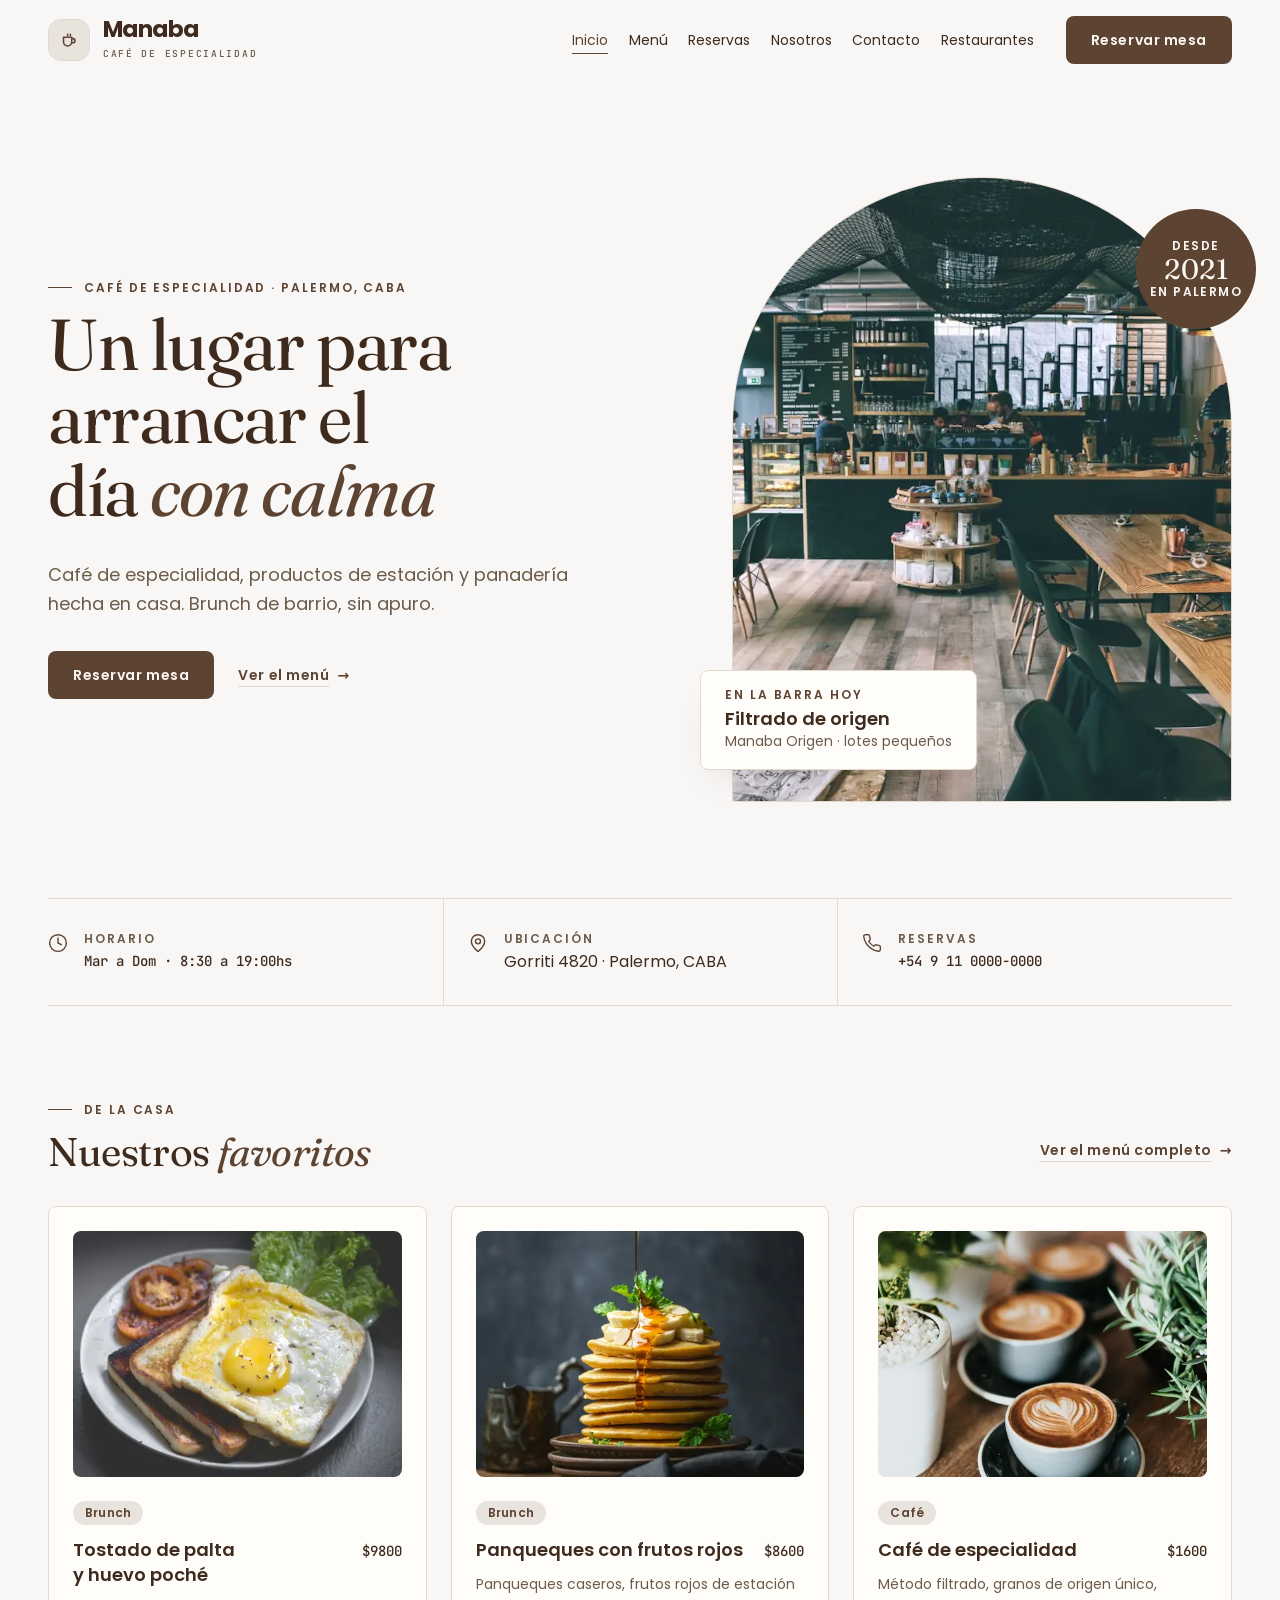
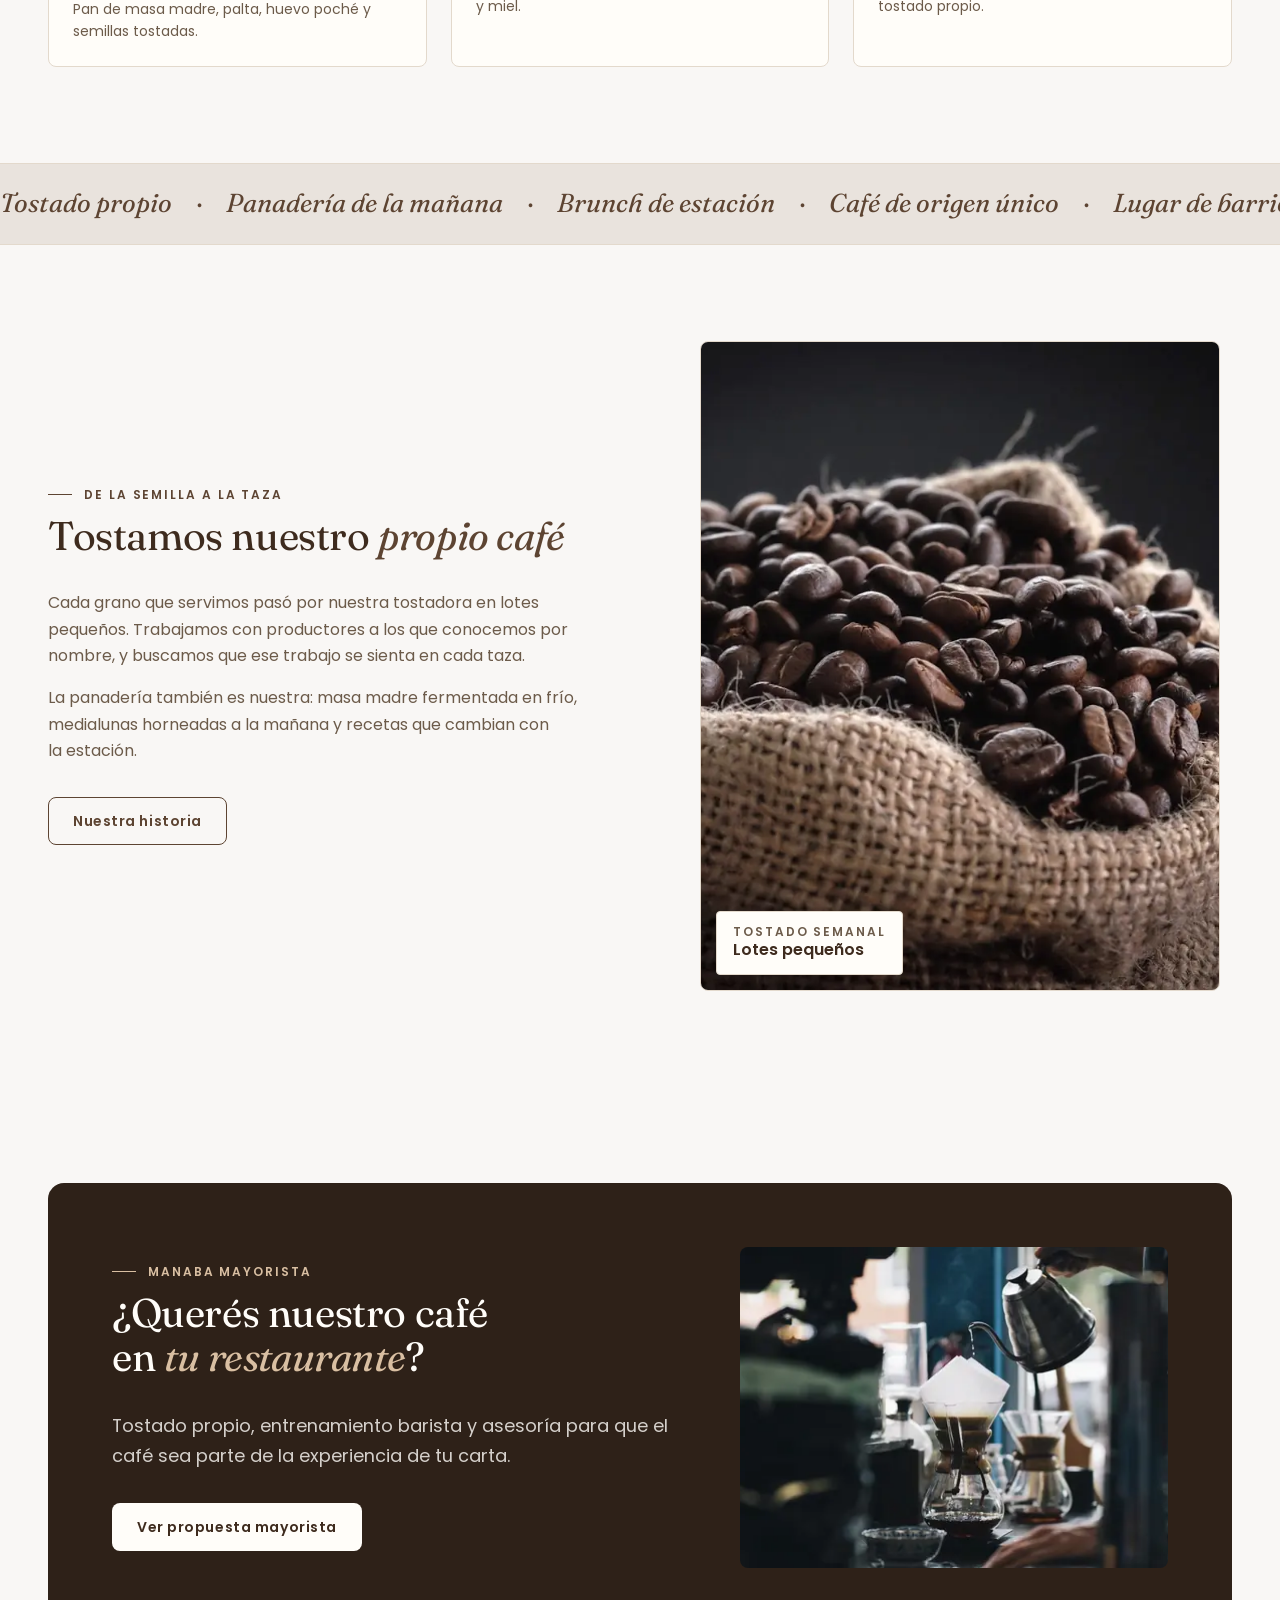
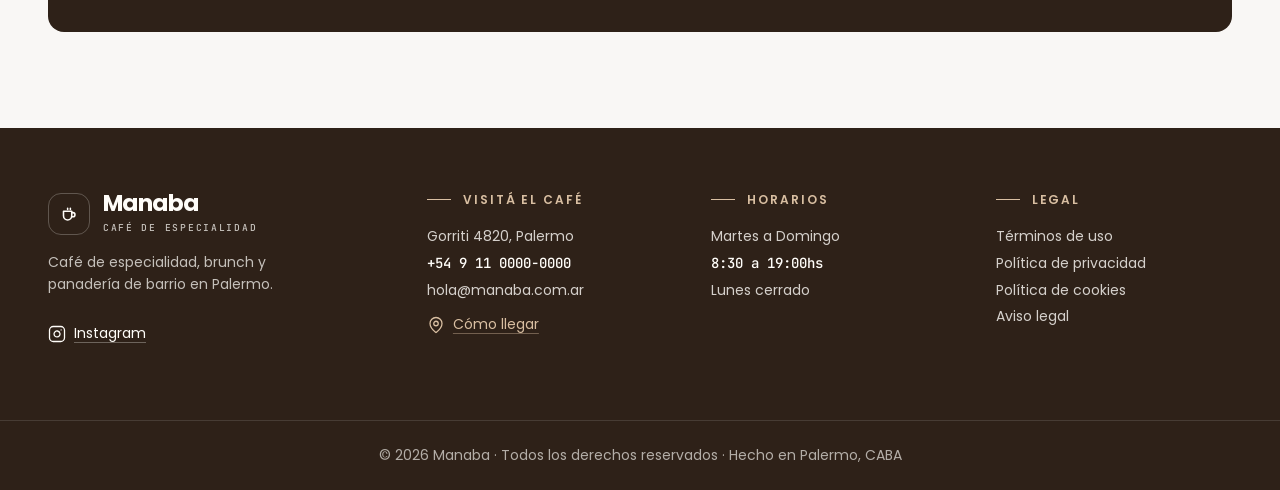
==== commit 99915750: "merge: integrar main (fuentes alojadas, fotos con srcset, SEO y accesibilidad) con el rediseño Se to" ====
--- a/index.html
+++ b/index.html
@@ -6,12 +6,75 @@
   <title>Manaba | Café de especialidad</title>
   <meta name="description" content="Manaba: café de especialidad y brunch de barrio, con panadería propia y productos de estación. Un lugar para arrancar el día con calma.">
 
+  <link rel="canonical" href="https://sebastiancr1324-sketch.github.io/Manaba.github.io/">
+  <meta name="theme-color" content="#F9F7F5">
+  <meta property="og:type" content="website">
+  <meta property="og:site_name" content="Manaba">
+  <meta property="og:locale" content="es_AR">
+  <meta property="og:title" content="Manaba | Café de especialidad">
+  <meta property="og:description" content="Manaba: café de especialidad y brunch de barrio, con panadería propia y productos de estación. Un lugar para arrancar el día con calma.">
+  <meta property="og:url" content="https://sebastiancr1324-sketch.github.io/Manaba.github.io/">
+  <meta property="og:image" content="https://sebastiancr1324-sketch.github.io/Manaba.github.io/img/og-manaba.jpg">
+  <meta property="og:image:width" content="1200">
+  <meta property="og:image:height" content="630">
+  <meta property="og:image:alt" content="Manaba, café de especialidad en Palermo: logo, el lema «Un lugar para arrancar el día con calma» y el interior del local">
+  <meta name="twitter:card" content="summary_large_image">
+
+  <script>document.documentElement.classList.add('js');</script>
+
   <link rel="icon" href="img/favicon.svg" type="image/svg+xml">
+  <link rel="apple-touch-icon" href="img/apple-touch-icon.png">
+  <link rel="preload" href="fonts/poppins-400-latin.woff2" as="font" type="font/woff2" crossorigin>
+  <link rel="preload" href="fonts/poppins-600-latin.woff2" as="font" type="font/woff2" crossorigin>
+
   <link rel="preconnect" href="https://fonts.googleapis.com">
   <link rel="preconnect" href="https://fonts.gstatic.com" crossorigin>
-  <link href="https://fonts.googleapis.com/css2?family=Fraunces:ital,opsz,wght@0,9..144,400;0,9..144,500;1,9..144,400&family=JetBrains+Mono:wght@500&family=Poppins:wght@400;500;600;700&display=swap" rel="stylesheet">
-
+  <link href="https://fonts.googleapis.com/css2?family=Fraunces:ital,opsz,wght@0,9..144,400;0,9..144,500;1,9..144,400&amp;display=swap" rel="stylesheet">
   <link rel="stylesheet" href="css/main.css">
+
+  <script type="application/ld+json">
+  {
+    "@context": "https://schema.org",
+    "@type": "CafeOrCoffeeShop",
+    "name": "Manaba",
+    "description": "Café de especialidad y brunch de barrio, con panadería propia y productos de estación.",
+    "url": "https://sebastiancr1324-sketch.github.io/Manaba.github.io/",
+    "image": "https://sebastiancr1324-sketch.github.io/Manaba.github.io/img/og-manaba.jpg",
+    "logo": "https://sebastiancr1324-sketch.github.io/Manaba.github.io/img/apple-touch-icon.png",
+    "telephone": "+54 9 11 0000-0000",
+    "email": "hola@manaba.com.ar",
+    "priceRange": "$$",
+    "servesCuisine": [
+      "Café de especialidad",
+      "Brunch",
+      "Panadería"
+    ],
+    "acceptsReservations": true,
+    "menu": "https://sebastiancr1324-sketch.github.io/Manaba.github.io/pages/menu.html",
+    "address": {
+      "@type": "PostalAddress",
+      "streetAddress": "Gorriti 4820",
+      "addressLocality": "Palermo",
+      "addressRegion": "Ciudad Autónoma de Buenos Aires",
+      "addressCountry": "AR"
+    },
+    "openingHoursSpecification": [
+      {
+        "@type": "OpeningHoursSpecification",
+        "dayOfWeek": [
+          "Tuesday",
+          "Wednesday",
+          "Thursday",
+          "Friday",
+          "Saturday",
+          "Sunday"
+        ],
+        "opens": "08:30",
+        "closes": "19:00"
+      }
+    ]
+  }
+  </script>
 </head>
 <body>
 
@@ -33,7 +96,7 @@
         </span>
       </a>
 
-      <button class="header__toggle" aria-label="Abrir menú" aria-expanded="false" aria-controls="navPrincipal">
+      <button type="button" class="header__toggle" aria-label="Abrir menú" aria-expanded="false" aria-controls="navPrincipal">
         <span></span>
         <span></span>
       </button>
@@ -66,7 +129,7 @@
 
       <div class="hero__visual">
         <div class="hero__arch">
-          <img src="img/foto-hero.webp" width="1200" height="800" fetchpriority="high" alt="Salón de Manaba con mesas largas de madera y la barra de café al fondo">
+          <img src="img/foto-salon-barra-800.webp" srcset="img/foto-salon-barra-480.webp 480w, img/foto-salon-barra-800.webp 800w, img/foto-salon-barra-1200.webp 1200w" sizes="(min-width: 768px) 940px, calc(187.5vw - 60px)" width="1200" height="800" fetchpriority="high" alt="Salón de Manaba con mesas largas de madera y la barra de café al fondo">
         </div>
         <div class="hero__ticket" aria-hidden="true">
           <span class="hero__ticket-label">En la barra hoy</span>
@@ -81,7 +144,7 @@
       </div>
     </section>
 
-    <div class="info-franja">
+    <div class="info-franja" role="group" aria-label="Datos rápidos">
       <div class="info-franja__inner">
         <div class="info-franja__item">
           <svg viewBox="0 0 24 24" fill="none" stroke="currentColor" stroke-width="1.7" stroke-linecap="round" stroke-linejoin="round" aria-hidden="true"><circle cx="12" cy="12" r="10"/><path d="M12 6v6l4 2"/></svg>
@@ -113,7 +176,7 @@
       <div class="destacados__grid reveal-stagger">
         <article class="card-plato">
           <div class="card-plato__media">
-            <img src="img/foto-nos-salon.webp" width="1200" height="800" loading="lazy" decoding="async" alt="Tostadas de pan con huevo, tomates asados y hojas verdes">
+            <img src="img/foto-tostado-huevo-800.webp" srcset="img/foto-tostado-huevo-480.webp 480w, img/foto-tostado-huevo-800.webp 800w, img/foto-tostado-huevo-1200.webp 1200w" sizes="(min-width: 1024px) 380px, (min-width: 768px) 50vw, 100vw" width="1200" height="800" loading="lazy" decoding="async" alt="Tostadas de pan con huevo, tomates asados y hojas verdes">
           </div>
           <div class="card-plato__body">
             <span class="tag">Brunch</span>
@@ -127,7 +190,7 @@
 
         <article class="card-plato">
           <div class="card-plato__media">
-            <img src="img/foto-menu-panqueques.webp" width="1200" height="1450" loading="lazy" decoding="async" style="--focal: 50% 62%" alt="Pila de panqueques con banana y almíbar">
+            <img src="img/foto-panqueques-800.webp" srcset="img/foto-panqueques-480.webp 480w, img/foto-panqueques-800.webp 800w, img/foto-panqueques-1200.webp 1200w" sizes="(min-width: 1024px) 380px, (min-width: 768px) 50vw, 100vw" width="1200" height="1450" loading="lazy" decoding="async" style="--focal: 50% 62%" alt="Pila de panqueques con banana y almíbar">
           </div>
           <div class="card-plato__body">
             <span class="tag">Brunch</span>
@@ -141,7 +204,7 @@
 
         <article class="card-plato">
           <div class="card-plato__media">
-            <img src="img/foto-menu-cafe.webp" width="1200" height="1800" loading="lazy" decoding="async" style="--focal: 50% 66%" alt="Dos cafés con arte latte sobre una mesa de madera">
+            <img src="img/foto-cafe-latte-800.webp" srcset="img/foto-cafe-latte-480.webp 480w, img/foto-cafe-latte-800.webp 800w, img/foto-cafe-latte-1200.webp 1200w" sizes="(min-width: 1024px) 380px, (min-width: 768px) 50vw, 100vw" width="1200" height="1800" loading="lazy" decoding="async" style="--focal: 50% 66%" alt="Dos cafés con arte latte sobre una mesa de madera">
           </div>
           <div class="card-plato__body">
             <span class="tag">Café</span>
@@ -186,7 +249,7 @@
       </div>
       <div class="split__media reveal">
         <figure>
-          <img src="img/foto-nos-tostado.webp" width="1200" height="800" loading="lazy" decoding="async" alt="Granos de café tostado en una bolsa de arpillera">
+          <img src="img/foto-granos-arpillera-800.webp" srcset="img/foto-granos-arpillera-480.webp 480w, img/foto-granos-arpillera-800.webp 800w, img/foto-granos-arpillera-1200.webp 1200w" sizes="(min-width: 600px) 975px, calc(187.5vw - 60px)" width="1200" height="800" loading="lazy" decoding="async" alt="Granos de café tostado en una bolsa de arpillera">
         </figure>
         <div class="split__card" aria-hidden="true">
           <span>Tostado semanal</span>
@@ -206,7 +269,7 @@
           </div>
         </div>
         <div class="cta-band__media">
-          <img src="img/foto-b2b-intro.webp" width="1200" height="800" loading="lazy" decoding="async" alt="Barista preparando café filtrado con una pava de pico fino">
+          <img src="img/foto-cafe-filtrado-800.webp" srcset="img/foto-cafe-filtrado-480.webp 480w, img/foto-cafe-filtrado-800.webp 800w, img/foto-cafe-filtrado-1200.webp 1200w" sizes="480px" width="1200" height="800" loading="lazy" decoding="async" alt="Barista preparando café filtrado con una pava de pico fino">
         </div>
       </div>
     </section>
@@ -230,7 +293,7 @@
         </div>
         <p class="footer__tagline">Café de especialidad, brunch y panadería de barrio en Palermo.</p>
         <div class="footer__social">
-          <a class="footer__link" href="#" target="_blank" rel="noopener">
+          <a class="footer__link" href="https://www.instagram.com/" target="_blank" rel="noopener noreferrer" aria-label="Instagram de Manaba (se abre en una pestaña nueva)">
             <svg viewBox="0 0 24 24" fill="none" stroke="currentColor" stroke-width="1.7" stroke-linecap="round" stroke-linejoin="round" aria-hidden="true"><rect x="2" y="2" width="20" height="20" rx="5"/><path d="M16 11.37A4 4 0 1 1 12.63 8 4 4 0 0 1 16 11.37Z"/><path d="M17.5 6.5h.01"/></svg>
             <span>Instagram</span>
           </a>
@@ -240,7 +303,7 @@
       <div>
         <p class="footer__title">Visitá el café</p>
         <p class="footer__text">Gorriti 4820, Palermo<br><span class="num">+54 9 11 0000-0000</span><br>hola@manaba.com.ar</p>
-        <a class="footer__link" href="https://www.google.com/maps/search/?api=1&amp;query=Gorriti+4820%2C+Palermo%2C+CABA" target="_blank" rel="noopener">
+        <a class="footer__link" href="https://www.google.com/maps/search/?api=1&amp;query=Gorriti+4820%2C+Palermo%2C+CABA" target="_blank" rel="noopener noreferrer" aria-label="Cómo llegar (se abre Google Maps en una pestaña nueva)">
           <svg viewBox="0 0 24 24" fill="none" stroke="currentColor" stroke-width="1.7" stroke-linecap="round" stroke-linejoin="round" aria-hidden="true"><path d="M20 10c0 5-5.5 10.2-7.4 11.8a1 1 0 0 1-1.2 0C9.5 20.2 4 15 4 10a8 8 0 0 1 16 0"/><circle cx="12" cy="10" r="3"/></svg>
           <span>Cómo llegar</span>
         </a>
@@ -261,18 +324,8 @@
         </p>
       </div>
     </div>
-    <p class="footer__legal">© 2026 Manaba · Todos los derechos reservados · Hecho en Palermo, CABA</p>
+    <p class="footer__legal" data-anio>© 2026 Manaba · Todos los derechos reservados · Hecho en Palermo, CABA</p>
   </footer>
-
-  <div class="cookies-banner" id="cookiesBanner" role="dialog" aria-label="Aviso de cookies">
-    <div class="cookies-banner__inner">
-      <p>Usamos cookies para el funcionamiento del sitio y para recordar tus preferencias. Podés configurarlas en <a href="pages/cookies.html">nuestra política de cookies</a>.</p>
-      <div class="cookies-banner__actions">
-        <button type="button" class="btn btn--ghost" data-cookie="deny">Rechazar</button>
-        <button type="button" class="btn btn--primary" data-cookie="accept">Aceptar</button>
-      </div>
-    </div>
-  </div>
 
   <script src="js/main.js"></script>
 </body>
--- a/css/main.css
+++ b/css/main.css
@@ -54,6 +54,54 @@
   }
 }
 
+@font-face {
+  font-family: "Poppins";
+  font-style: normal;
+  font-weight: 400;
+  font-display: swap;
+  src: url("../fonts/poppins-400-latin.woff2") format("woff2");
+  unicode-range: U+0000-00FF, U+0131, U+0152-0153, U+02BB-02BC, U+02C6, U+02DA, U+02DC, U+0304, U+0308, U+0329, U+2000-206F, U+20AC, U+2122, U+2191, U+2193, U+2212, U+2215, U+FEFF, U+FFFD;
+}
+@font-face {
+  font-family: "Poppins";
+  font-style: italic;
+  font-weight: 400;
+  font-display: swap;
+  src: url("../fonts/poppins-400-italic-latin.woff2") format("woff2");
+  unicode-range: U+0000-00FF, U+0131, U+0152-0153, U+02BB-02BC, U+02C6, U+02DA, U+02DC, U+0304, U+0308, U+0329, U+2000-206F, U+20AC, U+2122, U+2191, U+2193, U+2212, U+2215, U+FEFF, U+FFFD;
+}
+@font-face {
+  font-family: "Poppins";
+  font-style: normal;
+  font-weight: 600;
+  font-display: swap;
+  src: url("../fonts/poppins-600-latin.woff2") format("woff2");
+  unicode-range: U+0000-00FF, U+0131, U+0152-0153, U+02BB-02BC, U+02C6, U+02DA, U+02DC, U+0304, U+0308, U+0329, U+2000-206F, U+20AC, U+2122, U+2191, U+2193, U+2212, U+2215, U+FEFF, U+FFFD;
+}
+@font-face {
+  font-family: "Poppins";
+  font-style: italic;
+  font-weight: 600;
+  font-display: swap;
+  src: url("../fonts/poppins-600-italic-latin.woff2") format("woff2");
+  unicode-range: U+0000-00FF, U+0131, U+0152-0153, U+02BB-02BC, U+02C6, U+02DA, U+02DC, U+0304, U+0308, U+0329, U+2000-206F, U+20AC, U+2122, U+2191, U+2193, U+2212, U+2215, U+FEFF, U+FFFD;
+}
+@font-face {
+  font-family: "Poppins";
+  font-style: normal;
+  font-weight: 700;
+  font-display: swap;
+  src: url("../fonts/poppins-700-latin.woff2") format("woff2");
+  unicode-range: U+0000-00FF, U+0131, U+0152-0153, U+02BB-02BC, U+02C6, U+02DA, U+02DC, U+0304, U+0308, U+0329, U+2000-206F, U+20AC, U+2122, U+2191, U+2193, U+2212, U+2215, U+FEFF, U+FFFD;
+}
+@font-face {
+  font-family: "JetBrains Mono";
+  font-style: normal;
+  font-weight: 500 600;
+  font-display: swap;
+  src: url("../fonts/jetbrains-mono-latin.woff2") format("woff2");
+  unicode-range: U+0000-00FF, U+0131, U+0152-0153, U+02BB-02BC, U+02C6, U+02DA, U+02DC, U+0304, U+0308, U+0329, U+2000-206F, U+20AC, U+2122, U+2191, U+2193, U+2212, U+2215, U+FEFF, U+FFFD;
+}
 .footer__inner, .footer__legal, .rest-intro, .rest-panel, .rest-block__inner, .rest-contact, .contacto-info, .contacto-form, .nosotros-valores__inner, .nosotros-historia, .nosotros-galeria, .reserva-grid, .carta, .contenido-legal, .pagina-hero, .cta-band, .split, .destacados, .hero, .info-franja, .header__inner, .container {
   width: 100%;
   max-width: calc(var(--container) + 2 * var(--gutter));
@@ -348,7 +396,7 @@
   display: inline-flex;
   align-items: center;
   font-size: 0.75rem;
-  font-weight: 500;
+  font-weight: 600;
   letter-spacing: 0.02em;
   text-transform: none;
   color: var(--cafe-700);
@@ -479,7 +527,7 @@
   min-height: 44px;
   font-family: var(--font-sans);
   font-size: 0.875rem;
-  font-weight: 500;
+  font-weight: 400;
   line-height: 1;
   white-space: nowrap;
   color: var(--espresso-800);
@@ -744,7 +792,7 @@
 .info-franja__item strong {
   font-family: var(--font-sans);
   font-size: 1rem;
-  font-weight: 500;
+  font-weight: 400;
   line-height: 1.4;
   color: var(--espresso-800);
 }
@@ -1115,7 +1163,7 @@
   display: block;
   font-family: var(--font-sans);
   font-size: 0.875rem;
-  font-weight: 500;
+  font-weight: 600;
   line-height: 1.4;
   color: var(--espresso-800);
   margin-bottom: var(--space-2);
@@ -1173,6 +1221,17 @@
   width: 100%;
   margin-top: var(--space-2);
 }
+.formulario__aviso {
+  font-family: var(--font-sans);
+  font-size: 0.875rem;
+  font-weight: 400;
+  line-height: 1.55;
+  color: var(--text-muted);
+  text-align: center;
+}
+.formulario__aviso:not(:empty) {
+  margin-top: var(--space-4);
+}
 
 .contenido-legal > * {
   max-width: 40rem;
@@ -1233,57 +1292,6 @@
 }
 .contenido-legal a:hover {
   text-decoration-color: var(--cafe-700);
-}
-
-.cookies-banner {
-  position: fixed;
-  left: 0;
-  right: 0;
-  bottom: var(--space-4);
-  z-index: 200;
-  padding-inline: var(--space-4);
-  pointer-events: none;
-}
-.cookies-banner[hidden] {
-  display: none;
-}
-.cookies-banner__inner {
-  pointer-events: auto;
-  max-width: 960px;
-  margin-inline: auto;
-  background: var(--surface);
-  border: 1px solid var(--line);
-  border-radius: var(--radius-md);
-  box-shadow: var(--shadow-md);
-  padding: var(--space-4) var(--space-6);
-  display: flex;
-  flex-direction: row;
-  align-items: center;
-  justify-content: space-between;
-  gap: var(--space-4) var(--space-6);
-  flex-wrap: wrap;
-}
-.cookies-banner p {
-  font-family: var(--font-sans);
-  font-size: 0.875rem;
-  font-weight: 400;
-  line-height: 1.55;
-  flex: 1 1 320px;
-  color: var(--text-muted);
-}
-.cookies-banner p a {
-  color: var(--cafe-700);
-  text-decoration: underline;
-  text-decoration-thickness: 1px;
-  text-underline-offset: 3px;
-}
-.cookies-banner__actions {
-  display: flex;
-  flex-direction: row;
-  align-items: center;
-  justify-content: flex-start;
-  gap: var(--space-3);
-  flex-wrap: wrap;
 }
 
 .carta-seccion {
@@ -1516,7 +1524,7 @@
   font-size: 0.875rem;
   font-weight: 400;
   line-height: 1.55;
-  font-weight: 500;
+  font-weight: 400;
   color: var(--espresso-800);
 }
 
@@ -1688,6 +1696,9 @@
 .card-contacto__text a:hover {
   text-decoration-color: var(--cafe-700);
 }
+.card-contacto__text a[href^="tel:"] {
+  white-space: nowrap;
+}
 
 .contacto-form {
   max-width: calc(52rem + 2 * var(--gutter));
@@ -1832,7 +1843,7 @@
   font-size: 0.875rem;
   font-weight: 400;
   line-height: 1.55;
-  font-weight: 500;
+  font-weight: 600;
   color: var(--cafe-700);
 }
 .card-grano__desc {
@@ -2077,7 +2088,7 @@
   align-items: center;
   gap: var(--space-2);
   min-height: 44px;
-  font-weight: 500;
+  font-weight: 400;
   color: var(--sand-300);
 }
 .footer__link svg {
@@ -2122,65 +2133,59 @@
   text-align: center;
 }
 
-.reveal {
+.js .reveal {
   opacity: 0;
   transform: translateY(16px);
   transition: opacity 0.7s cubic-bezier(0.2, 0.6, 0.2, 1), transform 0.7s cubic-bezier(0.2, 0.6, 0.2, 1);
 }
-.reveal--left {
-  transform: translateX(-24px);
-}
-.reveal--right {
-  transform: translateX(24px);
-}
-.reveal.is-visible {
+.js .reveal.is-visible {
   opacity: 1;
   transform: none;
 }
 
-.reveal-stagger > * {
+.js .reveal-stagger > * {
   opacity: 0;
   transform: translateY(16px);
   transition: opacity 0.6s cubic-bezier(0.2, 0.6, 0.2, 1), transform 0.6s cubic-bezier(0.2, 0.6, 0.2, 1), box-shadow 0.3s ease;
 }
-.reveal-stagger > *:nth-child(1) {
+.js .reveal-stagger > *:nth-child(1) {
   transition-delay: 0ms, 0ms, 0ms;
 }
-.reveal-stagger > *:nth-child(2) {
+.js .reveal-stagger > *:nth-child(2) {
   transition-delay: 70ms, 70ms, 0ms;
 }
-.reveal-stagger > *:nth-child(3) {
+.js .reveal-stagger > *:nth-child(3) {
   transition-delay: 140ms, 140ms, 0ms;
 }
-.reveal-stagger > *:nth-child(4) {
+.js .reveal-stagger > *:nth-child(4) {
   transition-delay: 210ms, 210ms, 0ms;
 }
-.reveal-stagger > *:nth-child(5) {
+.js .reveal-stagger > *:nth-child(5) {
   transition-delay: 280ms, 280ms, 0ms;
 }
-.reveal-stagger > *:nth-child(6) {
+.js .reveal-stagger > *:nth-child(6) {
   transition-delay: 350ms, 350ms, 0ms;
 }
-.reveal-stagger > *:nth-child(7) {
+.js .reveal-stagger > *:nth-child(7) {
   transition-delay: 420ms, 420ms, 0ms;
 }
-.reveal-stagger > *:nth-child(8) {
+.js .reveal-stagger > *:nth-child(8) {
   transition-delay: 490ms, 490ms, 0ms;
 }
-.reveal-stagger > *:nth-child(9) {
+.js .reveal-stagger > *:nth-child(9) {
   transition-delay: 560ms, 560ms, 0ms;
 }
-.reveal-stagger > *:nth-child(10) {
+.js .reveal-stagger > *:nth-child(10) {
   transition-delay: 630ms, 630ms, 0ms;
 }
-.reveal-stagger.is-visible > * {
+.js .reveal-stagger.is-visible > * {
   opacity: 1;
   transform: none;
 }
 
 @media (prefers-reduced-motion: reduce) {
-  .reveal,
-  .reveal-stagger > * {
+  .js .reveal,
+  .js .reveal-stagger > * {
     opacity: 1;
     transform: none;
   }
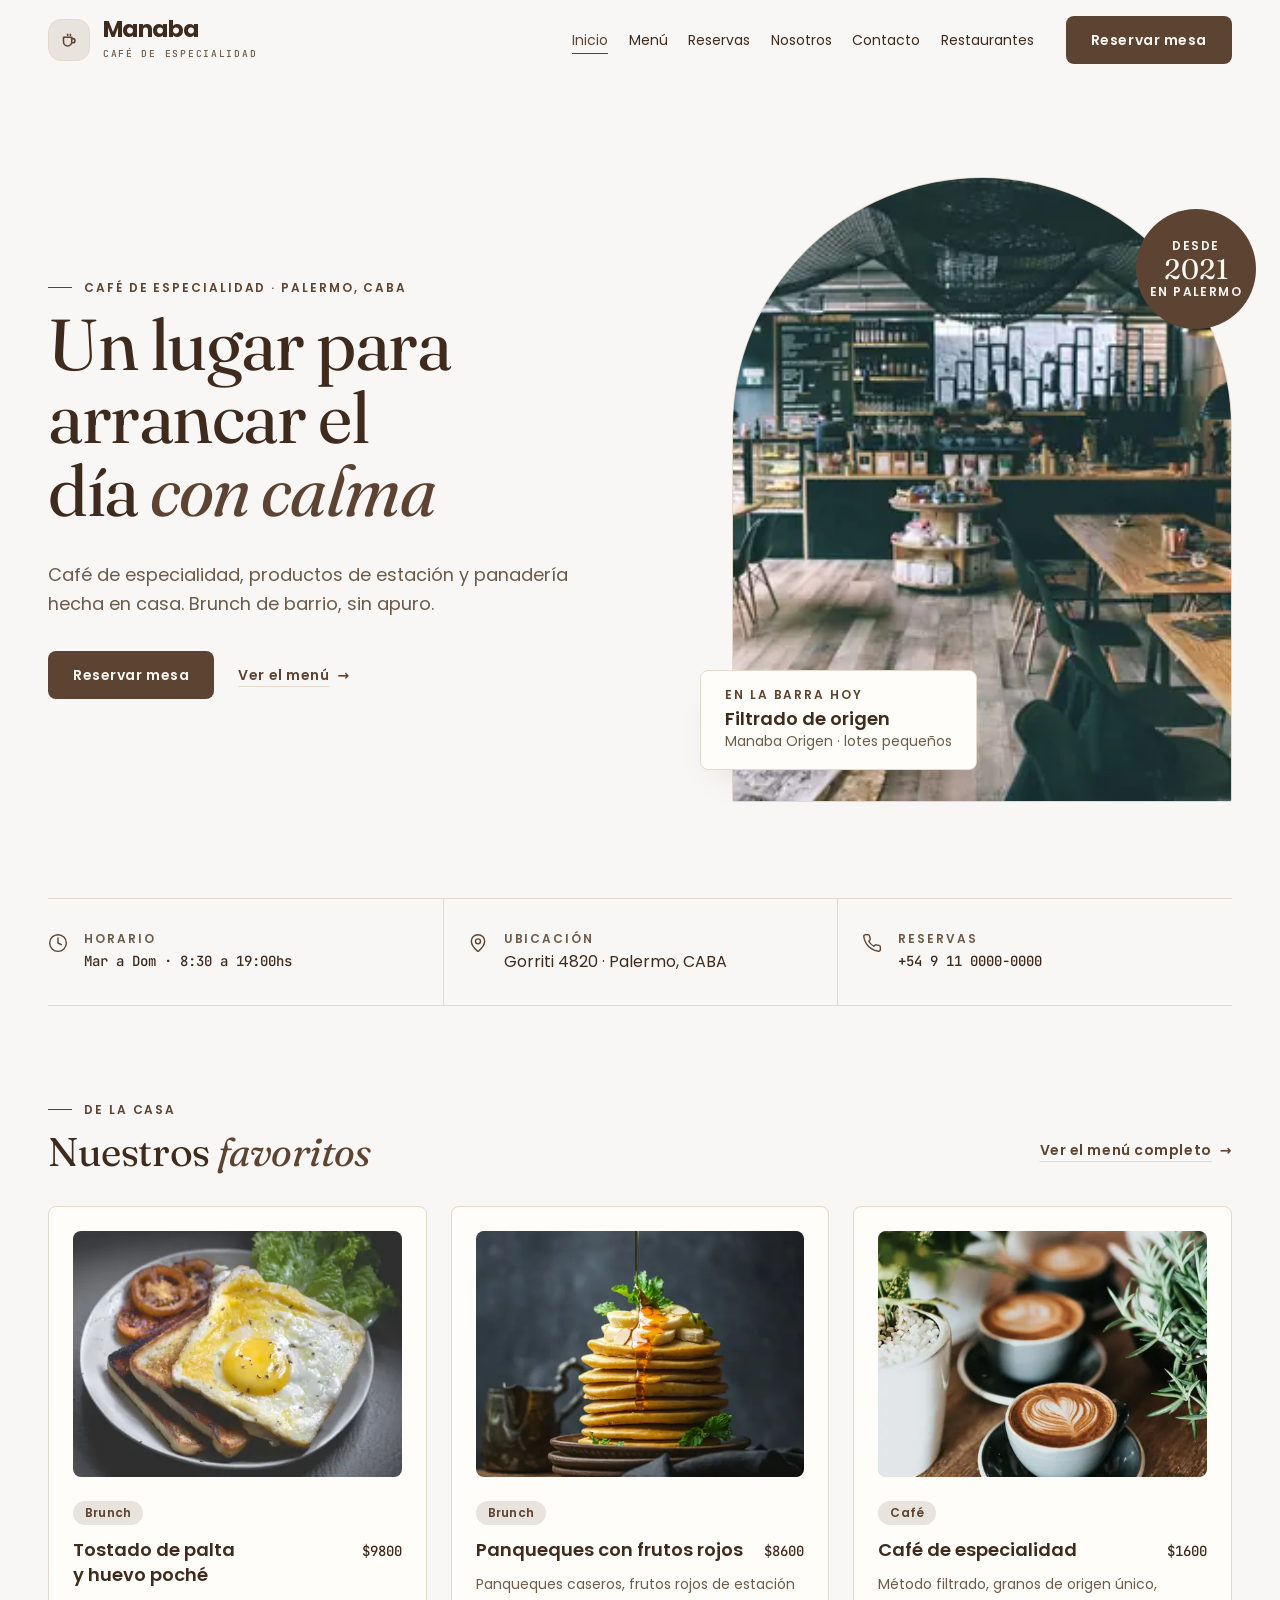
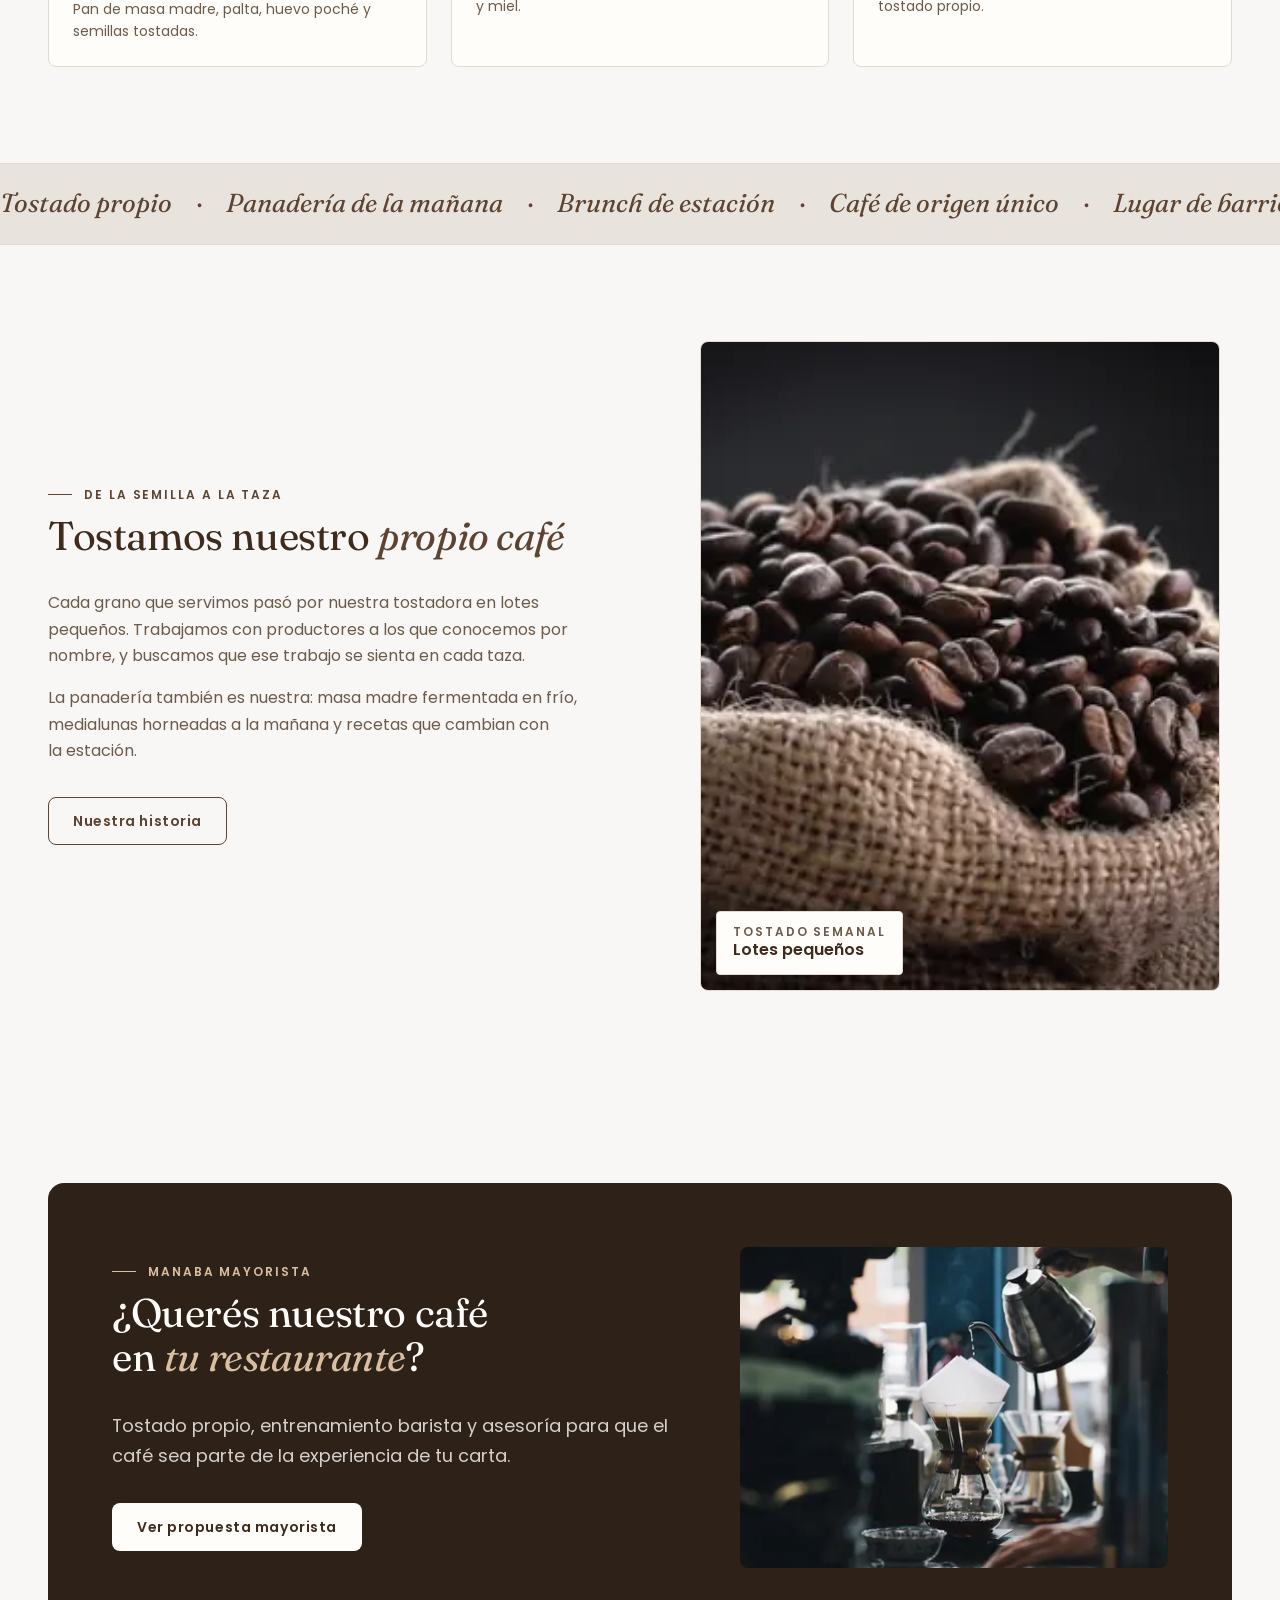
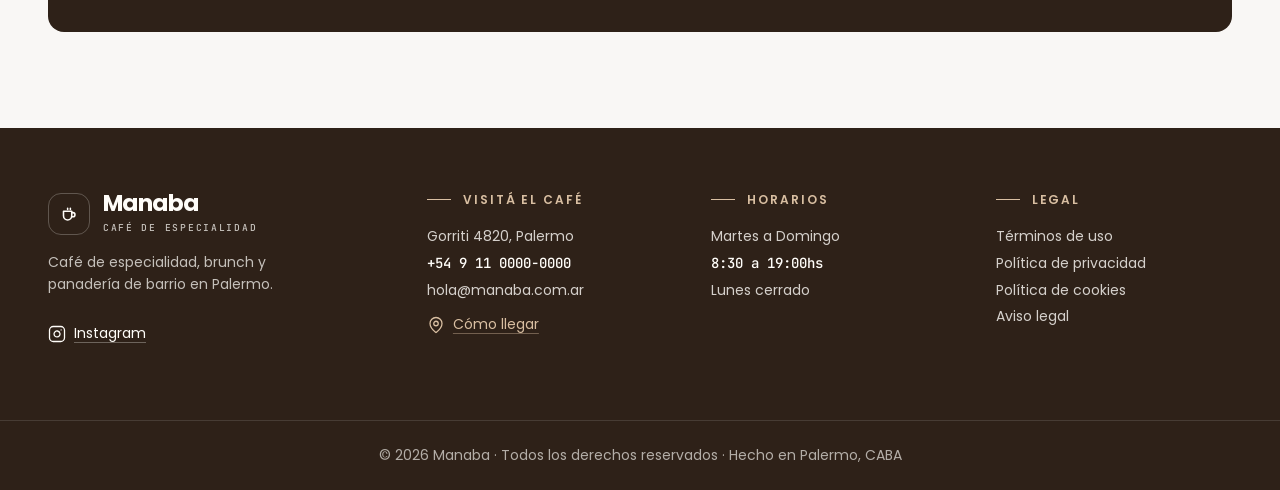
==== commit 85b26d73: "fix: actualizar enlaces al nuevo usuario de GitHub (sebbasv) Co-Authored-By: Claude Opus 5.5 <norepl" ====
--- a/index.html
+++ b/index.html
@@ -6,15 +6,15 @@
   <title>Manaba | Café de especialidad</title>
   <meta name="description" content="Manaba: café de especialidad y brunch de barrio, con panadería propia y productos de estación. Un lugar para arrancar el día con calma.">
 
-  <link rel="canonical" href="https://sebastiancr1324-sketch.github.io/Manaba.github.io/">
+  <link rel="canonical" href="https://sebbasv.github.io/Manaba.github.io/">
   <meta name="theme-color" content="#F9F7F5">
   <meta property="og:type" content="website">
   <meta property="og:site_name" content="Manaba">
   <meta property="og:locale" content="es_AR">
   <meta property="og:title" content="Manaba | Café de especialidad">
   <meta property="og:description" content="Manaba: café de especialidad y brunch de barrio, con panadería propia y productos de estación. Un lugar para arrancar el día con calma.">
-  <meta property="og:url" content="https://sebastiancr1324-sketch.github.io/Manaba.github.io/">
-  <meta property="og:image" content="https://sebastiancr1324-sketch.github.io/Manaba.github.io/img/og-manaba.jpg">
+  <meta property="og:url" content="https://sebbasv.github.io/Manaba.github.io/">
+  <meta property="og:image" content="https://sebbasv.github.io/Manaba.github.io/img/og-manaba.jpg">
   <meta property="og:image:width" content="1200">
   <meta property="og:image:height" content="630">
   <meta property="og:image:alt" content="Manaba, café de especialidad en Palermo: logo, el lema «Un lugar para arrancar el día con calma» y el interior del local">
@@ -38,9 +38,9 @@
     "@type": "CafeOrCoffeeShop",
     "name": "Manaba",
     "description": "Café de especialidad y brunch de barrio, con panadería propia y productos de estación.",
-    "url": "https://sebastiancr1324-sketch.github.io/Manaba.github.io/",
-    "image": "https://sebastiancr1324-sketch.github.io/Manaba.github.io/img/og-manaba.jpg",
-    "logo": "https://sebastiancr1324-sketch.github.io/Manaba.github.io/img/apple-touch-icon.png",
+    "url": "https://sebbasv.github.io/Manaba.github.io/",
+    "image": "https://sebbasv.github.io/Manaba.github.io/img/og-manaba.jpg",
+    "logo": "https://sebbasv.github.io/Manaba.github.io/img/apple-touch-icon.png",
     "telephone": "+54 9 11 0000-0000",
     "email": "hola@manaba.com.ar",
     "priceRange": "$$",
@@ -50,7 +50,7 @@
       "Panadería"
     ],
     "acceptsReservations": true,
-    "menu": "https://sebastiancr1324-sketch.github.io/Manaba.github.io/pages/menu.html",
+    "menu": "https://sebbasv.github.io/Manaba.github.io/pages/menu.html",
     "address": {
       "@type": "PostalAddress",
       "streetAddress": "Gorriti 4820",
